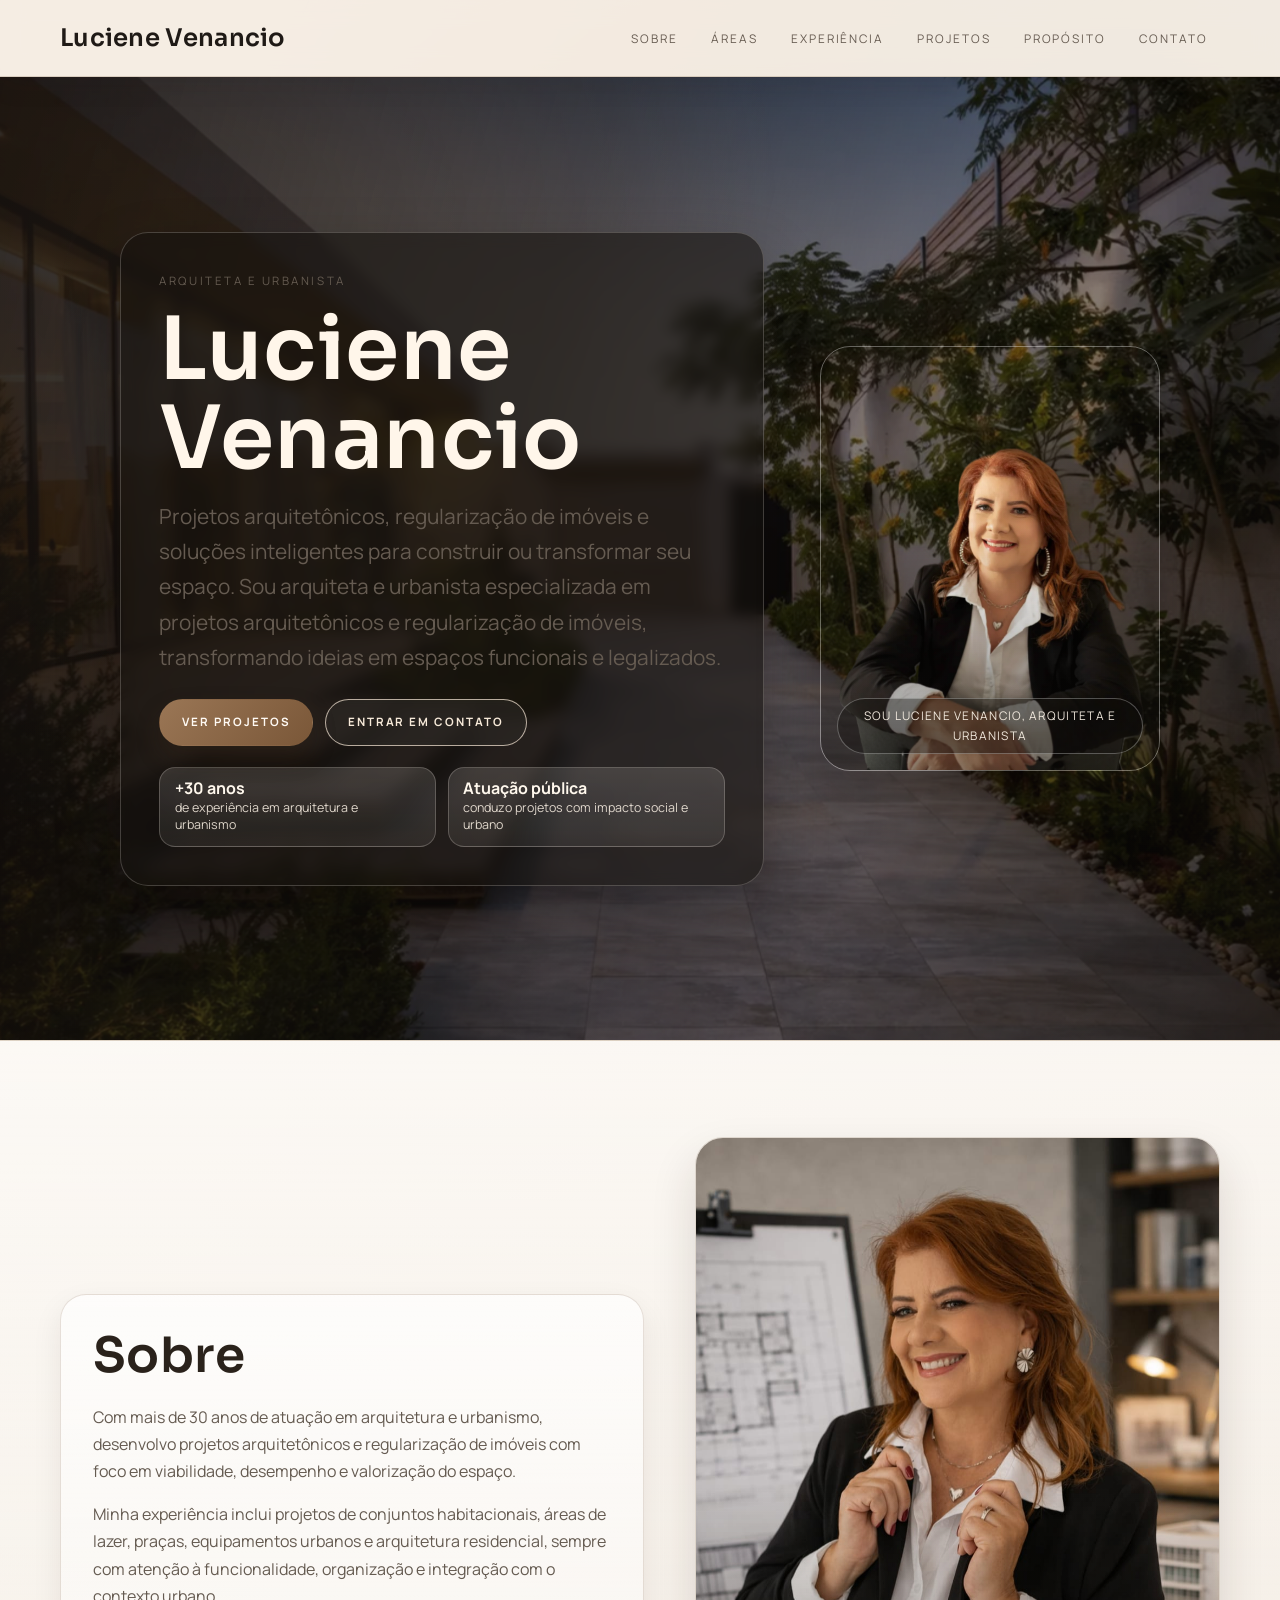
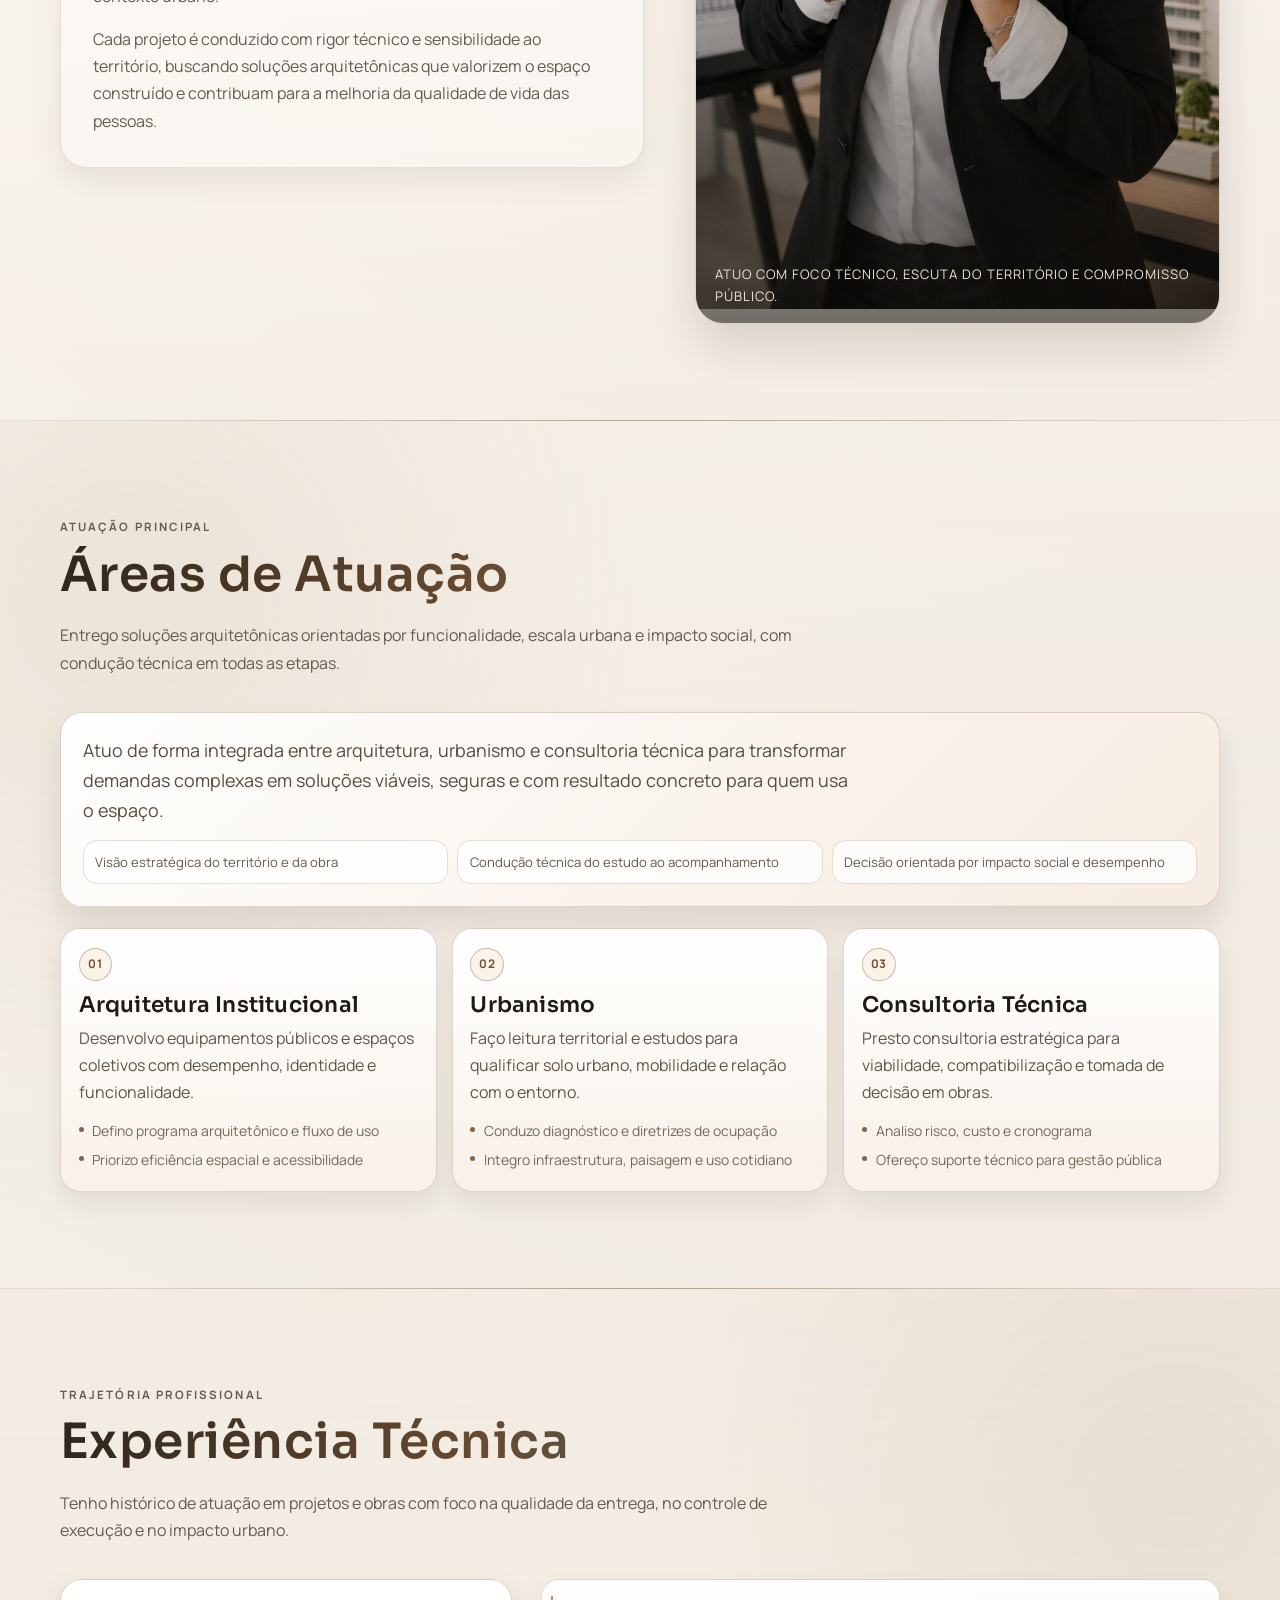
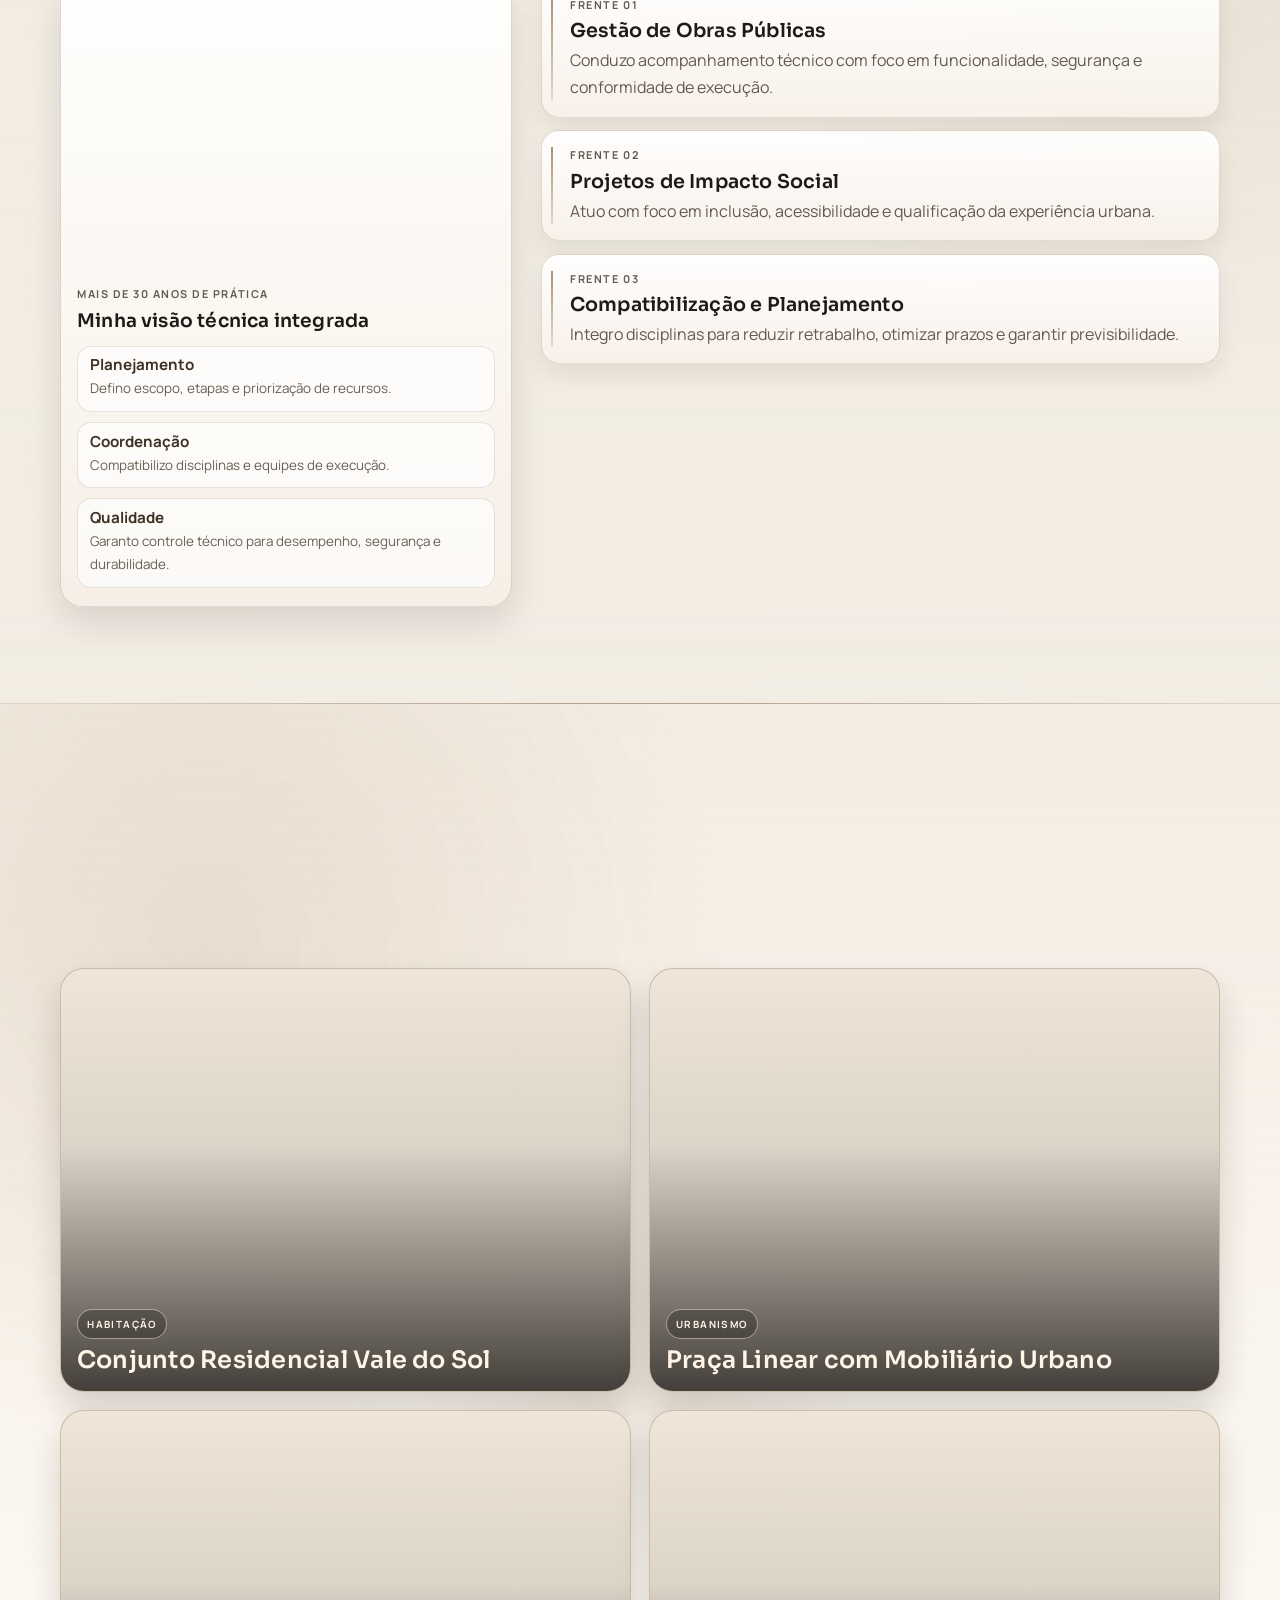
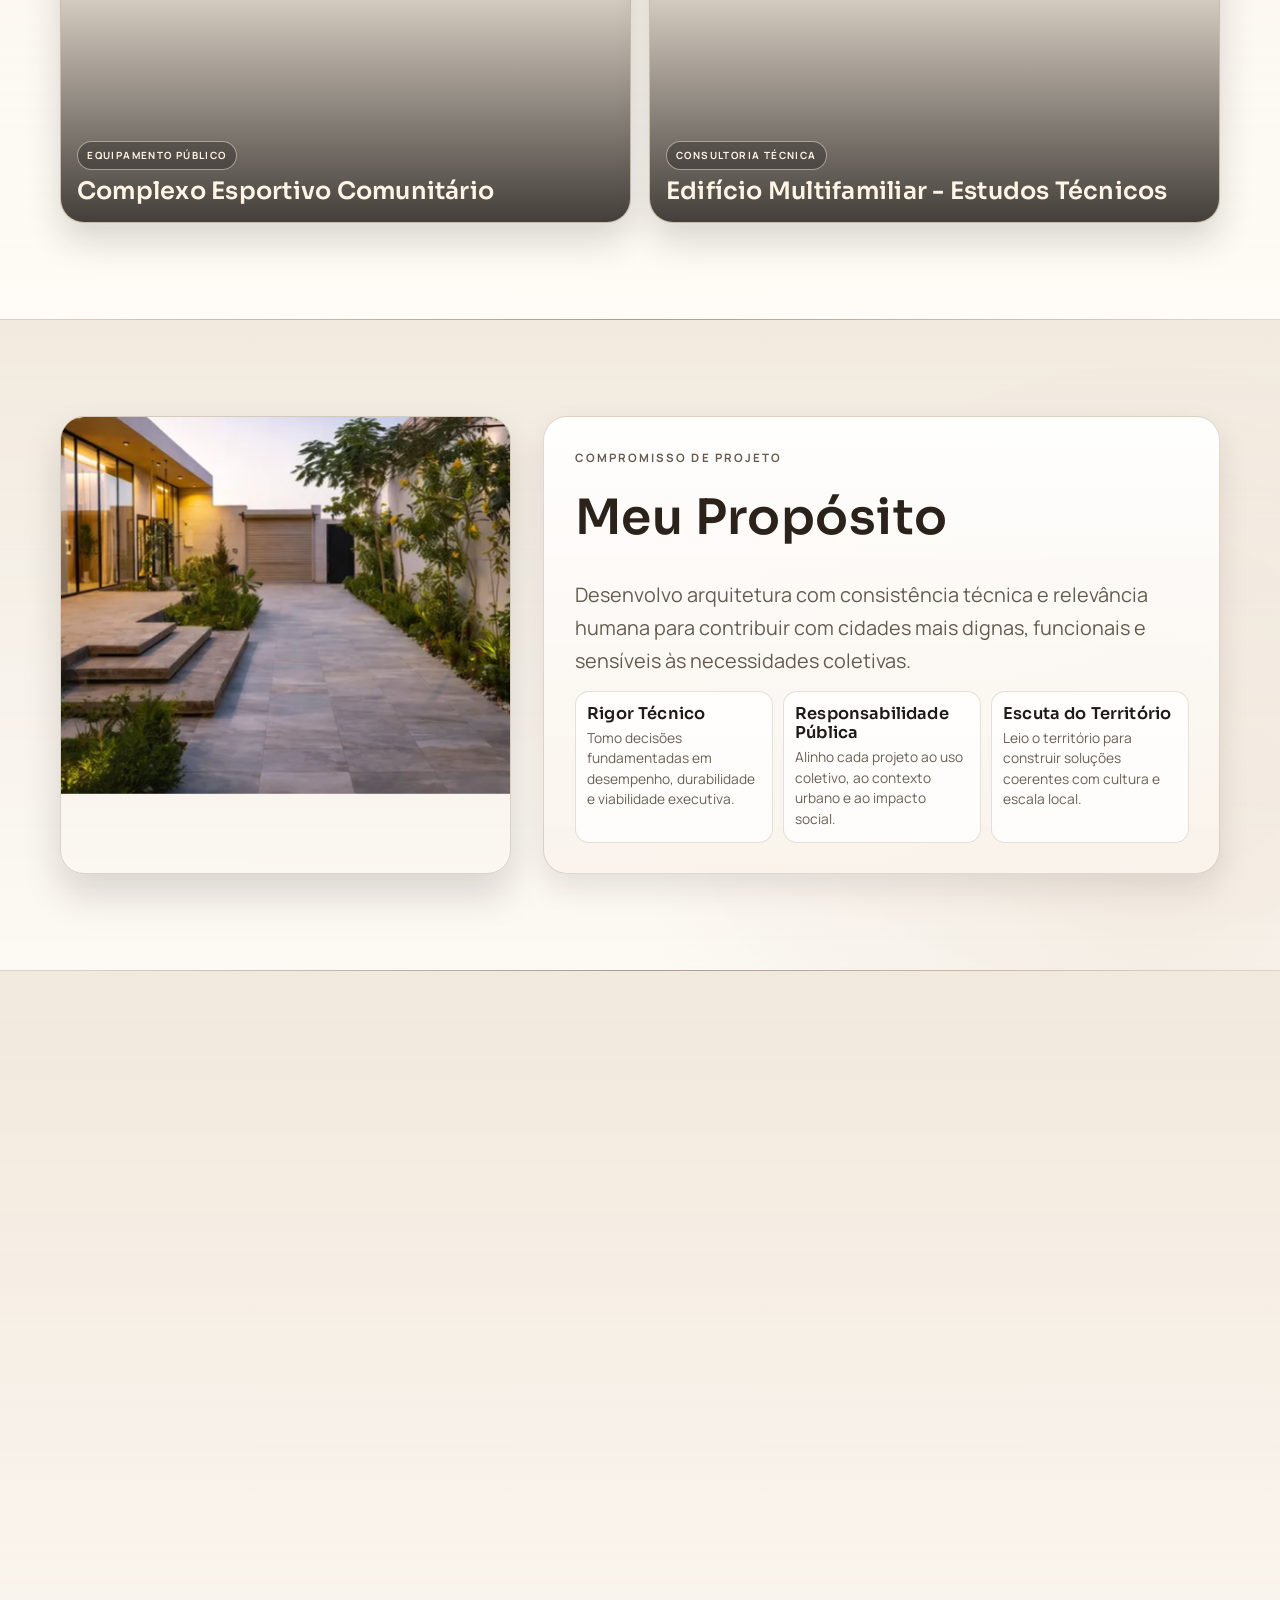
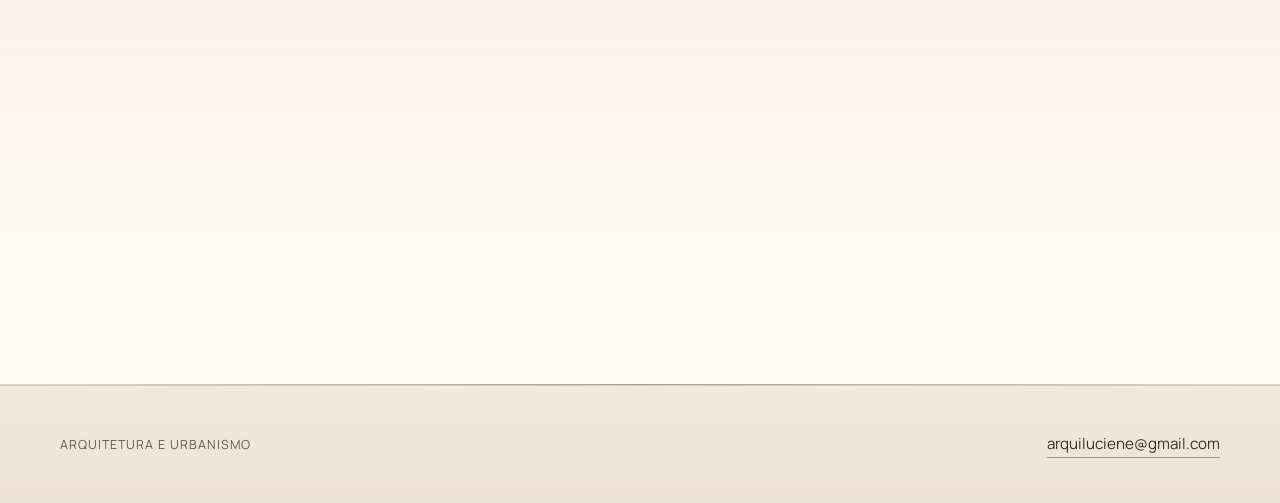
==== index.html @ ac25dede "Primeira versão do site" ====
﻿<!DOCTYPE html>
<html lang="pt-BR">
<head>
    <meta charset="UTF-8">
    <meta name="viewport" content="width=device-width, initial-scale=1.0">
    <title>Luciene Venancio | Arquiteta e Urbanista</title>
    <meta name="description" content="Projetos arquitetônicos, regularização de imóveis e soluções inteligentes para construir ou transformar seu espaço com foco técnico e funcionalidade.">
    <meta name="keywords" content="Luciene Venancio, arquiteta, urbanista, projetos arquitetônicos, regularização de imóveis, legalização de imóveis, consultoria técnica">
    <meta name="author" content="Luciene Venancio">
    <meta name="robots" content="index, follow">
    <meta property="og:type" content="website">
    <meta property="og:locale" content="pt_BR">
    <meta property="og:title" content="Luciene Venancio | Arquiteta e Urbanista">
    <meta property="og:description" content="Projetos arquitetônicos, regularização de imóveis e soluções inteligentes para construir ou transformar seu espaço.">
    <meta property="og:image" content="assets/optimized/luciene-perfil-03-1066.webp">
    <meta name="twitter:card" content="summary_large_image">
    <meta name="twitter:title" content="Luciene Venancio | Arquiteta e Urbanista">
    <meta name="twitter:description" content="Projetos arquitetônicos, regularização de imóveis e soluções inteligentes para construir ou transformar seu espaço.">
    <meta name="twitter:image" content="assets/optimized/luciene-perfil-03-1066.webp">

    <link rel="preconnect" href="https://fonts.googleapis.com">
    <link rel="preconnect" href="https://fonts.gstatic.com" crossorigin>
    <link href="https://fonts.googleapis.com/css2?family=Manrope:wght@400;500;600;700&family=Sora:wght@500;600;700&display=swap" rel="stylesheet">

    <link rel="stylesheet" href="css/style.css">
    <script src="js/main.js" defer></script>
    <script type="application/ld+json">
        {
            "@context": "https://schema.org",
            "@type": "Person",
            "name": "Luciene Venancio",
            "jobTitle": "Arquiteta e Urbanista",
            "description": "Arquiteta e urbanista especializada em projetos arquitetônicos e regularização de imóveis, transformando ideias em espaços funcionais e legalizados.",
            "email": "mailto:arquiluciene@gmail.com",
            "telephone": "+55 31 9611-3638",
            "sameAs": [
                "https://www.instagram.com/lucrisve/",
                "https://www.linkedin.com/in/lucienevenancio1/",
                "https://wa.me/553196113638"
            ]
        }
    </script>
</head>
<body>
    <header class="site-header" id="topo">
        <nav class="container nav" aria-label="Navegação principal">
            <a class="brand" href="#topo">Luciene Venancio</a>
            <ul class="nav-links">
                <li><a href="#sobre">Sobre</a></li>
                <li><a href="#atuacao">Áreas</a></li>
                <li><a href="#experiencia">Experiência</a></li>
                <li><a href="#projetos">Projetos</a></li>
                <li><a href="#proposito">Propósito</a></li>
                <li><a href="#contato">Contato</a></li>
            </ul>
        </nav>
    </header>

    <main>
        <section class="hero section" id="inicio">
            <div class="hero-bg-media" aria-hidden="true">
                <img
                    src="assets/optimized/casa-moderna-1280.webp"
                    srcset="assets/optimized/casa-moderna-768.webp 768w, assets/optimized/casa-moderna-1280.webp 1280w, assets/optimized/casa-moderna-1536.webp 1536w"
                    sizes="100vw"
                    alt=""
                    fetchpriority="high"
                    data-parallax="0.08"
                >
            </div>
            <div class="hero-overlay" aria-hidden="true"></div>
            <div class="container hero-layout">
                <div class="hero-content" data-reveal>
                    <p class="eyebrow">Arquiteta e Urbanista</p>
                    <h1>Luciene Venancio</h1>
                    <p class="hero-text">
                        Projetos arquitetônicos, regularização de imóveis e soluções inteligentes para construir ou transformar seu espaço.
                        Sou arquiteta e urbanista especializada em projetos arquitetônicos e regularização de imóveis, transformando ideias em espaços funcionais e legalizados.
                    </p>
                    <div class="hero-actions">
                        <a class="btn btn-primary" href="#projetos">Ver Projetos</a>
                        <a class="btn btn-ghost" href="#contato">Entrar em Contato</a>
                    </div>
                    <ul class="hero-metrics" aria-label="Resumo de atuação profissional">
                        <li>
                            <strong>+30 anos</strong>
                            <span>de experiência em arquitetura e urbanismo</span>
                        </li>
                        <li>
                            <strong>Atuação pública</strong>
                            <span>conduzo projetos com impacto social e urbano</span>
                        </li>
                    </ul>
                </div>
                <figure class="hero-portrait" data-reveal>
                    <img src="assets/optimized/luciene-perfil-03-1066.webp" alt="Foto profissional de Luciene Venancio" data-parallax="0.12">
                    <figcaption>Sou Luciene Venancio, arquiteta e urbanista</figcaption>
                </figure>
            </div>
        </section>

        <section class="section" id="sobre">
            <div class="container about-layout">
                <article class="about-copy" data-reveal>
                    <h2>Sobre</h2>
                    <p>
                        Com mais de 30 anos de atuação em arquitetura e urbanismo, desenvolvo projetos arquitetônicos e regularização de imóveis com foco em viabilidade, desempenho e valorização do espaço.
                    </p>
                    <p>
                        Minha experiência inclui projetos de conjuntos habitacionais, áreas de lazer, praças, equipamentos urbanos e arquitetura residencial, sempre com atenção à funcionalidade, organização e integração com o contexto urbano.
                    </p>
                    <p>
                        Cada projeto é conduzido com rigor técnico e sensibilidade ao território, buscando soluções arquitetônicas que valorizem o espaço construído e contribuam para a melhoria da qualidade de vida das pessoas.
                    </p>
                </article>
                <figure class="about-visual" data-reveal>
                    <img class="about-portrait-image" src="assets/profile/luciene-perfil-02.jpeg" alt="Luciene Venancio em retrato profissional" loading="lazy" decoding="async" data-parallax="0.1">
                    <figcaption>Atuo com foco técnico, escuta do território e compromisso público.</figcaption>
                </figure>
            </div>
        </section>

        <section class="section section-highlight" id="atuacao">
            <div class="container">
                <header class="section-intro" data-reveal>
                    <p class="section-kicker">Atuação principal</p>
                    <h2>Áreas de Atuação</h2>
                    <p>
                        Entrego soluções arquitetônicas orientadas por funcionalidade, escala urbana e impacto social,
                        com condução técnica em todas as etapas.
                    </p>
                </header>

                <div class="atuacao-layout">
                    <article class="atuacao-intro-panel" data-reveal>
                        <p>
                            Atuo de forma integrada entre arquitetura, urbanismo e consultoria técnica para transformar demandas complexas
                            em soluções viáveis, seguras e com resultado concreto para quem usa o espaço.
                        </p>
                        <ul class="atuacao-points">
                            <li>Visão estratégica do território e da obra</li>
                            <li>Condução técnica do estudo ao acompanhamento</li>
                            <li>Decisão orientada por impacto social e desempenho</li>
                        </ul>
                    </article>

                    <div class="atuacao-grid">
                        <article class="atuacao-card" data-reveal>
                            <span class="atuacao-icon" aria-hidden="true">01</span>
                            <h3>Arquitetura Institucional</h3>
                            <p>Desenvolvo equipamentos públicos e espaços coletivos com desempenho, identidade e funcionalidade.</p>
                            <ul>
                                <li>Defino programa arquitetônico e fluxo de uso</li>
                                <li>Priorizo eficiência espacial e acessibilidade</li>
                            </ul>
                        </article>

                        <article class="atuacao-card" data-reveal>
                            <span class="atuacao-icon" aria-hidden="true">02</span>
                            <h3>Urbanismo</h3>
                            <p>Faço leitura territorial e estudos para qualificar solo urbano, mobilidade e relação com o entorno.</p>
                            <ul>
                                <li>Conduzo diagnóstico e diretrizes de ocupação</li>
                                <li>Integro infraestrutura, paisagem e uso cotidiano</li>
                            </ul>
                        </article>

                        <article class="atuacao-card" data-reveal>
                            <span class="atuacao-icon" aria-hidden="true">03</span>
                            <h3>Consultoria Técnica</h3>
                            <p>Presto consultoria estratégica para viabilidade, compatibilização e tomada de decisão em obras.</p>
                            <ul>
                                <li>Analiso risco, custo e cronograma</li>
                                <li>Ofereço suporte técnico para gestão pública</li>
                            </ul>
                        </article>
                    </div>
                </div>
            </div>
        </section>

        <section class="section section-experience" id="experiencia">
            <div class="container">
                <header class="section-intro" data-reveal>
                    <p class="section-kicker">Trajetória profissional</p>
                    <h2>Experiência Técnica</h2>
                    <p>
                        Tenho histórico de atuação em projetos e obras com foco na qualidade da entrega,
                        no controle de execução e no impacto urbano.
                    </p>
                </header>

                <div class="experiencia-layout">
                    <aside class="experiencia-profile" data-reveal>
                        <img class="experiencia-portrait-image" src="assets/profile/luciene-perfil-01.jpeg" alt="Luciene Venancio em contexto profissional" loading="lazy" decoding="async" data-parallax="0.06">
                        <div class="experiencia-profile-content">
                            <p class="profile-label">Mais de 30 anos de prática</p>
                            <h3>Minha visão técnica integrada</h3>
                            <ul class="profile-metrics">
                                <li>
                                    <strong>Planejamento</strong>
                                    <span>Defino escopo, etapas e priorização de recursos.</span>
                                </li>
                                <li>
                                    <strong>Coordenação</strong>
                                    <span>Compatibilizo disciplinas e equipes de execução.</span>
                                </li>
                                <li>
                                    <strong>Qualidade</strong>
                                    <span>Garanto controle técnico para desempenho, segurança e durabilidade.</span>
                                </li>
                            </ul>
                        </div>
                    </aside>

                    <div class="experiencia-timeline">
                        <article class="timeline-item" data-reveal>
                            <p class="timeline-step">Frente 01</p>
                            <h3>Gestão de Obras Públicas</h3>
                            <p>Conduzo acompanhamento técnico com foco em funcionalidade, segurança e conformidade de execução.</p>
                        </article>
                        <article class="timeline-item" data-reveal>
                            <p class="timeline-step">Frente 02</p>
                            <h3>Projetos de Impacto Social</h3>
                            <p>Atuo com foco em inclusão, acessibilidade e qualificação da experiência urbana.</p>
                        </article>
                        <article class="timeline-item" data-reveal>
                            <p class="timeline-step">Frente 03</p>
                            <h3>Compatibilização e Planejamento</h3>
                            <p>Integro disciplinas para reduzir retrabalho, otimizar prazos e garantir previsibilidade.</p>
                        </article>
                        <article class="timeline-item" data-reveal>
                            <p class="timeline-step">Frente 04</p>
                            <h3>Assessoria Institucional</h3>
                            <p>Ofereço suporte em processos administrativos e decisões técnicas para programas e equipamentos públicos.</p>
                        </article>
                    </div>
                </div>
            </div>
        </section>

        <section class="section section-projects projects-rebuild" id="projetos">
            <div class="container">
                <header class="section-intro" data-reveal>
                    <p class="section-kicker">Projetos em destaque</p>
                    <h2>Projetos</h2>
                    <p>
                        Selecionei estes projetos pela relevância técnica e impacto urbano.
                    </p>
                </header>

                <div class="projects-showcase" data-reveal>
                    <article class="showcase-card" tabindex="0">
                        <img src="assets/projetos/selecionados/habitacao-perspectivas-blocos.jpeg" alt="Prancha com perspectivas do conjunto habitacional Vale do Sol" loading="lazy" decoding="async">
                        <div class="showcase-head">
                            <span class="showcase-tag">Habitação</span>
                            <h3>Conjunto Residencial Vale do Sol</h3>
                        </div>
                        <div class="showcase-hover">
                            <h4>Descrição do Projeto</h4>
                            <p>
                                Conduzi o desenvolvimento de implantação e perspectivas para habitação multifamiliar,
                                com distribuição de blocos, acessibilidade interna e qualificação dos espaços comuns.
                            </p>
                            <ul>
                                <li>Escopo: implantação geral + perspectivas</li>
                                <li>Foco: desempenho urbano e fluxos de uso</li>
                            </ul>
                        </div>
                    </article>

                    <article class="showcase-card" tabindex="0">
                        <img src="assets/projetos/selecionados/praca-layout-detalhamento-mobiliario.jpeg" alt="Prancha de layout urbano com detalhamento de mobiliário para praça" loading="lazy" decoding="async">
                        <div class="showcase-head">
                            <span class="showcase-tag">Urbanismo</span>
                            <h3>Praça Linear com Mobiliário Urbano</h3>
                        </div>
                        <div class="showcase-hover">
                            <h4>Descrição do Projeto</h4>
                            <p>
                                Desenvolvi a requalificação deste espaço público com desenho de permanência,
                                arborização estratégica e componentes urbanos detalhados para execução municipal.
                            </p>
                            <ul>
                                <li>Escopo: layout, vegetação e mobiliário</li>
                                <li>Foco: conforto urbano e uso coletivo</li>
                            </ul>
                        </div>
                    </article>

                    <article class="showcase-card" tabindex="0">
                        <img src="assets/projetos/selecionados/equipamento-esportivo-layout-geral.jpeg" alt="Layout geral de equipamento esportivo com setores funcionais" loading="lazy" decoding="async">
                        <div class="showcase-head">
                            <span class="showcase-tag">Equipamento Público</span>
                            <h3>Complexo Esportivo Comunitário</h3>
                        </div>
                        <div class="showcase-hover">
                            <h4>Descrição do Projeto</h4>
                            <p>
                                Estruturei a organização funcional do equipamento esportivo com distribuição de setores,
                                acessos e relação entre área esportiva, apoio técnico e circulação de usuários.
                            </p>
                            <ul>
                                <li>Escopo: layout geral e implantação funcional</li>
                                <li>Foco: operação eficiente e uso social</li>
                            </ul>
                        </div>
                    </article>

                    <article class="showcase-card" tabindex="0">
                        <img src="assets/projetos/selecionados/edificio-cortes-tecnicos-gerais.jpeg" alt="Prancha com cortes técnicos de edifício multifamiliar" loading="lazy" decoding="async">
                        <div class="showcase-head">
                            <span class="showcase-tag">Consultoria Técnica</span>
                            <h3>Edifício Multifamiliar - Estudos Técnicos</h3>
                        </div>
                        <div class="showcase-hover">
                            <h4>Descrição do Projeto</h4>
                            <p>
                                Elaborei esta prancha de cortes e leitura técnica para apoiar a tomada de decisão na fase
                                executiva, reduzindo inconsistências entre pavimentos e elementos construtivos.
                            </p>
                            <ul>
                                <li>Escopo: cortes, setorização e leitura construtiva</li>
                                <li>Foco: compatibilização e viabilidade executiva</li>
                            </ul>
                        </div>
                    </article>
                </div>
            </div>
        </section>

        <section class="section section-purpose" id="proposito">
            <div class="container">
                <div class="proposito-layout" data-reveal>
                    <figure class="proposito-media">
                        <img
                            src="assets/optimized/casa-moderna-1280.webp"
                            srcset="assets/optimized/casa-moderna-768.webp 768w, assets/optimized/casa-moderna-1280.webp 1280w"
                            sizes="(max-width: 1080px) 100vw, 42vw"
                            alt="Composição arquitetônica com luz natural e volumes definidos"
                            loading="lazy"
                            decoding="async"
                            data-parallax="0.05"
                        >
                    </figure>
                    <div class="proposito-content">
                        <p class="section-kicker">Compromisso de projeto</p>
                        <h2>Meu Propósito</h2>
                        <p class="proposito-lead">
                            Desenvolvo arquitetura com consistência técnica e relevância humana para contribuir
                            com cidades mais dignas, funcionais e sensíveis às necessidades coletivas.
                        </p>
                        <div class="proposito-pillars">
                            <article class="pillar-card">
                                <h3>Rigor Técnico</h3>
                                <p>Tomo decisões fundamentadas em desempenho, durabilidade e viabilidade executiva.</p>
                            </article>
                            <article class="pillar-card">
                                <h3>Responsabilidade Pública</h3>
                                <p>Alinho cada projeto ao uso coletivo, ao contexto urbano e ao impacto social.</p>
                            </article>
                            <article class="pillar-card">
                                <h3>Escuta do Território</h3>
                                <p>Leio o território para construir soluções coerentes com cultura e escala local.</p>
                            </article>
                        </div>
                    </div>
                </div>
            </div>
        </section>

        <section class="section section-contact" id="contato">
            <div class="container">
                <header class="section-intro" data-reveal>
                    <p class="section-kicker">Contato profissional</p>
                    <h2>Vamos conversar sobre seu projeto?</h2>
                    <p>
                        Me envie sua mensagem e compartilhe as necessidades do seu projeto. Retorno com foco técnico,
                        clareza de escopo e orientação para os próximos passos.
                    </p>
                </header>

                <div class="contact-layout">
                    <aside class="contact-info" data-reveal>
                        <h3>Informações de contato</h3>
                        <ul class="contact-details">
                            <li>
                                <span class="contact-label">Nome</span>
                                <strong>Luciene Venancio</strong>
                            </li>
                            <li>
                                <span class="contact-label">E-mail</span>
                                <a href="mailto:arquiluciene@gmail.com">arquiluciene@gmail.com</a>
                            </li>
                            <li>
                                <span class="contact-label">WhatsApp</span>
                                <a href="https://wa.me/553196113638?text=Ol%C3%A1%2C%20Luciene!%20Vi%20seu%20site%20e%20gostaria%20de%20conversar%20sobre%20um%20projeto." target="_blank" rel="noopener noreferrer">(31) 9611-3638</a>
                            </li>
                            <li>
                                <span class="contact-label">Local de atuação</span>
                                <strong>Brasil</strong>
                            </li>
                        </ul>

                        <div class="contact-social" aria-label="Redes sociais">
                            <a class="social-link" href="https://www.linkedin.com/in/lucienevenancio1/" target="_blank" rel="noopener noreferrer" aria-label="LinkedIn">
                                <svg viewBox="0 0 24 24" role="img" aria-hidden="true"><path d="M6.94 8.5V19H3.52V8.5h3.42Zm.22-3.24a1.98 1.98 0 1 1-3.96 0 1.98 1.98 0 0 1 3.96 0ZM20.8 12.98V19h-3.4v-5.55c0-1.39-.5-2.35-1.74-2.35-.95 0-1.52.64-1.77 1.26-.1.22-.12.54-.12.86V19h-3.4s.05-9.37 0-10.5h3.4v1.49c.45-.69 1.26-1.67 3.06-1.67 2.24 0 3.97 1.47 3.97 4.66Z"/></svg>
                                <span>LinkedIn</span>
                            </a>
                            <a class="social-link" href="https://www.instagram.com/lucrisve/" target="_blank" rel="noopener noreferrer" aria-label="Instagram">
                                <svg viewBox="0 0 24 24" role="img" aria-hidden="true"><path d="M7.2 2h9.6A5.2 5.2 0 0 1 22 7.2v9.6a5.2 5.2 0 0 1-5.2 5.2H7.2A5.2 5.2 0 0 1 2 16.8V7.2A5.2 5.2 0 0 1 7.2 2Zm0 1.8A3.4 3.4 0 0 0 3.8 7.2v9.6a3.4 3.4 0 0 0 3.4 3.4h9.6a3.4 3.4 0 0 0 3.4-3.4V7.2a3.4 3.4 0 0 0-3.4-3.4H7.2Zm10.02 1.35a1.18 1.18 0 1 1 0 2.36 1.18 1.18 0 0 1 0-2.36ZM12 6.86A5.14 5.14 0 1 1 6.86 12 5.15 5.15 0 0 1 12 6.86Zm0 1.8A3.34 3.34 0 1 0 15.34 12 3.34 3.34 0 0 0 12 8.66Z"/></svg>
                                <span>Instagram</span>
                            </a>
                            <a class="social-link" href="https://wa.me/553196113638?text=Ol%C3%A1%2C%20Luciene!%20Vi%20seu%20site%20e%20gostaria%20de%20conversar%20sobre%20um%20projeto." target="_blank" rel="noopener noreferrer" aria-label="WhatsApp">
                                <svg viewBox="0 0 24 24" role="img" aria-hidden="true"><path d="M12.02 2A9.95 9.95 0 0 0 3.4 16.96L2 22l5.2-1.36A10 10 0 1 0 12.02 2Zm0 18.17a8.16 8.16 0 0 1-4.17-1.14l-.3-.18-3.09.81.83-3.01-.2-.32a8.18 8.18 0 1 1 6.93 3.84Zm4.48-6.17c-.24-.12-1.41-.7-1.63-.77-.22-.08-.38-.12-.54.11-.16.24-.62.77-.76.93-.14.16-.28.18-.52.06a6.65 6.65 0 0 1-1.96-1.2 7.34 7.34 0 0 1-1.36-1.69c-.14-.24-.02-.36.1-.48.1-.1.24-.26.36-.39.12-.14.16-.24.24-.4.08-.16.04-.3-.02-.42-.06-.12-.54-1.3-.74-1.78-.2-.48-.4-.4-.54-.4h-.46c-.16 0-.42.06-.64.3s-.84.82-.84 2 .86 2.33.98 2.49c.12.16 1.7 2.6 4.12 3.64.58.25 1.03.4 1.38.51.58.19 1.1.16 1.52.1.46-.07 1.41-.58 1.61-1.13.2-.56.2-1.04.14-1.13-.06-.1-.22-.16-.46-.28Z"/></svg>
                                <span>WhatsApp</span>
                            </a>
                        </div>
                    </aside>

                    <form
                        class="contact-form"
                        data-reveal
                        action="https://formspree.io/f/xvzwadgy"
                        method="POST"
                        accept-charset="UTF-8"
                    >
                        <input type="hidden" name="_subject" value="Novo contato pelo site - Luciene Venancio">
                        <div class="form-row">
                            <label for="nome">Nome</label>
                            <input id="nome" name="nome" type="text" placeholder="Seu nome completo" required>
                        </div>
                        <div class="form-row">
                            <label for="email">E-mail</label>
                            <input id="email" name="email" type="email" placeholder="você@exemplo.com" required>
                        </div>
                        <div class="form-row">
                            <label for="telefone">Telefone</label>
                            <input id="telefone" name="telefone" type="tel" placeholder="(00) 00000-0000">
                        </div>
                        <div class="form-row">
                            <label for="mensagem">Mensagem</label>
                            <textarea id="mensagem" name="message" rows="5" placeholder="Descreva brevemente seu projeto ou demanda." required></textarea>
                        </div>
                        <button class="btn btn-primary contact-submit" type="submit">Enviar mensagem</button>
                    </form>
                </div>
            </div>
        </section>
    </main>

    <footer class="site-footer">
        <div class="container footer-content">
            <p>Arquitetura e Urbanismo</p>
            <a href="mailto:arquiluciene@gmail.com">arquiluciene@gmail.com</a>
        </div>
    </footer>
</body>
</html>
---- css/style.css ----
/* Paleta neutra e tipografia institucional */
:root {
    --bg: #f7f6f3;
    --surface: #ffffff;
    --text: #121212;
    --muted: #525252;
    --line: #dddddd;
    --accent: #1a1a1a;
    --header-offset: 4.5rem;
}

* {
    box-sizing: border-box;
    margin: 0;
    padding: 0;
}

html {
    scroll-behavior: smooth;
}

body {
    background: var(--bg);
    color: var(--text);
    font-family: "Inter", sans-serif;
    line-height: 1.7;
}

h1,
h2,
h3 {
    font-family: "Playfair Display", serif;
    line-height: 1.2;
    letter-spacing: 0.01em;
}

a {
    color: inherit;
    text-decoration: none;
}

.container {
    width: min(1120px, calc(100% - 3rem));
    margin-inline: auto;
}

.narrow {
    max-width: 760px;
}

.section {
    padding: 6.5rem 0;
    border-bottom: 1px solid var(--line);
}

.section h2 {
    font-size: clamp(1.9rem, 3vw, 2.6rem);
    margin-bottom: 1.6rem;
}

/* Navbar fixa */
.site-header {
    position: fixed;
    top: 0;
    left: 0;
    width: 100%;
    z-index: 50;
    background: rgba(247, 246, 243, 0.94);
    border-bottom: 1px solid var(--line);
    backdrop-filter: blur(8px);
}

.nav {
    min-height: 4.5rem;
    display: flex;
    align-items: center;
    justify-content: space-between;
    gap: 1rem;
    flex-wrap: wrap;
}

.brand {
    font-family: "Playfair Display", serif;
    font-size: 1.2rem;
    font-weight: 600;
}

.nav-links {
    list-style: none;
    display: flex;
    gap: 1.2rem;
    flex-wrap: wrap;
}

.nav-links a {
    font-size: 0.82rem;
    letter-spacing: 0.08em;
    text-transform: uppercase;
    color: var(--muted);
    transition: color 0.25s ease;
}

.nav-links a:hover,
.nav-links a:focus-visible {
    color: var(--text);
}

main {
    padding-top: var(--header-offset);
}

/* Hero */
.hero {
    min-height: calc(100vh - var(--header-offset));
    display: flex;
    align-items: center;
    border-top: none;
}

.hero-content {
    max-width: 800px;
}

.eyebrow {
    font-size: 0.82rem;
    letter-spacing: 0.12em;
    text-transform: uppercase;
    color: var(--muted);
    margin-bottom: 0.9rem;
}

.hero h1 {
    font-size: clamp(2.4rem, 7vw, 5rem);
    margin-bottom: 1rem;
}

.hero-text {
    font-size: clamp(1rem, 2.1vw, 1.3rem);
    color: var(--muted);
    max-width: 680px;
    margin-bottom: 2rem;
}

.btn {
    display: inline-flex;
    align-items: center;
    justify-content: center;
    padding: 0.9rem 1.6rem;
    border: 1px solid var(--accent);
    color: var(--accent);
    font-size: 0.9rem;
    letter-spacing: 0.06em;
    text-transform: uppercase;
    transition: background-color 0.25s ease, color 0.25s ease;
}

.btn:hover,
.btn:focus-visible {
    background-color: var(--accent);
    color: var(--surface);
}

/* Secao imersiva */
.immersive-section {
    height: 180vh;
    background: #ffffff;
    border-bottom: 1px solid var(--line);
}

.immersive-sticky {
    position: sticky;
    top: var(--header-offset);
    height: calc(100vh - var(--header-offset));
    display: flex;
    align-items: center;
}

.immersive-layout {
    display: grid;
    grid-template-columns: minmax(0, 1.2fr) minmax(260px, 0.8fr);
    align-items: center;
    gap: clamp(2rem, 5vw, 5rem);
}

.immersive-visual {
    display: flex;
    justify-content: center;
}

.house-stage {
    width: min(780px, 100%);
    aspect-ratio: 16 / 10.5;
    position: relative;
    background: #f8f7f4;
    border: 1px solid #d9d5cd;
    box-shadow: 0 18px 34px rgba(10, 10, 10, 0.08), 0 40px 72px rgba(10, 10, 10, 0.06);
    overflow: hidden;
    isolation: isolate;
    contain: layout paint;
}

.house-stage::before {
    content: "";
    position: absolute;
    inset: 0;
    background-image: linear-gradient(to right, rgba(0, 0, 0, 0.032) 1px, transparent 1px),
        linear-gradient(to bottom, rgba(0, 0, 0, 0.032) 1px, transparent 1px);
    background-size: 24px 24px;
    opacity: 0.12;
    pointer-events: none;
}

.construction-scene {
    position: absolute;
    inset: 8% 6%;
    transform-origin: 50% 58%;
    will-change: transform;
    transform: translateZ(0);
}

.house-svg {
    width: 100%;
    height: 100%;
    display: block;
}

.house-svg g {
    transform-box: fill-box;
    transform-origin: 50% 50%;
    will-change: transform, opacity;
}

#scene {
    opacity: 1;
    transform-origin: 50% 50%;
}

#group-shadow {
    pointer-events: none;
}

.shadow-shape {
    fill: rgba(0, 0, 0, 0.24);
    opacity: 0;
    will-change: opacity, transform;
}

.floor-base {
    fill: #f1efe9;
    stroke: none;
}

.floor-edge {
    fill: #e6e2d8;
    stroke: none;
}

.plan-line {
    fill: none;
    stroke: #101010;
    stroke-width: 1;
    stroke-linejoin: round;
    stroke-linecap: round;
    vector-effect: non-scaling-stroke;
    will-change: stroke-dashoffset, stroke-width, opacity;
}

.plan-labels text {
    fill: #5f5f5f;
    font-family: "Inter", sans-serif;
    font-size: 11px;
    letter-spacing: 0.11em;
    opacity: 0;
    user-select: none;
    will-change: opacity;
}

.wire-line {
    fill: none;
    stroke: #171717;
    stroke-width: 1;
    stroke-linejoin: round;
    stroke-linecap: round;
    vector-effect: non-scaling-stroke;
    will-change: stroke-dashoffset, opacity;
}

.wall-face,
.volume-face,
.roof-face,
.opening {
    vector-effect: non-scaling-stroke;
    stroke-linejoin: round;
}

.wall-face,
.volume-face,
.roof-face {
    stroke-width: 1;
    opacity: 1;
    will-change: opacity, fill-opacity;
}

.wall-face.wall-top.wall-external {
    fill: #f9f8f5;
    stroke: #c5c1b8;
}

.wall-face.wall-front.wall-external {
    fill: #ffffff;
    stroke: #bdb9af;
}

.wall-face.wall-side.wall-external {
    fill: #dfdbd3;
    stroke: #aea99f;
}

.wall-face.wall-top.wall-internal {
    fill: #f3f1ec;
    stroke: #cbc7be;
}

.wall-face.wall-front.wall-internal {
    fill: #faf9f6;
    stroke: #c9c5bc;
}

.wall-face.wall-side.wall-internal {
    fill: #eeece6;
    stroke: #beb9af;
}

.volume-face.volume-top {
    fill: #fcfbf8;
    stroke: #c7c3b9;
}

.volume-face.volume-front {
    fill: #ffffff;
    stroke: #bdb8ae;
}

.volume-face.volume-side {
    fill: #e1ddd5;
    stroke: #b0aca2;
}

.volume-face.volume-side-left {
    fill: #f5f4f0;
    stroke: #c2beb4;
}

.volume-face.volume-back {
    fill: #d1cdc4;
    stroke: #a29e95;
}

.roof-face.roof-top {
    fill: #f1f0eb;
    stroke: #a7a49b;
}

.roof-face.roof-front {
    fill: #e7e4dd;
    stroke: #9f9b92;
}

.roof-face.roof-side {
    fill: #dfdcd4;
    stroke: #97938a;
}

.roof-face.roof-under {
    fill: #d5d1c9;
    stroke: #98938a;
}

.roof-eave-shadow {
    fill: rgba(0, 0, 0, 0.12);
    stroke: none;
    opacity: 0;
}

.opening {
    fill: #433f3a;
    stroke: #2b2825;
    stroke-width: 1;
    opacity: 0;
    will-change: opacity;
}

.opening.door {
    fill: #4a4640;
    stroke: #312d29;
}

.opening.window,
.opening.window-side {
    fill: #7d8892;
    stroke: #616a72;
}

.window-shine {
    fill: url(#window-shine-gradient);
    stroke: none;
    opacity: 0;
    pointer-events: none;
    will-change: opacity;
}

.immersive-copy {
    max-width: 360px;
    opacity: 0.12;
    transform: translateY(22px);
    will-change: transform, opacity;
}

.immersive-copy h2 {
    font-size: clamp(1.75rem, 3.2vw, 2.9rem);
    margin-bottom: 1.2rem;
}

.immersive-message {
    font-size: clamp(0.98rem, 1.9vw, 1.15rem);
    color: #5b5b5b;
    max-width: 34ch;
}

/* Blocos de conte?do */
.grid {
    display: grid;
    gap: 1rem;
}

.grid-2 {
    grid-template-columns: repeat(2, minmax(0, 1fr));
}

.grid-3 {
    grid-template-columns: repeat(3, minmax(0, 1fr));
}

.card,
.project-card {
    background: var(--surface);
    border: 1px solid var(--line);
    padding: 1.6rem;
}

.card h3,
.project-card h3 {
    font-size: 1.3rem;
    margin-bottom: 0.7rem;
}

.card p,
.project-card p {
    color: var(--muted);
}

.project-card {
    min-height: 220px;
    display: flex;
    flex-direction: column;
    justify-content: flex-end;
}

/* Rodap? */
.site-footer {
    padding: 2.8rem 0;
}

.footer-content {
    display: flex;
    justify-content: space-between;
    align-items: center;
    gap: 0.8rem;
    flex-wrap: wrap;
}

.footer-content p {
    color: var(--muted);
    text-transform: uppercase;
    letter-spacing: 0.08em;
    font-size: 0.78rem;
}

.footer-content a {
    font-size: 0.95rem;
    border-bottom: 1px solid currentColor;
}

/* Ajustes de responsividade */
@media (max-width: 1024px) {
    .immersive-layout {
        grid-template-columns: 1fr;
        gap: 2.2rem;
    }

    .immersive-copy {
        max-width: 620px;
    }
}

@media (max-width: 900px) {
    .immersive-section {
        height: 165vh;
    }

    .grid-3 {
        grid-template-columns: repeat(2, minmax(0, 1fr));
    }

    .immersive-section.is-mobile [data-mobile="false"] {
        display: none;
    }

    .immersive-section.is-mobile .plan-labels text {
        opacity: 0;
    }

    .immersive-section.is-mobile .construction-scene {
        inset: 9% 5%;
    }

    .immersive-section.is-mobile .house-stage {
        box-shadow: 0 14px 28px rgba(10, 10, 10, 0.08), 0 28px 46px rgba(10, 10, 10, 0.05);
    }

    .immersive-section.is-mobile .house-stage::before {
        opacity: 0.09;
        background-size: 28px 28px;
    }
}

@media (max-width: 680px) {
    .immersive-section {
        height: 150vh;
    }

    .container {
        width: min(1120px, calc(100% - 2rem));
    }

    .nav {
        justify-content: center;
        padding: 0.9rem 0;
    }

    .nav-links {
        justify-content: center;
    }

    .section {
        padding: 4.8rem 0;
    }

    .grid-2,
    .grid-3 {
        grid-template-columns: 1fr;
    }

    .hero {
        min-height: auto;
        padding-top: 6rem;
        padding-bottom: 4rem;
    }

    .immersive-sticky {
        align-items: center;
    }

    .house-stage {
        aspect-ratio: 4 / 3;
    }

    .immersive-copy h2 {
        font-size: 1.8rem;
    }
}

/* Refresh visual com foco em imagem e movimento */
:root {
    --bg: #eee9e0;
    --surface: #f7f2ea;
    --surface-strong: #ffffff;
    --text: #1b1511;
    --muted: #62594f;
    --line: #d5cbc0;
    --accent: #7f5f41;
    --accent-soft: #e3d1bf;
    --font-sans: "Manrope", sans-serif;
    --font-serif: "Sora", sans-serif;
    --radius-lg: 24px;
}

body {
    background:
        radial-gradient(circle at 10% -10%, #fbf5ec 0%, rgba(251, 245, 236, 0) 44%),
        radial-gradient(circle at 92% 20%, #e8ddcf 0%, rgba(232, 221, 207, 0) 36%),
        var(--bg);
    color: var(--text);
    font-family: var(--font-sans);
}

h1,
h2,
h3 {
    font-family: var(--font-serif);
    letter-spacing: 0.01em;
    font-weight: 600;
}

img[data-parallax] {
    will-change: transform;
}

.site-header {
    background: rgba(241, 235, 226, 0.88);
    border-bottom: 1px solid rgba(126, 106, 84, 0.22);
    backdrop-filter: blur(10px);
}

.brand {
    font-family: var(--font-serif);
    font-size: 1.45rem;
    letter-spacing: 0.02em;
}

.nav-links a {
    font-size: 0.74rem;
    letter-spacing: 0.16em;
    color: #675c52;
}

.hero {
    position: relative;
    min-height: calc(100vh - var(--header-offset));
    padding: 0;
    overflow: clip;
    isolation: isolate;
    border-bottom: 1px solid rgba(126, 106, 84, 0.25);
}

.hero-bg-media,
.hero-overlay {
    position: absolute;
    inset: 0;
    pointer-events: none;
}

.hero-bg-media img {
    width: 100%;
    height: 100%;
    object-fit: cover;
    object-position: center center;
    transform: translate3d(0, var(--parallax-shift, 0px), 0) scale(1.08);
    filter: saturate(0.84) contrast(1.05) brightness(0.76);
}

.hero-overlay {
    background:
        linear-gradient(108deg, rgba(22, 18, 15, 0.84) 0%, rgba(22, 18, 15, 0.63) 44%, rgba(22, 18, 15, 0.26) 72%, rgba(22, 18, 15, 0.56) 100%),
        radial-gradient(circle at 8% 18%, rgba(215, 182, 148, 0.24), rgba(215, 182, 148, 0) 42%);
}

.hero-layout {
    position: relative;
    z-index: 1;
    width: min(980px, 100%);
    margin-inline: auto;
    padding: clamp(2.4rem, 6vh, 4.2rem) 0;
    display: grid;
    grid-template-columns: minmax(0, 1fr) minmax(280px, 340px);
    justify-content: center;
    align-items: center;
    gap: clamp(1.2rem, 5vw, 4rem);
}

.hero-content {
    width: 100%;
    max-width: 640px;
    margin-inline: auto;
    background: rgba(24, 20, 17, 0.57);
    border: 1px solid rgba(255, 255, 255, 0.16);
    border-radius: var(--radius-lg);
    padding: clamp(1.3rem, 3.2vw, 2.4rem);
    backdrop-filter: blur(7px);
    box-shadow: 0 24px 54px rgba(10, 8, 7, 0.34);
}

.eyebrow {
    color: rgba(243, 228, 211, 0.95);
    font-size: 0.72rem;
    letter-spacing: 0.22em;
}

.hero h1 {
    color: #fff6ea;
    font-size: clamp(2.45rem, 7.2vw, 5.25rem);
    line-height: 1;
}

.hero-text {
    color: rgba(255, 246, 233, 0.86);
    max-width: 52ch;
    margin-bottom: 1.45rem;
}

.hero-actions {
    display: flex;
    align-items: center;
    flex-wrap: wrap;
    gap: 0.75rem;
    margin-bottom: 1.35rem;
}

.btn {
    border-radius: 999px;
    font-size: 0.72rem;
    letter-spacing: 0.18em;
    text-transform: uppercase;
    padding: 0.8rem 1.35rem;
    transition: transform 0.3s ease, box-shadow 0.3s ease, background-color 0.3s ease, color 0.3s ease, border-color 0.3s ease;
}

.btn-primary {
    background: linear-gradient(130deg, #946f4d 0%, #7b5839 100%);
    color: #fffaf4;
    border-color: transparent;
    box-shadow: 0 12px 20px rgba(67, 44, 27, 0.34);
}

.btn-primary:hover,
.btn-primary:focus-visible {
    transform: translateY(-2px);
    background: linear-gradient(130deg, #a17852 0%, #845e3f 100%);
    color: #fffaf4;
}

.btn-ghost {
    border-color: rgba(247, 234, 217, 0.62);
    color: #f7ead9;
}

.btn-ghost:hover,
.btn-ghost:focus-visible {
    background: rgba(251, 239, 224, 0.16);
    color: #fff6e8;
}

.hero-metrics {
    list-style: none;
    display: grid;
    grid-template-columns: repeat(2, minmax(0, 1fr));
    gap: 0.72rem;
}

.hero-metrics li {
    border-radius: 14px;
    border: 1px solid rgba(255, 255, 255, 0.2);
    background: rgba(255, 255, 255, 0.08);
    padding: 0.72rem 0.9rem;
    display: grid;
    gap: 0.18rem;
}

.hero-metrics strong {
    color: #fff8ed;
    font-size: 1rem;
    line-height: 1.1;
}

.hero-metrics span {
    color: rgba(255, 245, 232, 0.84);
    font-size: 0.78rem;
    line-height: 1.35;
}

.hero-portrait {
    position: relative;
    justify-self: center;
    width: min(100%, 360px);
    aspect-ratio: 4 / 5;
    border-radius: 26px;
    overflow: hidden;
    border: 1px solid rgba(255, 255, 255, 0.34);
    box-shadow: 0 30px 56px rgba(8, 7, 7, 0.32);
    animation: portraitFloat 7s ease-in-out infinite;
}

.hero-portrait::before {
    content: "";
    position: absolute;
    inset: 0;
    z-index: 1;
    background: linear-gradient(to top, rgba(17, 14, 11, 0.48) 0%, rgba(17, 14, 11, 0.06) 52%, rgba(17, 14, 11, 0) 72%);
}

.hero-portrait img {
    width: 100%;
    height: 100%;
    object-fit: cover;
    object-position: center top;
    transform: translate3d(0, var(--parallax-shift, 0px), 0) scale(1.06);
}

.hero-portrait figcaption {
    position: absolute;
    left: 1rem;
    right: 1rem;
    bottom: 1rem;
    z-index: 2;
    border-radius: 999px;
    border: 1px solid rgba(255, 255, 255, 0.28);
    background: rgba(17, 14, 11, 0.38);
    color: rgba(248, 239, 228, 0.96);
    font-size: 0.74rem;
    letter-spacing: 0.11em;
    text-transform: uppercase;
    text-align: center;
    padding: 0.45rem 0.72rem;
}

#sobre {
    background: linear-gradient(180deg, rgba(255, 255, 255, 0.52) 0%, rgba(255, 255, 255, 0.18) 100%);
}

.about-layout {
    display: grid;
    grid-template-columns: minmax(0, 1fr) minmax(300px, 0.9fr);
    gap: clamp(1.4rem, 4vw, 3rem);
    align-items: center;
}

.about-copy p + p {
    margin-top: 1rem;
}

.about-visual {
    position: relative;
    margin: 0;
    border-radius: var(--radius-lg);
    overflow: hidden;
    border: 1px solid rgba(126, 106, 84, 0.22);
    box-shadow: 0 28px 48px rgba(30, 24, 20, 0.18);
}

.about-visual::after {
    content: "";
    position: absolute;
    inset: 0;
    pointer-events: none;
    background: linear-gradient(to top, rgba(20, 16, 12, 0.58) 0%, rgba(20, 16, 12, 0) 56%);
}

.about-visual img {
    display: block;
    width: 100%;
    min-height: 360px;
    object-fit: cover;
    transform: translate3d(0, var(--parallax-shift, 0px), 0) scale(1.06);
}

.about-visual figcaption {
    position: absolute;
    left: 1.2rem;
    right: 1.2rem;
    bottom: 1rem;
    z-index: 2;
    font-size: 0.82rem;
    letter-spacing: 0.08em;
    text-transform: uppercase;
    color: rgba(250, 239, 226, 0.95);
}

.immersive-section {
    position: relative;
    background: linear-gradient(145deg, #f5f0e6 0%, #ffffff 56%, #f1e9dd 100%);
}

.immersive-section::before {
    content: "";
    position: absolute;
    inset: 0;
    pointer-events: none;
    background: radial-gradient(circle at 14% 18%, rgba(182, 145, 110, 0.16), rgba(182, 145, 110, 0) 42%);
}

.immersive-visual {
    position: relative;
}

.immersive-badge {
    position: absolute;
    top: -0.95rem;
    left: 1.1rem;
    z-index: 3;
    padding: 0.42rem 0.95rem;
    border-radius: 999px;
    border: 1px solid rgba(127, 95, 65, 0.36);
    background: rgba(255, 251, 245, 0.9);
    color: #61472e;
    font-size: 0.68rem;
    text-transform: uppercase;
    letter-spacing: 0.17em;
    font-weight: 700;
    animation: badgePulse 4.2s ease-in-out infinite;
}

.house-stage {
    border-radius: 24px;
    border: 1px solid rgba(134, 111, 88, 0.35);
    background: linear-gradient(180deg, #f9f5ee 0%, #f2ece1 100%);
    box-shadow: 0 22px 40px rgba(10, 10, 10, 0.1), 0 48px 76px rgba(10, 10, 10, 0.08);
}

.house-stage::before {
    opacity: 0.14;
}

.house-stage::after {
    content: "";
    position: absolute;
    inset: 0;
    pointer-events: none;
    background: radial-gradient(circle at 50% -18%, rgba(255, 255, 255, 0.75), rgba(255, 255, 255, 0) 58%);
}

.immersive-kicker {
    font-size: 0.72rem;
    letter-spacing: 0.18em;
    text-transform: uppercase;
    color: #805c3b;
    margin-bottom: 0.55rem;
}

.immersive-copy h2 {
    margin-bottom: 0.9rem;
}

.immersive-message {
    color: #5f554c;
}

.immersive-hint {
    margin-top: 1rem;
    font-size: 0.84rem;
    text-transform: uppercase;
    letter-spacing: 0.08em;
    color: #866547;
}

.volume-face.highlight {
    filter: brightness(1.07);
    stroke: #805c3b;
}

.house-svg.is-interactive .volume-face {
    cursor: pointer;
}

.card,
.project-card {
    border-radius: 18px;
    border: 1px solid rgba(128, 108, 84, 0.24);
    background: linear-gradient(180deg, #fffdf9 0%, #faf6ef 100%);
    box-shadow: 0 16px 26px rgba(30, 24, 20, 0.08);
    transition: transform 0.35s ease, box-shadow 0.35s ease, border-color 0.35s ease;
}

.card:hover,
.card:focus-within {
    transform: translateY(-4px);
    box-shadow: 0 22px 34px rgba(30, 24, 20, 0.14);
    border-color: rgba(124, 91, 61, 0.42);
}

.section-projects {
    background: linear-gradient(180deg, rgba(241, 233, 222, 0.55) 0%, rgba(255, 255, 255, 0.7) 100%);
}

.projects-placeholder {
    min-height: clamp(220px, 34vw, 340px);
    border-radius: 18px;
    border: 1px solid rgba(128, 108, 84, 0.26);
    background: #ffffff;
    box-shadow: inset 0 0 0 1px rgba(255, 255, 255, 0.7), 0 12px 24px rgba(30, 24, 20, 0.07);
}

.project-grid {
    gap: 1.2rem;
}

.project-card {
    min-height: 420px;
    overflow: hidden;
    padding: 0;
    display: flex;
    flex-direction: column;
    justify-content: flex-start;
}

.project-media {
    width: 100%;
    height: 250px;
    object-fit: cover;
    transform: translate3d(0, var(--parallax-shift, 0px), 0) scale(1.05);
    transform-origin: center center;
    transition: transform 0.65s ease;
}

.project-media-alt {
    object-position: 74% center;
}

.project-card-profile .project-media {
    object-position: center 20%;
}

.project-card-content {
    padding: 1.2rem 1.35rem 1.4rem;
    display: grid;
    gap: 0.62rem;
}

.project-card .project-kicker {
    color: #7f5f41;
    font-size: 0.69rem;
    letter-spacing: 0.16em;
    text-transform: uppercase;
    font-weight: 700;
}

.project-card h3 {
    font-size: 1.48rem;
    margin-bottom: 0;
}

.project-card p {
    color: #5f564d;
}

.project-card:hover,
.project-card:focus-within {
    transform: translateY(-6px);
    box-shadow: 0 26px 38px rgba(30, 24, 20, 0.16);
    border-color: rgba(124, 91, 61, 0.38);
}

.project-card:hover .project-media,
.project-card:focus-within .project-media {
    transform: translate3d(0, calc(var(--parallax-shift, 0px) - 8px), 0) scale(1.09);
}

#proposito .narrow {
    background: rgba(255, 255, 255, 0.6);
    border: 1px solid rgba(130, 108, 84, 0.22);
    border-radius: 20px;
    padding: 2.2rem clamp(1.2rem, 3vw, 2.8rem);
}

.site-footer {
    background: linear-gradient(180deg, rgba(242, 235, 224, 0.82) 0%, rgba(238, 229, 217, 0.95) 100%);
}

.footer-content a {
    border-bottom: 1px solid rgba(127, 95, 65, 0.55);
}

[data-reveal] {
    opacity: 0;
    transform: translate3d(0, 26px, 0) scale(0.985);
    transition: opacity 0.75s cubic-bezier(0.2, 0.65, 0.2, 1), transform 0.75s cubic-bezier(0.2, 0.65, 0.2, 1);
    transition-delay: var(--reveal-delay, 0s);
}

[data-reveal].is-visible {
    opacity: 1;
    transform: translate3d(0, 0, 0) scale(1);
}

@keyframes portraitFloat {
    0%,
    100% {
        transform: translateY(0);
    }
    50% {
        transform: translateY(-9px);
    }
}

@keyframes badgePulse {
    0%,
    100% {
        box-shadow: 0 0 0 0 rgba(127, 95, 65, 0.24);
    }
    50% {
        box-shadow: 0 0 0 10px rgba(127, 95, 65, 0);
    }
}

@media (max-width: 1024px) {
    .hero-layout {
        grid-template-columns: 1fr;
        gap: 1.6rem;
        justify-items: center;
    }

    .hero-content {
        max-width: 760px;
    }

    .hero-portrait {
        justify-self: center;
        width: min(100%, 340px);
    }

    .about-layout {
        grid-template-columns: 1fr;
    }

    .about-visual img {
        min-height: 320px;
    }
}

@media (max-width: 900px) {
    .hero {
        padding-top: 1.3rem;
    }

    .hero-portrait {
        animation: none;
    }

    .hero-content {
        padding: 1.2rem 1.15rem;
    }

    .hero-metrics {
        grid-template-columns: 1fr;
    }

    .project-card {
        min-height: 390px;
    }

    .project-media {
        height: 220px;
    }
}

@media (max-width: 680px) {
    .hero {
        min-height: auto;
        padding-top: 6rem;
        padding-bottom: 3.3rem;
    }

    .hero-layout {
        padding: 0;
        justify-items: center;
    }

    .hero-portrait {
        width: min(100%, 300px);
    }

    .hero-portrait figcaption {
        font-size: 0.64rem;
    }

    .hero-actions {
        flex-direction: column;
        align-items: stretch;
    }

    .btn {
        justify-content: center;
        width: 100%;
    }

    .immersive-badge {
        left: 0.7rem;
        right: 0.7rem;
        top: -0.8rem;
        text-align: center;
    }

    #proposito .narrow {
        padding: 1.4rem 1rem;
    }
}

/* Final polish: composicao visual harmonica */
:root {
    --bg: #f3eee6;
    --surface: #fbf8f3;
    --surface-strong: #ffffff;
    --text: #1f1a16;
    --muted: #655b51;
    --line: #d9cfc3;
    --accent: #8a6848;
    --accent-strong: #6f4f34;
    --accent-soft: #e9d8c5;
    --shadow-soft: 0 12px 30px rgba(41, 31, 23, 0.08);
    --shadow-medium: 0 22px 46px rgba(41, 31, 23, 0.14);
    --radius-lg: 26px;
    --radius-md: 18px;
}

body {
    background:
        radial-gradient(circle at 8% -6%, rgba(255, 248, 238, 0.9), rgba(255, 248, 238, 0) 42%),
        radial-gradient(circle at 90% 12%, rgba(224, 206, 186, 0.58), rgba(224, 206, 186, 0) 38%),
        linear-gradient(180deg, #f5f1ea 0%, #f1ebe1 100%);
    color: var(--text);
}

.container {
    width: min(1160px, calc(100% - 2.6rem));
}

.section {
    position: relative;
    padding: clamp(4.8rem, 7.5vw, 7.2rem) 0;
    border-bottom: 1px solid rgba(122, 98, 74, 0.16);
}

.section h2 {
    margin-bottom: 1.15rem;
    font-size: clamp(2.05rem, 3.8vw, 3.05rem);
    color: #2a221b;
}

.section p {
    color: var(--muted);
}

.site-header {
    background: rgba(244, 236, 226, 0.86);
    border-bottom: 1px solid rgba(133, 108, 81, 0.24);
    box-shadow: 0 8px 28px rgba(36, 28, 21, 0.08);
    backdrop-filter: blur(12px);
}

.nav {
    min-height: 4.75rem;
}

.brand {
    font-size: 1.52rem;
    letter-spacing: 0.012em;
}

.nav-links {
    gap: 0.52rem;
}

.nav-links a {
    padding: 0.4rem 0.72rem;
    border-radius: 999px;
    border: 1px solid transparent;
    transition: border-color 0.28s ease, background-color 0.28s ease, color 0.28s ease;
}

.nav-links a:hover,
.nav-links a:focus-visible {
    border-color: rgba(128, 97, 68, 0.28);
    background: rgba(255, 255, 255, 0.44);
    color: #3e3125;
}

.hero {
    border-bottom: 1px solid rgba(133, 108, 81, 0.22);
}

.hero-overlay {
    background:
        linear-gradient(105deg, rgba(18, 14, 12, 0.84) 0%, rgba(18, 14, 12, 0.64) 40%, rgba(18, 14, 12, 0.3) 70%, rgba(18, 14, 12, 0.6) 100%),
        radial-gradient(circle at 12% 16%, rgba(220, 177, 130, 0.25), rgba(220, 177, 130, 0) 46%);
}

.hero-layout {
    width: min(1040px, 100%);
    padding: clamp(2.25rem, 6.5vh, 4.3rem) 0;
    gap: clamp(1.3rem, 4.4vw, 3.5rem);
}

.hero-content {
    max-width: 650px;
    background: rgba(22, 18, 14, 0.58);
    border: 1px solid rgba(255, 250, 243, 0.2);
    border-radius: calc(var(--radius-lg) + 2px);
    box-shadow: 0 30px 62px rgba(9, 7, 5, 0.33);
}

.hero h1 {
    font-size: clamp(2.6rem, 7.1vw, 5.45rem);
    letter-spacing: 0.005em;
    line-height: 1.02;
}

.hero-text {
    max-width: 50ch;
}

.btn {
    border-radius: 999px;
    letter-spacing: 0.17em;
    font-weight: 700;
}

.btn-primary {
    background: linear-gradient(132deg, #9a7655 0%, #7a5738 100%);
    box-shadow: 0 12px 22px rgba(55, 37, 22, 0.35);
}

.btn-primary:hover,
.btn-primary:focus-visible {
    background: linear-gradient(132deg, #a98561 0%, #865f3f 100%);
}

.btn-ghost {
    background: rgba(255, 249, 242, 0.06);
    border-color: rgba(248, 233, 216, 0.7);
}

.hero-metrics li {
    border-radius: 16px;
    border: 1px solid rgba(255, 247, 235, 0.22);
    background: linear-gradient(180deg, rgba(255, 252, 248, 0.14) 0%, rgba(255, 252, 248, 0.07) 100%);
}

.hero-portrait {
    border-radius: 30px;
    box-shadow: 0 34px 58px rgba(8, 7, 6, 0.34);
}

#sobre {
    background: linear-gradient(180deg, rgba(255, 255, 255, 0.62) 0%, rgba(255, 255, 255, 0.2) 100%);
}

.about-layout {
    gap: clamp(1.6rem, 4vw, 3.2rem);
}

.about-copy {
    background: linear-gradient(180deg, rgba(255, 255, 255, 0.68) 0%, rgba(255, 255, 255, 0.3) 100%);
    border: 1px solid rgba(133, 108, 81, 0.2);
    border-radius: var(--radius-lg);
    padding: clamp(1.35rem, 3vw, 2rem);
    box-shadow: var(--shadow-soft);
}

.about-visual {
    border-radius: calc(var(--radius-lg) + 2px);
    box-shadow: var(--shadow-medium);
}

.immersive-section {
    height: 158vh;
    background: linear-gradient(145deg, #f4ede2 0%, #fffdfa 52%, #efe5d7 100%);
}

.immersive-section::before {
    background:
        radial-gradient(circle at 14% 22%, rgba(179, 136, 96, 0.18), rgba(179, 136, 96, 0) 40%),
        radial-gradient(circle at 84% 84%, rgba(171, 138, 102, 0.13), rgba(171, 138, 102, 0) 42%);
}

.immersive-layout {
    gap: clamp(1.9rem, 4.2vw, 4.1rem);
}

.immersive-copy {
    max-width: 390px;
    background: rgba(255, 255, 255, 0.56);
    border: 1px solid rgba(133, 108, 81, 0.22);
    border-radius: var(--radius-md);
    padding: 1.3rem 1.25rem;
    box-shadow: var(--shadow-soft);
}

.immersive-kicker {
    color: #7a5738;
}

.immersive-message {
    color: #5a5148;
}

.immersive-hint {
    color: #815c3c;
}

.card,
.project-card {
    border-radius: var(--radius-md);
    border: 1px solid rgba(133, 108, 81, 0.2);
    background: linear-gradient(180deg, rgba(255, 255, 255, 0.96) 0%, rgba(249, 244, 237, 0.98) 100%);
    box-shadow: var(--shadow-soft);
}

.card:hover,
.card:focus-within,
.project-card:hover,
.project-card:focus-within {
    transform: translateY(-5px);
    box-shadow: var(--shadow-medium);
    border-color: rgba(128, 97, 68, 0.34);
}

.card h3,
.project-card h3 {
    color: #2d241c;
}

.card p,
.project-card p {
    color: #62584f;
}

#atuacao {
    background: linear-gradient(180deg, rgba(255, 255, 255, 0.28) 0%, rgba(255, 255, 255, 0) 100%);
}

#experiencia {
    background: linear-gradient(180deg, rgba(242, 234, 223, 0.5) 0%, rgba(242, 234, 223, 0.12) 100%);
}

.section-projects {
    background: linear-gradient(180deg, rgba(243, 236, 226, 0.62) 0%, rgba(255, 255, 255, 0.82) 100%);
}

.projects-placeholder {
    position: relative;
    min-height: clamp(250px, 34vw, 360px);
    border-radius: calc(var(--radius-md) + 2px);
    border: 1px solid rgba(133, 108, 81, 0.28);
    background:
        linear-gradient(150deg, rgba(255, 255, 255, 0.92), rgba(243, 234, 224, 0.85)),
        repeating-linear-gradient(135deg, rgba(133, 108, 81, 0.055) 0 12px, rgba(133, 108, 81, 0.02) 12px 24px);
    box-shadow: inset 0 0 0 1px rgba(255, 255, 255, 0.62), var(--shadow-soft);
    overflow: hidden;
}

.projects-placeholder::before {
    content: "Portifolio em atualizacao";
    position: absolute;
    left: 50%;
    top: 50%;
    transform: translate(-50%, -54%);
    font-family: var(--font-serif);
    font-size: clamp(1.35rem, 2.6vw, 2rem);
    color: #6a4e35;
    letter-spacing: 0.03em;
    text-align: center;
    width: min(90%, 460px);
}

.projects-placeholder::after {
    content: "Em breve, estudos e projetos executados com enfoque tecnico e impacto social.";
    position: absolute;
    left: 50%;
    top: calc(50% + 1.5rem);
    transform: translateX(-50%);
    width: min(90%, 520px);
    text-align: center;
    color: #7d6957;
    font-size: 0.88rem;
    letter-spacing: 0.05em;
    text-transform: uppercase;
}

#proposito .narrow {
    background: linear-gradient(180deg, rgba(255, 255, 255, 0.82) 0%, rgba(252, 247, 239, 0.72) 100%);
    border: 1px solid rgba(128, 97, 68, 0.25);
    border-radius: var(--radius-lg);
    box-shadow: var(--shadow-soft);
}

.site-footer {
    border-top: 1px solid rgba(133, 108, 81, 0.2);
    background: linear-gradient(180deg, rgba(241, 233, 222, 0.84) 0%, rgba(236, 225, 211, 0.96) 100%);
}

.footer-content p {
    color: #67594c;
}

.footer-content a {
    border-bottom: 1px solid rgba(116, 86, 58, 0.55);
    color: #3f3126;
}

[data-reveal] {
    transition: opacity 0.72s cubic-bezier(0.2, 0.65, 0.2, 1), transform 0.72s cubic-bezier(0.2, 0.65, 0.2, 1);
}

@media (max-width: 1024px) {
    .container {
        width: min(1100px, calc(100% - 2.2rem));
    }

    .about-copy {
        padding: 1.25rem 1.2rem;
    }

    .immersive-copy {
        max-width: 640px;
    }
}

@media (max-width: 900px) {
    .immersive-section {
        height: 145vh;
    }

    .nav {
        justify-content: center;
    }

    .hero-content {
        border-radius: 22px;
    }

    .immersive-copy {
        padding: 1rem 0.95rem;
    }
}

@media (max-width: 680px) {
    .container {
        width: min(1100px, calc(100% - 1.4rem));
    }

    .section {
        padding: 4.3rem 0;
    }

    .immersive-section {
        height: 132vh;
    }

    .projects-placeholder::before {
        transform: translate(-50%, -62%);
    }

    .projects-placeholder::after {
        top: calc(50% + 1rem);
        font-size: 0.74rem;
        letter-spacing: 0.04em;
    }
}

/* Layout upgrade: secoes de destaque */
.section-intro {
    max-width: 760px;
    margin-bottom: clamp(1.4rem, 3vw, 2.2rem);
}

.section-kicker {
    font-size: 0.72rem;
    letter-spacing: 0.18em;
    text-transform: uppercase;
    color: #7a5738;
    margin-bottom: 0.55rem;
    font-weight: 700;
}

.section-highlight,
.section-experience,
.section-purpose {
    position: relative;
}

.section-highlight::before,
.section-experience::before,
.section-purpose::before {
    content: "";
    position: absolute;
    inset: 0;
    pointer-events: none;
}

.section-highlight::before {
    background: radial-gradient(circle at 10% 18%, rgba(186, 149, 113, 0.14), rgba(186, 149, 113, 0) 38%);
}

.section-experience::before {
    background: radial-gradient(circle at 92% 18%, rgba(163, 129, 96, 0.13), rgba(163, 129, 96, 0) 34%);
}

.section-purpose::before {
    background: radial-gradient(circle at 90% 82%, rgba(173, 136, 98, 0.12), rgba(173, 136, 98, 0) 40%);
}

.atuacao-layout {
    display: grid;
    grid-template-columns: 1fr;
    gap: clamp(0.9rem, 2.4vw, 1.35rem);
}

.atuacao-intro-panel {
    border-radius: 22px;
    border: 1px solid rgba(126, 99, 71, 0.25);
    background: linear-gradient(135deg, rgba(255, 255, 255, 0.94), rgba(245, 235, 223, 0.94));
    box-shadow: 0 18px 30px rgba(29, 21, 15, 0.1);
    padding: clamp(1rem, 2.2vw, 1.35rem);
}

.atuacao-intro-panel p {
    color: #564b40;
    font-size: clamp(1.02rem, 1.4vw, 1.12rem);
    max-width: 70ch;
}

.atuacao-points {
    list-style: none;
    display: grid;
    grid-template-columns: repeat(3, minmax(0, 1fr));
    gap: 0.55rem;
    margin-top: 0.88rem;
}

.atuacao-points li {
    border-radius: 14px;
    border: 1px solid rgba(124, 95, 67, 0.2);
    background: rgba(255, 255, 255, 0.78);
    padding: 0.62rem 0.72rem;
    font-size: 0.82rem;
    color: #66594d;
}

.atuacao-grid {
    display: grid;
    grid-template-columns: repeat(3, minmax(0, 1fr));
    gap: 0.95rem;
}

.atuacao-card {
    position: relative;
    border-radius: 20px;
    border: 1px solid rgba(124, 98, 72, 0.24);
    background: linear-gradient(180deg, rgba(255, 255, 255, 0.96), rgba(248, 241, 233, 0.95));
    padding: 1.15rem 1.1rem 1.2rem;
    box-shadow: 0 12px 26px rgba(29, 21, 15, 0.08);
    transition: transform 0.32s ease, box-shadow 0.32s ease, border-color 0.32s ease;
}

.atuacao-card:hover,
.atuacao-card:focus-within {
    transform: translateY(-4px);
    box-shadow: 0 20px 34px rgba(29, 21, 15, 0.13);
    border-color: rgba(122, 93, 64, 0.36);
}

.atuacao-icon {
    display: inline-flex;
    align-items: center;
    justify-content: center;
    width: 2.1rem;
    height: 2.1rem;
    border-radius: 999px;
    border: 1px solid rgba(121, 94, 67, 0.38);
    background: rgba(251, 243, 233, 0.92);
    color: #714f31;
    font-size: 0.74rem;
    letter-spacing: 0.07em;
    font-weight: 700;
    margin-bottom: 0.7rem;
}

.atuacao-card h3 {
    margin-bottom: 0.4rem;
    font-size: 1.35rem;
}

.atuacao-card p {
    color: #60554b;
}

.atuacao-card ul {
    list-style: none;
    display: grid;
    gap: 0.34rem;
    margin-top: 0.78rem;
}

.atuacao-card li {
    position: relative;
    padding-left: 0.85rem;
    font-size: 0.87rem;
    color: #756759;
}

.atuacao-card li::before {
    content: "";
    position: absolute;
    left: 0;
    top: 0.52rem;
    width: 0.32rem;
    height: 0.32rem;
    border-radius: 999px;
    background: #876342;
}

.section-experience {
    background: linear-gradient(180deg, rgba(244, 236, 225, 0.6) 0%, rgba(255, 255, 255, 0.82) 100%);
}

.experiencia-layout {
    display: grid;
    grid-template-columns: minmax(280px, 0.8fr) minmax(0, 1.2fr);
    gap: clamp(1rem, 2.8vw, 1.8rem);
    align-items: start;
}

.experiencia-profile {
    margin: 0;
    border-radius: 22px;
    overflow: hidden;
    border: 1px solid rgba(122, 97, 72, 0.24);
    background: linear-gradient(180deg, rgba(255, 255, 255, 0.96), rgba(246, 239, 230, 0.95));
    box-shadow: 0 16px 34px rgba(32, 24, 17, 0.12);
}

.experiencia-profile img {
    width: 100%;
    height: 280px;
    object-fit: cover;
    object-position: center 8%;
    transform: translate3d(0, var(--parallax-shift, 0px), 0) scale(1.04);
}

.experiencia-profile-content {
    padding: 1rem 1rem 1.15rem;
}

.profile-label {
    margin-bottom: 0.45rem;
    color: #7a5738;
    text-transform: uppercase;
    letter-spacing: 0.14em;
    font-size: 0.68rem;
    font-weight: 700;
}

.experiencia-profile h3 {
    margin-bottom: 0.8rem;
}

.profile-metrics {
    list-style: none;
    display: grid;
    gap: 0.62rem;
}

.profile-metrics li {
    border-radius: 14px;
    border: 1px solid rgba(126, 99, 72, 0.18);
    background: rgba(255, 255, 255, 0.68);
    padding: 0.68rem 0.74rem;
    display: grid;
    gap: 0.2rem;
}

.profile-metrics strong {
    color: #3e3023;
    font-size: 0.95rem;
    line-height: 1.1;
}

.profile-metrics span {
    color: #6b5f53;
    font-size: 0.84rem;
}

.experiencia-timeline {
    display: grid;
    gap: 0.78rem;
}

.timeline-item {
    position: relative;
    border-radius: 18px;
    border: 1px solid rgba(123, 97, 71, 0.22);
    background: linear-gradient(180deg, rgba(255, 255, 255, 0.95), rgba(247, 241, 233, 0.95));
    padding: 0.95rem 1rem 0.95rem 1.15rem;
    box-shadow: 0 12px 25px rgba(29, 22, 16, 0.08);
}

.timeline-item::before {
    content: "";
    position: absolute;
    left: 0.55rem;
    top: 1rem;
    bottom: 1rem;
    width: 2px;
    background: linear-gradient(180deg, rgba(138, 103, 67, 0.72), rgba(138, 103, 67, 0.2));
}

.timeline-step {
    margin-left: 0.58rem;
    margin-bottom: 0.32rem;
    font-size: 0.68rem;
    text-transform: uppercase;
    letter-spacing: 0.15em;
    color: #8a6746;
    font-weight: 700;
}

.timeline-item h3 {
    margin-left: 0.58rem;
    margin-bottom: 0.3rem;
    font-size: 1.2rem;
}

.timeline-item p:last-child {
    margin-left: 0.58rem;
    color: #64594f;
}

.section-purpose {
    background: linear-gradient(180deg, rgba(241, 232, 220, 0.58) 0%, rgba(253, 250, 245, 0.92) 100%);
}

.proposito-layout {
    display: grid;
    grid-template-columns: minmax(250px, 0.8fr) minmax(0, 1.2fr);
    gap: clamp(1rem, 3vw, 2rem);
    align-items: stretch;
}

.proposito-media {
    margin: 0;
    border-radius: 24px;
    overflow: hidden;
    border: 1px solid rgba(123, 97, 72, 0.24);
    box-shadow: 0 20px 38px rgba(30, 22, 15, 0.15);
}

.proposito-media img {
    width: 100%;
    height: 100%;
    min-height: 420px;
    object-fit: cover;
    transform: translate3d(0, var(--parallax-shift, 0px), 0) scale(1.04);
}

.proposito-content {
    border-radius: 24px;
    border: 1px solid rgba(126, 99, 72, 0.24);
    background: linear-gradient(180deg, rgba(255, 255, 255, 0.92), rgba(249, 243, 235, 0.94));
    box-shadow: 0 14px 30px rgba(30, 22, 15, 0.1);
    padding: clamp(1.15rem, 2.6vw, 1.9rem);
    display: grid;
    align-content: start;
    gap: 0.82rem;
}

.proposito-lead {
    font-size: clamp(1.06rem, 1.75vw, 1.24rem);
    line-height: 1.65;
    color: #54493f;
}

.proposito-pillars {
    display: grid;
    grid-template-columns: repeat(3, minmax(0, 1fr));
    gap: 0.62rem;
}

.pillar-card {
    border-radius: 14px;
    border: 1px solid rgba(126, 99, 72, 0.2);
    background: rgba(255, 255, 255, 0.78);
    padding: 0.75rem 0.72rem;
}

.pillar-card h3 {
    margin-bottom: 0.28rem;
    font-size: 1.02rem;
}

.pillar-card p {
    color: #6b5f53;
    font-size: 0.86rem;
    line-height: 1.5;
}

@media (max-width: 1080px) {
    .atuacao-layout,
    .experiencia-layout,
    .proposito-layout {
        grid-template-columns: 1fr;
    }

    .atuacao-grid {
        grid-template-columns: repeat(2, minmax(0, 1fr));
    }

    .atuacao-points {
        grid-template-columns: 1fr;
    }

    .experiencia-profile img {
        height: 330px;
    }

    .proposito-media img {
        min-height: 340px;
    }
}

@media (max-width: 800px) {
    .atuacao-grid,
    .proposito-pillars {
        grid-template-columns: 1fr;
    }
}

@media (max-width: 680px) {
    .section-intro {
        margin-bottom: 1.1rem;
    }

    .proposito-media img {
        min-height: 290px;
    }

    .experiencia-profile img {
        height: 280px;
    }

    .atuacao-card,
    .timeline-item,
    .proposito-content {
        padding: 0.9rem;
    }
}

/* Contato */
.section-contact {
    background: linear-gradient(180deg, rgba(241, 231, 218, 0.66) 0%, rgba(255, 252, 248, 0.95) 100%);
}

.contact-layout {
    display: grid;
    grid-template-columns: minmax(280px, 0.9fr) minmax(0, 1.1fr);
    gap: clamp(1rem, 3vw, 1.8rem);
    align-items: start;
}

.contact-info,
.contact-form {
    border-radius: 22px;
    border: 1px solid rgba(128, 100, 72, 0.24);
    background: linear-gradient(180deg, rgba(255, 255, 255, 0.95), rgba(248, 241, 232, 0.94));
    box-shadow: 0 16px 30px rgba(31, 22, 15, 0.1);
}

.contact-info {
    padding: clamp(1rem, 2.4vw, 1.4rem);
    display: grid;
    gap: 0.95rem;
}

.contact-info h3 {
    font-size: 1.35rem;
}

.contact-details {
    list-style: none;
    display: grid;
    gap: 0.6rem;
}

.contact-details li {
    border-radius: 14px;
    border: 1px solid rgba(126, 98, 71, 0.16);
    background: rgba(255, 255, 255, 0.68);
    padding: 0.72rem 0.76rem;
    display: grid;
    gap: 0.18rem;
}

.contact-label {
    font-size: 0.66rem;
    text-transform: uppercase;
    letter-spacing: 0.16em;
    color: #8a6646;
    font-weight: 700;
}

.contact-details strong,
.contact-details a {
    color: #3f3225;
    font-size: 0.95rem;
}

.contact-social {
    display: grid;
    gap: 0.45rem;
}

.social-link {
    display: inline-flex;
    align-items: center;
    gap: 0.56rem;
    border-radius: 12px;
    border: 1px solid rgba(127, 99, 71, 0.22);
    background: rgba(255, 255, 255, 0.76);
    padding: 0.55rem 0.65rem;
    font-size: 0.84rem;
    letter-spacing: 0.08em;
    text-transform: uppercase;
    color: #5f4a36;
    transition: transform 0.28s ease, border-color 0.28s ease, background-color 0.28s ease;
}

.social-link:hover,
.social-link:focus-visible {
    transform: translateY(-2px);
    border-color: rgba(118, 87, 58, 0.45);
    background: rgba(255, 255, 255, 0.96);
}

.social-link svg {
    width: 1.08rem;
    height: 1.08rem;
    fill: currentColor;
    flex-shrink: 0;
}

.contact-form {
    padding: clamp(1rem, 2.5vw, 1.55rem);
    display: grid;
    gap: 0.72rem;
}

.form-row {
    display: grid;
    gap: 0.38rem;
}

.form-row label {
    font-size: 0.74rem;
    text-transform: uppercase;
    letter-spacing: 0.14em;
    color: #7a5738;
    font-weight: 700;
}

.form-row input,
.form-row textarea {
    width: 100%;
    border-radius: 12px;
    border: 1px solid rgba(125, 96, 67, 0.28);
    background: rgba(255, 255, 255, 0.88);
    color: #2f241a;
    font: inherit;
    padding: 0.75rem 0.8rem;
    transition: border-color 0.25s ease, box-shadow 0.25s ease;
}

.form-row textarea {
    min-height: 130px;
    resize: vertical;
}

.form-row input:focus,
.form-row textarea:focus {
    outline: none;
    border-color: rgba(125, 93, 61, 0.62);
    box-shadow: 0 0 0 3px rgba(157, 121, 87, 0.18);
}

.contact-submit {
    margin-top: 0.3rem;
    width: fit-content;
    min-width: 210px;
}

@media (max-width: 980px) {
    .contact-layout {
        grid-template-columns: 1fr;
    }
}

@media (max-width: 680px) {
    .contact-info,
    .contact-form {
        padding: 0.9rem;
    }

    .contact-submit {
        width: 100%;
    }
}

/* Experiencia diferenciada para projetos */
.section-projects {
    --spot-x: 50%;
    --spot-y: 50%;
    background:
        radial-gradient(circle at 10% 16%, rgba(173, 126, 85, 0.16), rgba(173, 126, 85, 0) 42%),
        linear-gradient(180deg, rgba(247, 239, 228, 0.72) 0%, rgba(255, 252, 247, 0.9) 100%);
    isolation: isolate;
}

.section-projects::before {
    content: "";
    position: absolute;
    inset: 0;
    pointer-events: none;
    background: radial-gradient(circle at var(--spot-x) var(--spot-y), rgba(143, 108, 75, 0.22), rgba(143, 108, 75, 0) 28%);
    opacity: 0.65;
    transition: background-position 0.2s ease;
}

/* Diferencial de identidade visual */
:root {
    --page-progress: 0;
    --cursor-x: 50%;
    --cursor-y: 26%;
}

body {
    position: relative;
    isolation: isolate;
    overflow-x: clip;
}

main,
.site-footer {
    position: relative;
    z-index: 1;
}

body::before,
body::after {
    content: "";
    position: fixed;
    inset: 0;
    pointer-events: none;
    z-index: -1;
}

body::before {
    background:
        radial-gradient(circle at var(--cursor-x) var(--cursor-y), rgba(201, 140, 87, 0.26) 0%, rgba(201, 140, 87, 0.12) 20%, rgba(201, 140, 87, 0) 46%),
        radial-gradient(circle at 86% 16%, rgba(70, 115, 122, 0.18) 0%, rgba(70, 115, 122, 0) 44%);
    animation: auraDrift 18s ease-in-out infinite alternate;
}

body::after {
    background:
        repeating-linear-gradient(112deg, rgba(119, 89, 61, 0.05) 0 1px, rgba(119, 89, 61, 0) 1px 26px),
        repeating-linear-gradient(-22deg, rgba(255, 255, 255, 0.35) 0 1px, rgba(255, 255, 255, 0) 1px 22px);
    opacity: 0.34;
    mask-image: linear-gradient(to bottom, rgba(0, 0, 0, 0.88), rgba(0, 0, 0, 0.2));
    animation: latticeSlide 24s linear infinite;
}

.site-header {
    transition: background-color 0.32s ease, box-shadow 0.32s ease, border-color 0.32s ease;
}

.site-header::after {
    content: "";
    position: absolute;
    left: 0;
    bottom: -1px;
    height: 2px;
    width: calc(var(--page-progress) * 100%);
    background: linear-gradient(90deg, #7a5536 0%, #b88a61 52%, #4f787b 100%);
    box-shadow: 0 0 10px rgba(163, 120, 78, 0.45);
    transition: width 0.16s linear;
}

.site-header.is-scrolled {
    background: rgba(246, 238, 228, 0.95);
    border-bottom-color: rgba(116, 88, 60, 0.3);
    box-shadow: 0 10px 20px rgba(35, 26, 18, 0.1);
}

.nav-links a {
    position: relative;
}

.nav-links a::after {
    content: "";
    position: absolute;
    left: 0.72rem;
    right: 0.72rem;
    bottom: 0.2rem;
    height: 1.5px;
    border-radius: 999px;
    background: linear-gradient(90deg, rgba(106, 77, 50, 0), rgba(106, 77, 50, 0.85), rgba(106, 77, 50, 0));
    transform: scaleX(0);
    transform-origin: center;
    transition: transform 0.28s ease;
}

.nav-links a:hover::after,
.nav-links a:focus-visible::after {
    transform: scaleX(1);
}

.hero::after {
    content: "";
    position: absolute;
    inset: 0;
    z-index: 0;
    pointer-events: none;
    background:
        linear-gradient(118deg, rgba(255, 255, 255, 0.08) 0%, rgba(255, 255, 255, 0) 42%, rgba(255, 255, 255, 0.08) 100%),
        repeating-linear-gradient(125deg, rgba(247, 230, 208, 0.12) 0 1px, rgba(247, 230, 208, 0) 1px 15px);
    opacity: 0.38;
    mix-blend-mode: soft-light;
    animation: heroSweep 16s linear infinite;
}

.section::after {
    content: "";
    position: absolute;
    left: 1.5rem;
    right: 1.5rem;
    bottom: -1px;
    height: 1px;
    background: linear-gradient(90deg, rgba(118, 86, 57, 0), rgba(118, 86, 57, 0.45), rgba(118, 86, 57, 0));
    pointer-events: none;
}

.section-intro h2 {
    color: #2b221a;
    background: linear-gradient(100deg, #2f261d 0%, #684b31 56%, #325f63 100%);
    background-clip: text;
    -webkit-background-clip: text;
    -webkit-text-fill-color: transparent;
}

.btn,
.card,
.project-card {
    backdrop-filter: blur(3px);
}

[data-reveal] {
    transition-duration: 0.82s;
    transition-timing-function: cubic-bezier(0.16, 0.8, 0.2, 1);
}

@keyframes auraDrift {
    0% {
        filter: hue-rotate(0deg) saturate(1);
    }
    100% {
        filter: hue-rotate(-8deg) saturate(1.08);
    }
}

@keyframes latticeSlide {
    0% {
        transform: translate3d(0, 0, 0);
    }
    100% {
        transform: translate3d(-46px, 34px, 0);
    }
}

@keyframes heroSweep {
    0% {
        background-position: 0 0, 0 0;
    }
    100% {
        background-position: 220px 0, 320px 0;
    }
}

@media (max-width: 760px) {
    body::after {
        opacity: 0.2;
    }

    .hero::after {
        opacity: 0.24;
    }
}

@media (prefers-reduced-motion: reduce) {
    body::before,
    body::after,
    .hero::after {
        animation: none;
    }
}

/* Novas fotos: enquadramento estrategico */
.about-visual img.about-portrait-image {
    object-position: center 18%;
}

.experiencia-profile img.experiencia-portrait-image {
    object-position: center 16%;
}

@media (max-width: 680px) {
    .about-visual img.about-portrait-image {
        object-position: center 14%;
    }

    .experiencia-profile img.experiencia-portrait-image {
        object-position: center 12%;
    }
}

/* Rebuild completo da secao de projetos */
.projects-rebuild {
    background:
        radial-gradient(circle at 16% 20%, rgba(164, 123, 83, 0.16), rgba(164, 123, 83, 0) 36%),
        linear-gradient(180deg, rgba(244, 236, 226, 0.66) 0%, rgba(255, 252, 247, 0.94) 100%);
}

.projects-showcase {
    display: grid;
    grid-template-columns: repeat(2, minmax(0, 1fr));
    gap: clamp(0.75rem, 2vw, 1.1rem);
}

.showcase-card {
    position: relative;
    margin: 0;
    min-height: 360px;
    border-radius: 24px;
    overflow: hidden;
    border: 1px solid rgba(121, 90, 61, 0.3);
    box-shadow: 0 18px 34px rgba(31, 23, 16, 0.16);
    background: #efe6d9;
    isolation: isolate;
}

.showcase-card img {
    width: 100%;
    height: 100%;
    min-height: 360px;
    object-fit: cover;
    transition: transform 0.65s ease, filter 0.45s ease;
}

.showcase-card::before {
    content: "";
    position: absolute;
    inset: 0;
    background: linear-gradient(to top, rgba(14, 10, 8, 0.76) 0%, rgba(14, 10, 8, 0.08) 58%, rgba(14, 10, 8, 0) 100%);
    z-index: 1;
}

.showcase-head {
    position: absolute;
    left: 1rem;
    right: 1rem;
    bottom: 1rem;
    z-index: 2;
    color: #fff3e4;
    transition: transform 0.42s ease, opacity 0.35s ease;
}

.showcase-tag {
    display: inline-flex;
    border-radius: 999px;
    border: 1px solid rgba(255, 243, 227, 0.5);
    background: rgba(14, 10, 8, 0.28);
    padding: 0.32rem 0.58rem;
    font-size: 0.62rem;
    text-transform: uppercase;
    letter-spacing: 0.14em;
    font-weight: 700;
    margin-bottom: 0.42rem;
}

.showcase-head h3 {
    font-size: clamp(1.18rem, 1.9vw, 1.5rem);
    line-height: 1.25;
    color: #fff4e6;
}

.showcase-hover {
    position: absolute;
    left: 0.9rem;
    right: 0.9rem;
    bottom: 0.9rem;
    z-index: 3;
    border-radius: 16px;
    border: 1px solid rgba(255, 243, 227, 0.3);
    background: rgba(13, 10, 8, 0.82);
    color: #f9ede0;
    padding: 0.82rem 0.86rem 0.88rem;
    opacity: 0;
    transform: translateY(18px);
    pointer-events: none;
    transition: opacity 0.36s ease, transform 0.36s ease;
}

.showcase-hover h4 {
    font-size: 0.86rem;
    letter-spacing: 0.12em;
    text-transform: uppercase;
    margin-bottom: 0.4rem;
    color: #f7dcc0;
}

.showcase-hover p {
    color: rgba(249, 237, 224, 0.92);
    font-size: 0.86rem;
    line-height: 1.55;
    margin-bottom: 0.56rem;
}

.showcase-hover ul {
    list-style: none;
    display: grid;
    gap: 0.28rem;
}

.showcase-hover li {
    position: relative;
    padding-left: 0.82rem;
    font-size: 0.78rem;
    color: rgba(249, 237, 224, 0.88);
}

.showcase-hover li::before {
    content: "";
    position: absolute;
    left: 0;
    top: 0.48rem;
    width: 0.32rem;
    height: 0.32rem;
    border-radius: 999px;
    background: #d7b08a;
}

.showcase-card:hover img,
.showcase-card:focus-within img,
.showcase-card:focus-visible img {
    transform: scale(1.06);
    filter: saturate(1.08) contrast(1.02);
}

.showcase-card:hover .showcase-head,
.showcase-card:focus-within .showcase-head,
.showcase-card:focus-visible .showcase-head {
    opacity: 0;
    transform: translateY(8px);
}

.showcase-card:hover .showcase-hover,
.showcase-card:focus-within .showcase-hover,
.showcase-card:focus-visible .showcase-hover {
    opacity: 1;
    transform: translateY(0);
    pointer-events: auto;
}

.showcase-card:focus-visible {
    outline: 2px solid rgba(120, 86, 56, 0.7);
    outline-offset: 3px;
}

@media (max-width: 980px) {
    .projects-showcase {
        grid-template-columns: 1fr;
    }

    .showcase-card,
    .showcase-card img {
        min-height: 330px;
    }
}

@media (hover: none), (max-width: 680px) {
    .showcase-head {
        opacity: 0;
    }

    .showcase-hover {
        opacity: 1;
        transform: translateY(0);
        pointer-events: auto;
    }

    .showcase-card::before {
        background: linear-gradient(to top, rgba(14, 10, 8, 0.84) 0%, rgba(14, 10, 8, 0.45) 60%, rgba(14, 10, 8, 0.2) 100%);
    }
}

@media (prefers-reduced-motion: reduce) {
    .showcase-card img,
    .showcase-head,
    .showcase-hover {
        transition: none;
    }
}
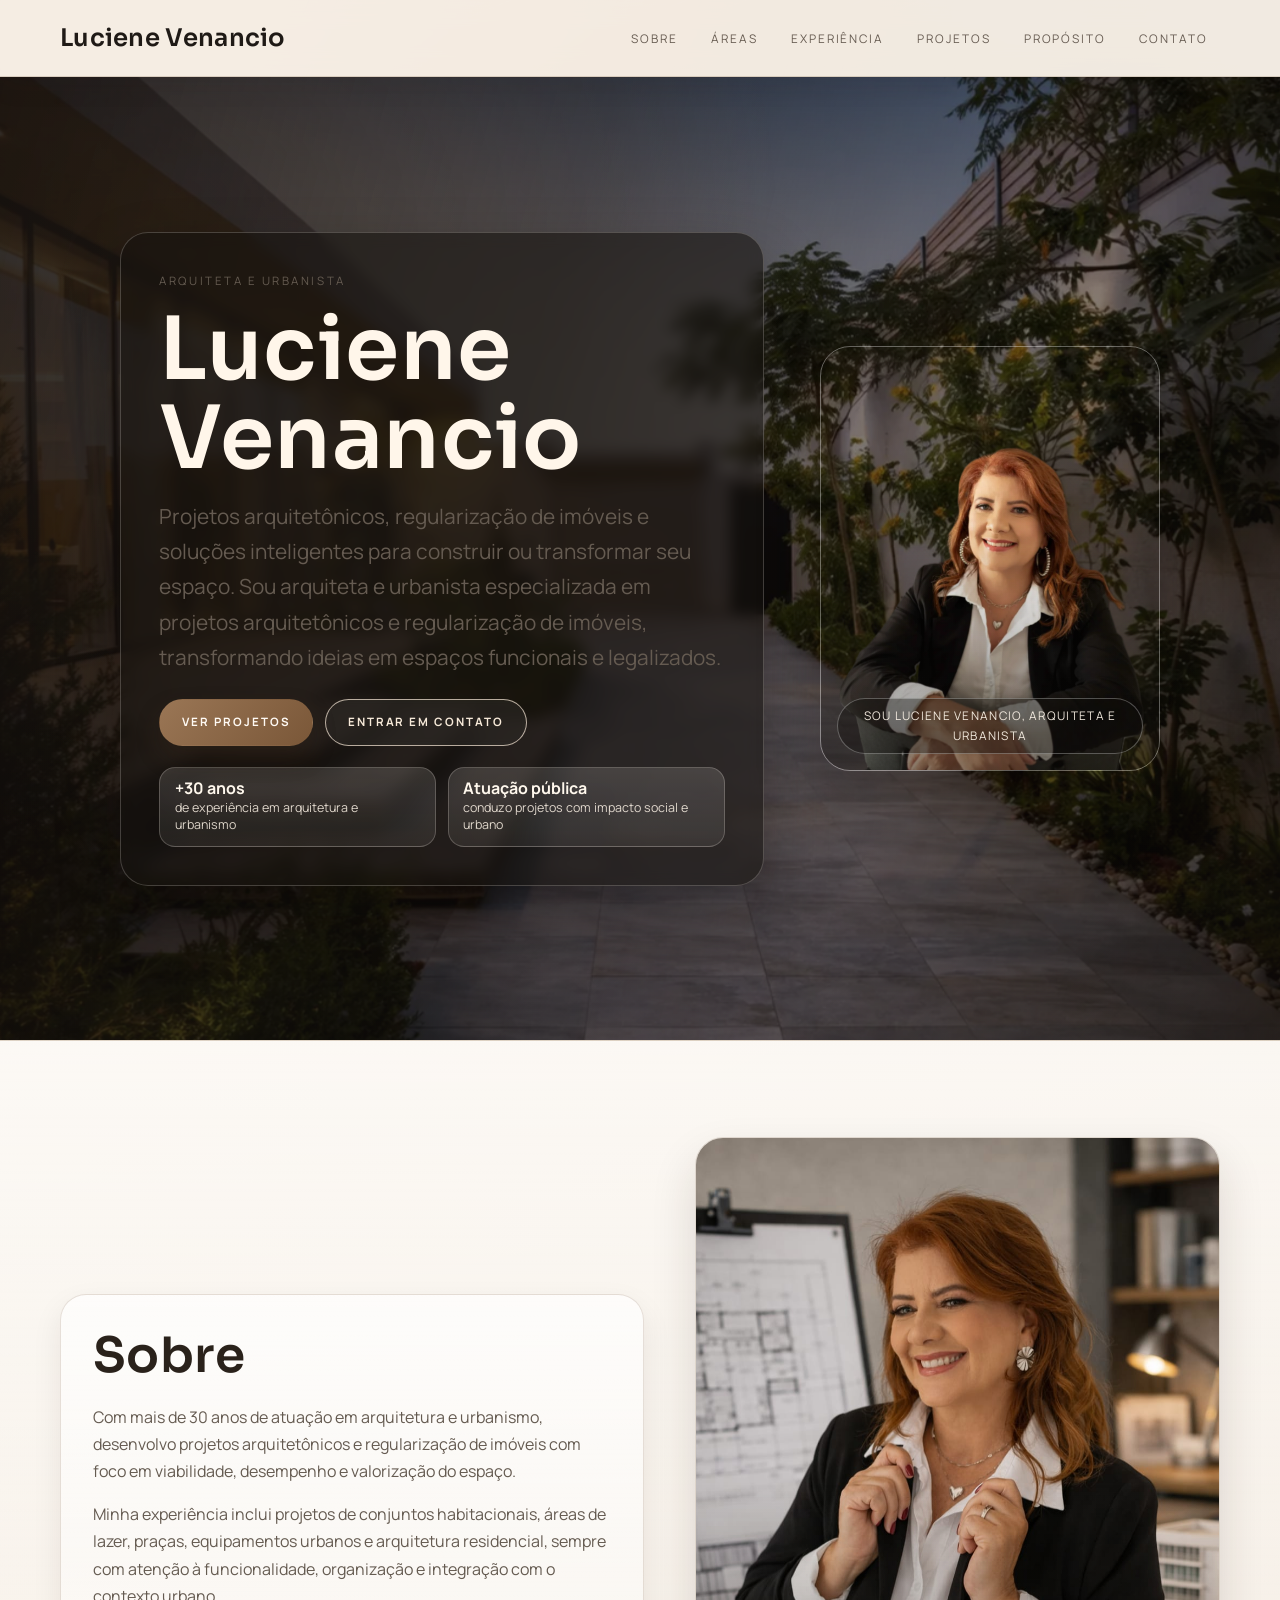
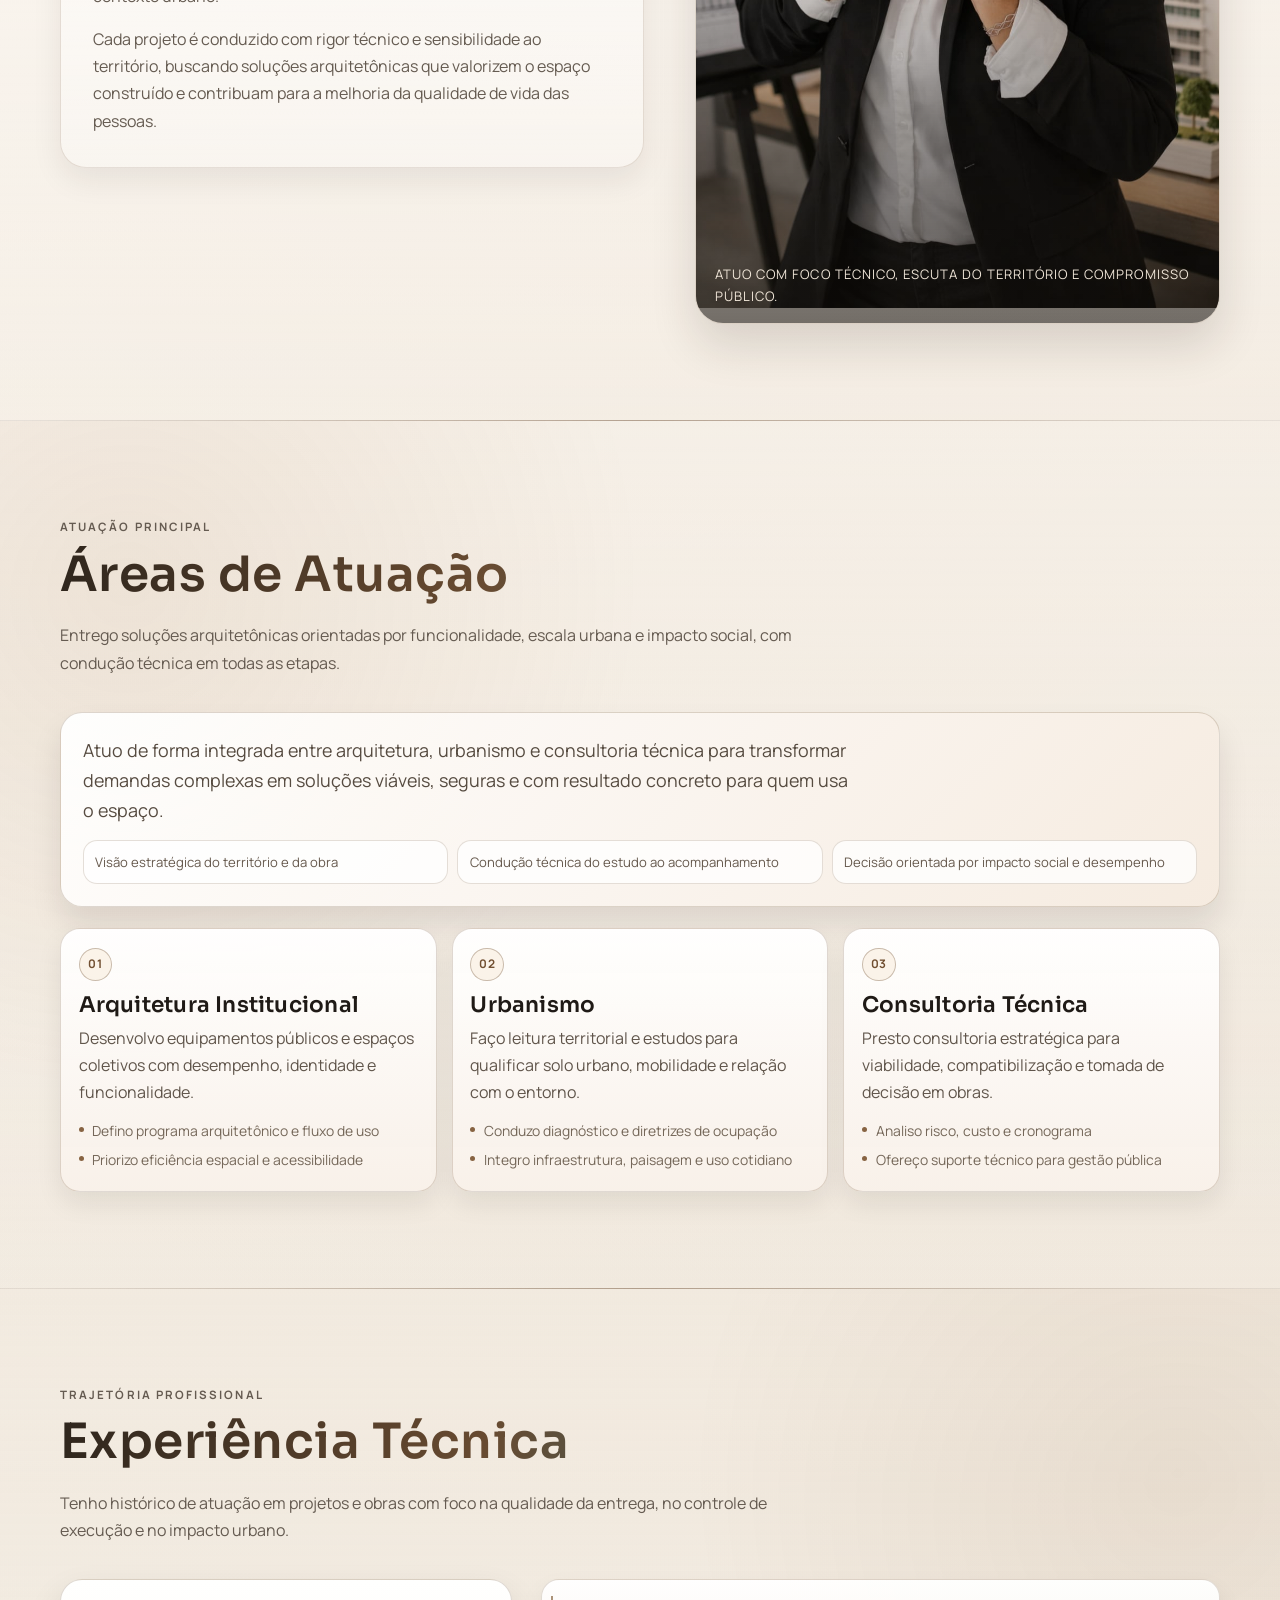
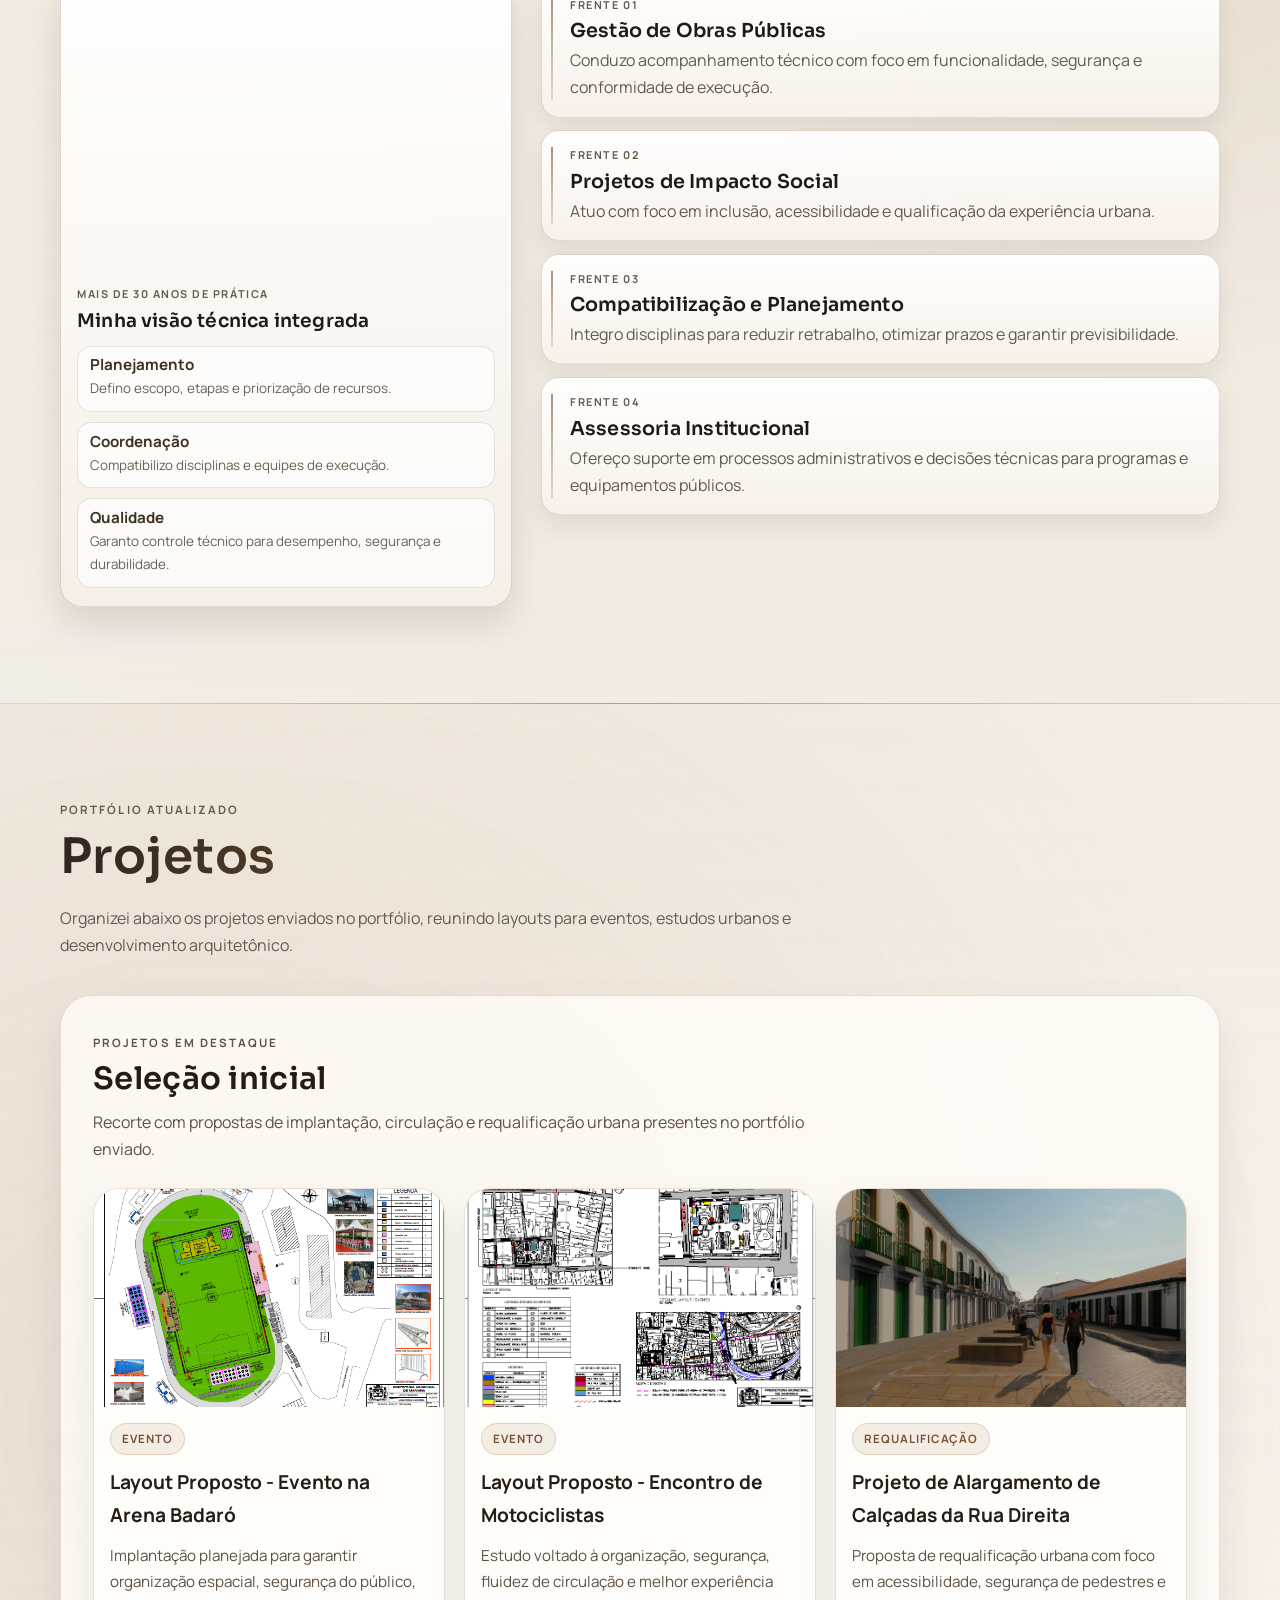
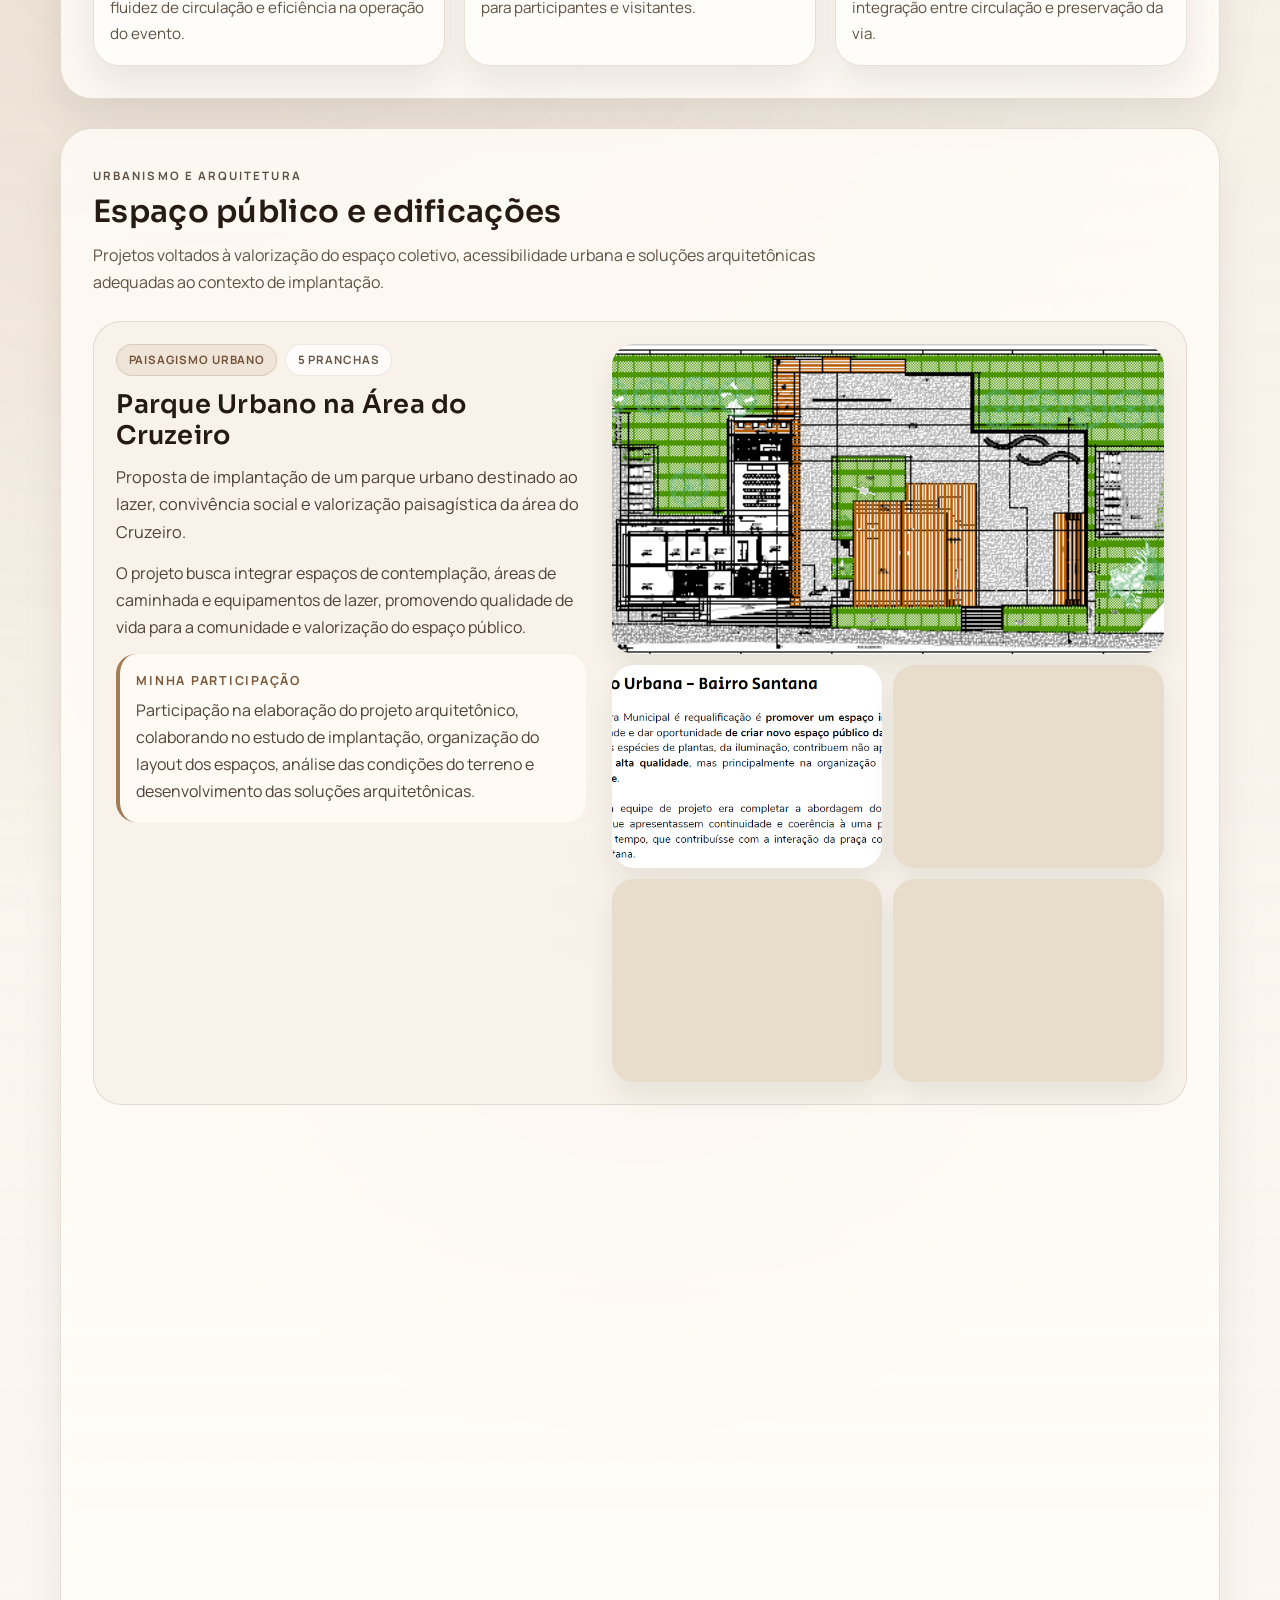
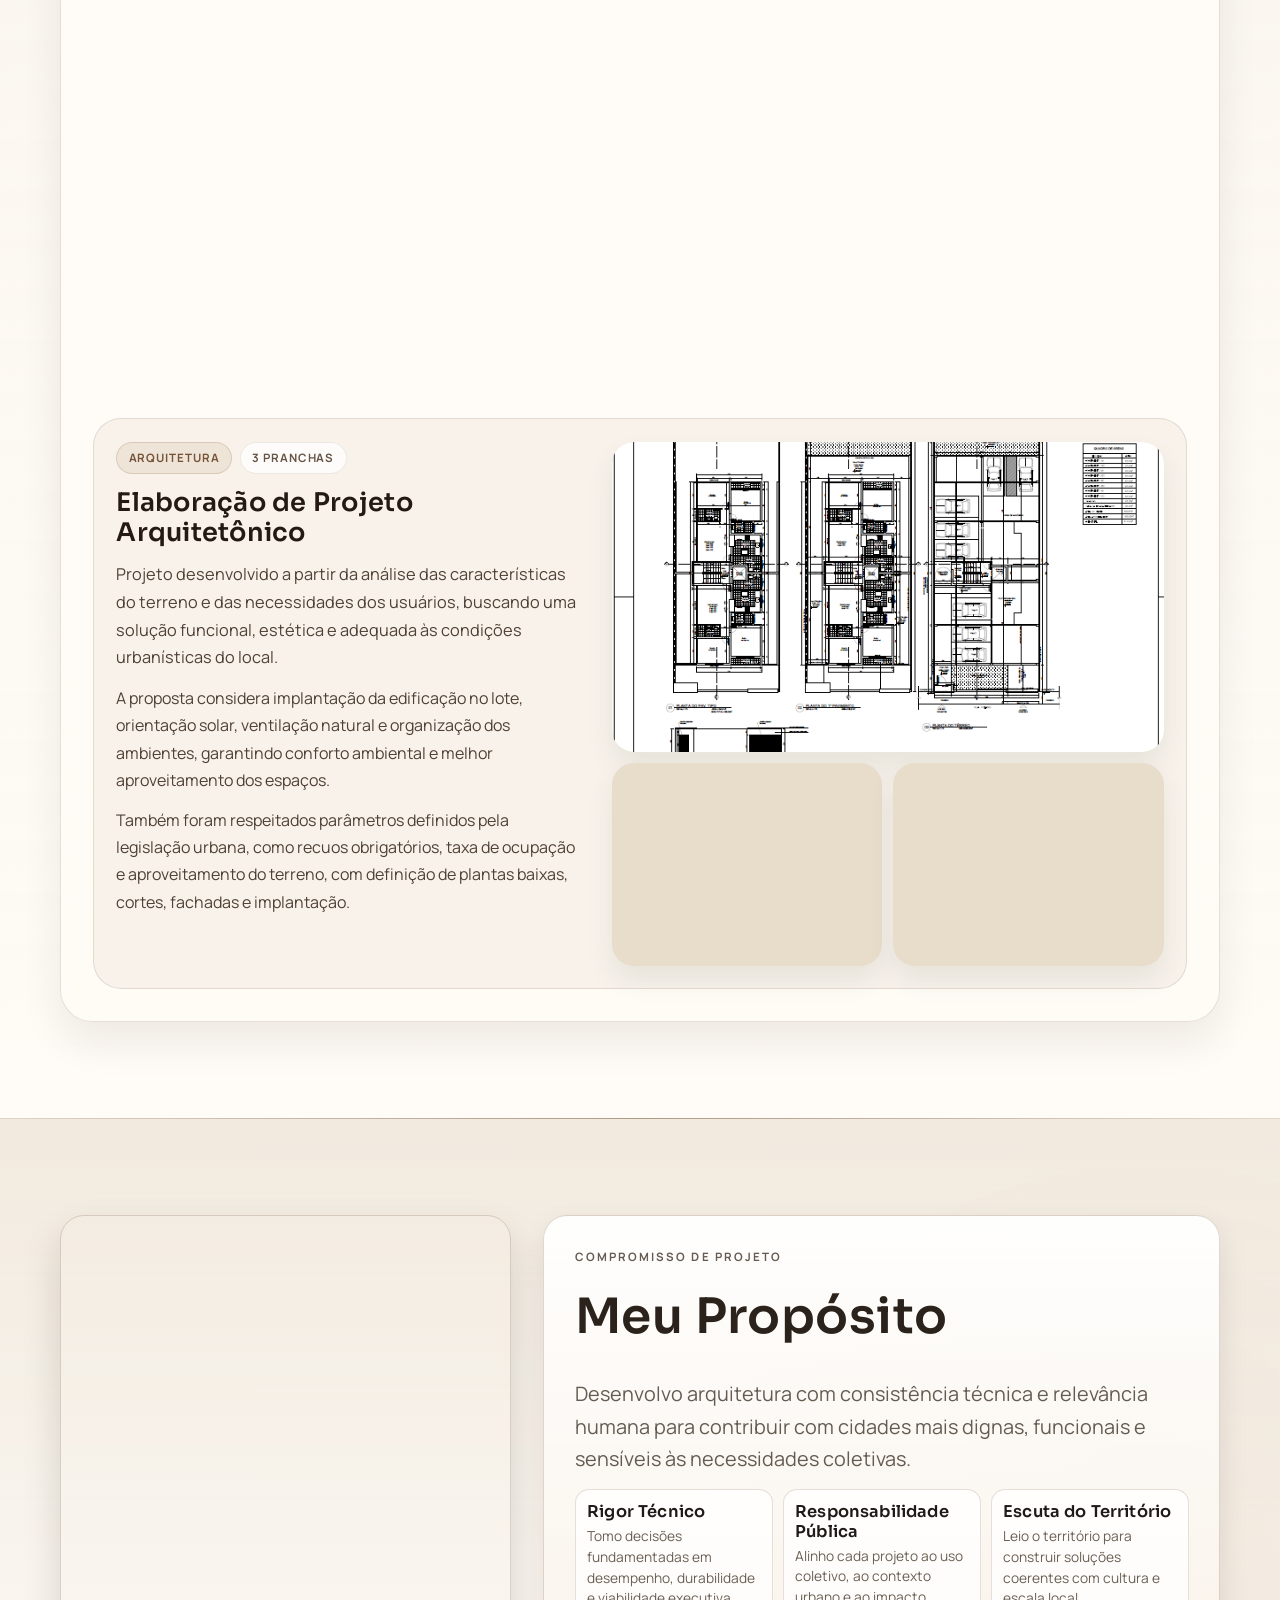
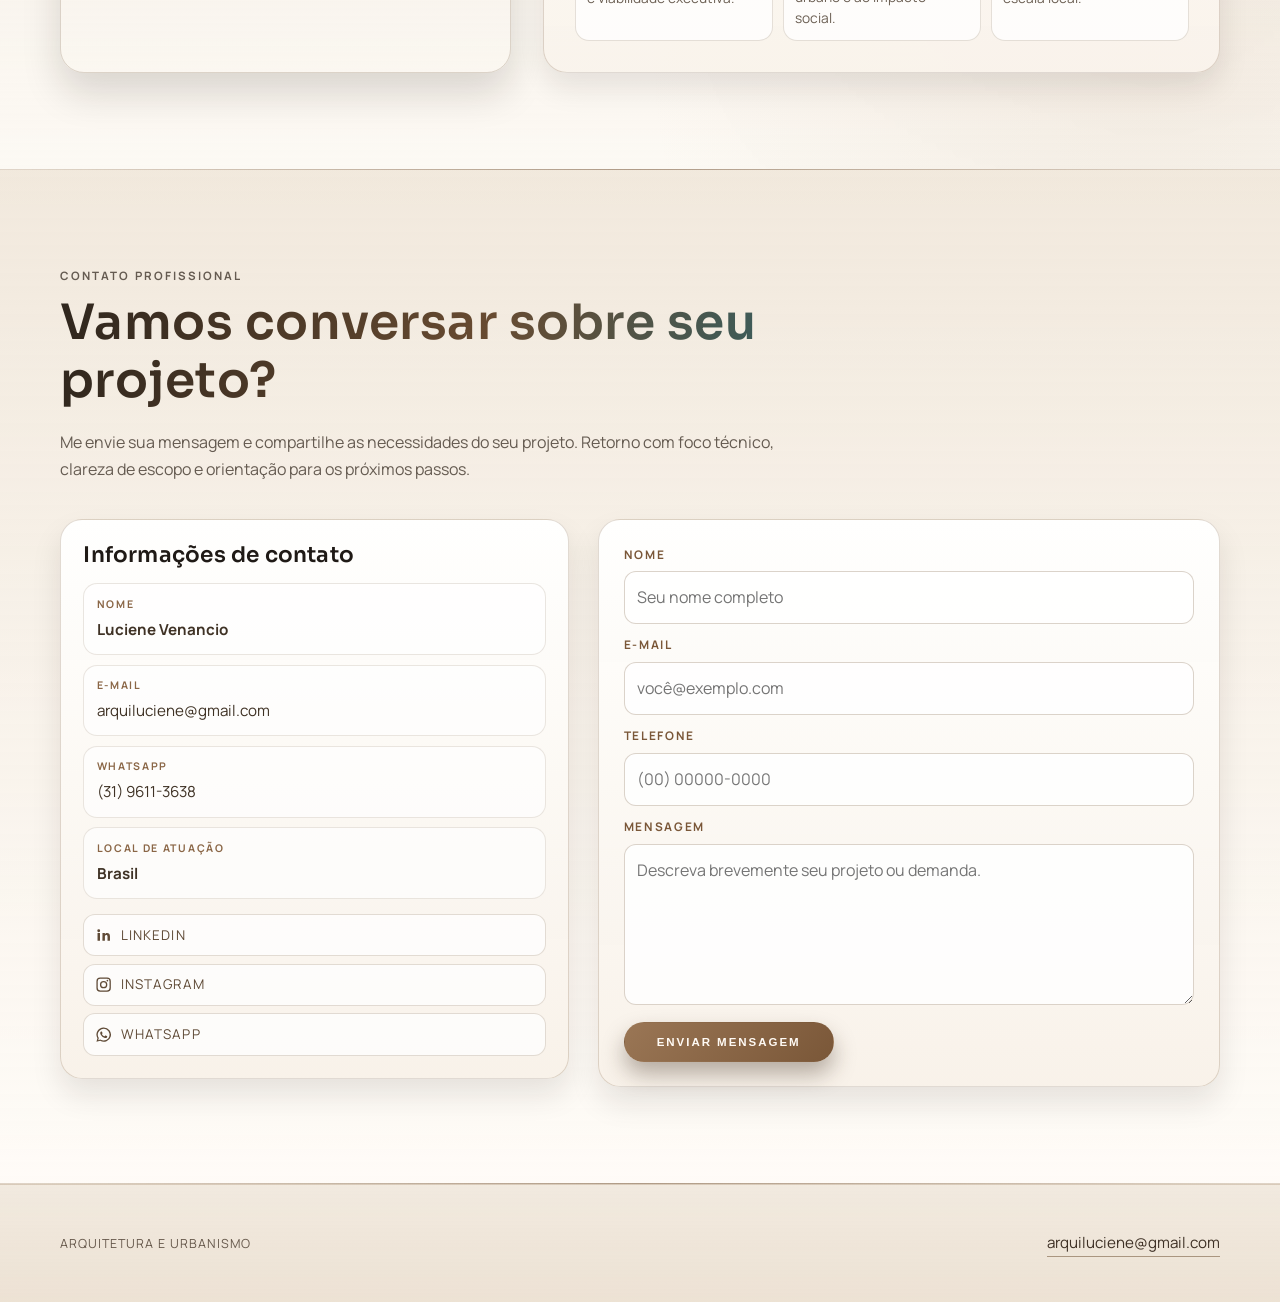
==== commit 1ba4bff7: "Implementação de novos projetos" ====
--- a/index.html
+++ b/index.html
@@ -242,89 +242,216 @@
         <section class="section section-projects projects-rebuild" id="projetos">
             <div class="container">
                 <header class="section-intro" data-reveal>
-                    <p class="section-kicker">Projetos em destaque</p>
+                    <p class="section-kicker">Portfólio atualizado</p>
                     <h2>Projetos</h2>
                     <p>
-                        Selecionei estes projetos pela relevância técnica e impacto urbano.
+                        Organizei abaixo os projetos enviados no portfólio, reunindo layouts para eventos,
+                        estudos urbanos e desenvolvimento arquitetônico.
                     </p>
                 </header>
 
-                <div class="projects-showcase" data-reveal>
-                    <article class="showcase-card" tabindex="0">
-                        <img src="assets/projetos/selecionados/habitacao-perspectivas-blocos.jpeg" alt="Prancha com perspectivas do conjunto habitacional Vale do Sol" loading="lazy" decoding="async">
-                        <div class="showcase-head">
-                            <span class="showcase-tag">Habitação</span>
-                            <h3>Conjunto Residencial Vale do Sol</h3>
-                        </div>
-                        <div class="showcase-hover">
-                            <h4>Descrição do Projeto</h4>
+                <div class="projects-stack">
+                    <section class="projects-group" aria-labelledby="projetos-destaques" data-reveal>
+                        <div class="projects-group-header">
+                            <p class="projects-group-kicker">Projetos em destaque</p>
+                            <h3 id="projetos-destaques">Seleção inicial</h3>
                             <p>
-                                Conduzi o desenvolvimento de implantação e perspectivas para habitação multifamiliar,
-                                com distribuição de blocos, acessibilidade interna e qualificação dos espaços comuns.
+                                Recorte com propostas de implantação, circulação e requalificação urbana
+                                presentes no portfólio enviado.
                             </p>
-                            <ul>
-                                <li>Escopo: implantação geral + perspectivas</li>
-                                <li>Foco: desempenho urbano e fluxos de uso</li>
-                            </ul>
-                        </div>
-                    </article>
-
-                    <article class="showcase-card" tabindex="0">
-                        <img src="assets/projetos/selecionados/praca-layout-detalhamento-mobiliario.jpeg" alt="Prancha de layout urbano com detalhamento de mobiliário para praça" loading="lazy" decoding="async">
-                        <div class="showcase-head">
-                            <span class="showcase-tag">Urbanismo</span>
-                            <h3>Praça Linear com Mobiliário Urbano</h3>
-                        </div>
-                        <div class="showcase-hover">
-                            <h4>Descrição do Projeto</h4>
+                        </div>
+
+                        <div class="projects-event-grid">
+                            <article class="project-mini">
+                                <figure class="project-mini-media">
+                                    <img src="assets/projetos/docx-import/image1.png" alt="Layout proposto para realização de eventos na Arena Badaró" loading="lazy" decoding="async">
+                                </figure>
+                                <div class="project-mini-body">
+                                    <span class="project-mini-tag">Evento</span>
+                                    <h4>Layout Proposto - Evento na Arena Badaró</h4>
+                                    <p>
+                                        Implantação planejada para garantir organização espacial, segurança do público,
+                                        fluidez de circulação e eficiência na operação do evento.
+                                    </p>
+                                </div>
+                            </article>
+
+                            <article class="project-mini">
+                                <figure class="project-mini-media">
+                                    <img src="assets/projetos/docx-import/image2.png" alt="Layout do Encontro de Motociclistas com áreas organizadas de circulação e permanência" loading="lazy" decoding="async">
+                                </figure>
+                                <div class="project-mini-body">
+                                    <span class="project-mini-tag">Evento</span>
+                                    <h4>Layout Proposto - Encontro de Motociclistas</h4>
+                                    <p>
+                                        Estudo voltado à organização, segurança, fluidez de circulação e melhor
+                                        experiência para participantes e visitantes.
+                                    </p>
+                                </div>
+                            </article>
+
+                            <article class="project-mini">
+                                <figure class="project-mini-media">
+                                    <img src="assets/projetos/docx-import/image10.png" alt="Prancha do projeto de requalificação urbana com alargamento de calçadas da Rua Direita" loading="lazy" decoding="async">
+                                </figure>
+                                <div class="project-mini-body">
+                                    <span class="project-mini-tag">Requalificação</span>
+                                    <h4>Projeto de Alargamento de Calçadas da Rua Direita</h4>
+                                    <p>
+                                        Proposta de requalificação urbana com foco em acessibilidade,
+                                        segurança de pedestres e integração entre circulação e preservação da via.
+                                    </p>
+                                </div>
+                            </article>
+                        </div>
+                    </section>
+
+                    <section class="projects-group" aria-labelledby="projetos-urbanos" data-reveal>
+                        <div class="projects-group-header">
+                            <p class="projects-group-kicker">Urbanismo e arquitetura</p>
+                            <h3 id="projetos-urbanos">Espaço público e edificações</h3>
                             <p>
-                                Desenvolvi a requalificação deste espaço público com desenho de permanência,
-                                arborização estratégica e componentes urbanos detalhados para execução municipal.
+                                Projetos voltados à valorização do espaço coletivo, acessibilidade urbana e
+                                soluções arquitetônicas adequadas ao contexto de implantação.
                             </p>
-                            <ul>
-                                <li>Escopo: layout, vegetação e mobiliário</li>
-                                <li>Foco: conforto urbano e uso coletivo</li>
-                            </ul>
-                        </div>
-                    </article>
-
-                    <article class="showcase-card" tabindex="0">
-                        <img src="assets/projetos/selecionados/equipamento-esportivo-layout-geral.jpeg" alt="Layout geral de equipamento esportivo com setores funcionais" loading="lazy" decoding="async">
-                        <div class="showcase-head">
-                            <span class="showcase-tag">Equipamento Público</span>
-                            <h3>Complexo Esportivo Comunitário</h3>
-                        </div>
-                        <div class="showcase-hover">
-                            <h4>Descrição do Projeto</h4>
-                            <p>
-                                Estruturei a organização funcional do equipamento esportivo com distribuição de setores,
-                                acessos e relação entre área esportiva, apoio técnico e circulação de usuários.
-                            </p>
-                            <ul>
-                                <li>Escopo: layout geral e implantação funcional</li>
-                                <li>Foco: operação eficiente e uso social</li>
-                            </ul>
-                        </div>
-                    </article>
-
-                    <article class="showcase-card" tabindex="0">
-                        <img src="assets/projetos/selecionados/edificio-cortes-tecnicos-gerais.jpeg" alt="Prancha com cortes técnicos de edifício multifamiliar" loading="lazy" decoding="async">
-                        <div class="showcase-head">
-                            <span class="showcase-tag">Consultoria Técnica</span>
-                            <h3>Edifício Multifamiliar - Estudos Técnicos</h3>
-                        </div>
-                        <div class="showcase-hover">
-                            <h4>Descrição do Projeto</h4>
-                            <p>
-                                Elaborei esta prancha de cortes e leitura técnica para apoiar a tomada de decisão na fase
-                                executiva, reduzindo inconsistências entre pavimentos e elementos construtivos.
-                            </p>
-                            <ul>
-                                <li>Escopo: cortes, setorização e leitura construtiva</li>
-                                <li>Foco: compatibilização e viabilidade executiva</li>
-                            </ul>
-                        </div>
-                    </article>
+                        </div>
+
+                        <div class="projects-detailed">
+                            <article class="project-entry" data-reveal>
+                                <div class="project-entry-copy">
+                                    <div class="project-entry-meta">
+                                        <span class="project-entry-tag">Paisagismo Urbano</span>
+                                        <span class="project-entry-count">5 pranchas</span>
+                                    </div>
+                                    <h3>Parque Urbano na Área do Cruzeiro</h3>
+                                    <p class="project-entry-lead">
+                                        Proposta de implantação de um parque urbano destinado ao lazer,
+                                        convivência social e valorização paisagística da área do Cruzeiro.
+                                    </p>
+                                    <p>
+                                        O projeto busca integrar espaços de contemplação, áreas de caminhada e
+                                        equipamentos de lazer, promovendo qualidade de vida para a comunidade e
+                                        valorização do espaço público.
+                                    </p>
+                                    <div class="project-note">
+                                        <h4>Minha participação</h4>
+                                        <p>
+                                            Participação na elaboração do projeto arquitetônico, colaborando no
+                                            estudo de implantação, organização do layout dos espaços, análise das
+                                            condições do terreno e desenvolvimento das soluções arquitetônicas.
+                                        </p>
+                                    </div>
+                                </div>
+                                <div class="project-gallery project-gallery-five">
+                                    <figure class="project-gallery-item">
+                                        <img src="assets/projetos/docx-import/image4.png" alt="Prancha principal do parque urbano na área do Cruzeiro" loading="lazy" decoding="async">
+                                    </figure>
+                                    <figure class="project-gallery-item">
+                                        <img src="assets/projetos/docx-import/image5.png" alt="Estudo complementar do parque urbano na área do Cruzeiro" loading="lazy" decoding="async">
+                                    </figure>
+                                    <figure class="project-gallery-item">
+                                        <img src="assets/projetos/docx-import/image6.png" alt="Vista da proposta paisagística do parque urbano na área do Cruzeiro" loading="lazy" decoding="async">
+                                    </figure>
+                                    <figure class="project-gallery-item">
+                                        <img src="assets/projetos/docx-import/image7.png" alt="Prancha de detalhamento do parque urbano na área do Cruzeiro" loading="lazy" decoding="async">
+                                    </figure>
+                                    <figure class="project-gallery-item">
+                                        <img src="assets/projetos/docx-import/image8.png" alt="Imagem complementar da proposta de parque urbano na área do Cruzeiro" loading="lazy" decoding="async">
+                                    </figure>
+                                </div>
+                            </article>
+
+                            <article class="project-entry" data-reveal>
+                                <div class="project-entry-copy">
+                                    <div class="project-entry-meta">
+                                        <span class="project-entry-tag">Estudo de Viabilidade</span>
+                                        <span class="project-entry-count">1 prancha</span>
+                                    </div>
+                                    <h3>Requalificação da Praça do Bairro Passagem</h3>
+                                    <p class="project-entry-lead">
+                                        Estudo de viabilidade voltado à requalificação da praça localizada no
+                                        bairro Passagem, com leitura das condições existentes do espaço público.
+                                    </p>
+                                    <p>
+                                        A proposta avalia possibilidades de intervenção para melhoria da infraestrutura
+                                        urbana, valorização paisagística e ampliação do uso pela comunidade.
+                                    </p>
+                                </div>
+                                <div class="project-gallery project-gallery-single">
+                                    <figure class="project-gallery-item">
+                                        <img src="assets/projetos/docx-import/image9.png" alt="Prancha do estudo de viabilidade para requalificação da Praça do Bairro Passagem" loading="lazy" decoding="async">
+                                    </figure>
+                                </div>
+                            </article>
+
+                            <article class="project-entry" data-reveal>
+                                <div class="project-entry-copy">
+                                    <div class="project-entry-meta">
+                                        <span class="project-entry-tag">Requalificação Urbana</span>
+                                        <span class="project-entry-count">2 pranchas</span>
+                                    </div>
+                                    <h3>Projeto de Alargamento de Calçadas da Rua Direita</h3>
+                                    <p class="project-entry-lead">
+                                        Projeto de acessibilidade urbana com foco na melhoria das condições de circulação
+                                        e no acesso universal aos espaços públicos.
+                                    </p>
+                                    <p>
+                                        A proposta promove mais segurança, conforto e autonomia para pedestres,
+                                        especialmente pessoas com deficiência ou mobilidade reduzida.
+                                    </p>
+                                    <p>
+                                        O estudo considera a adequação dos elementos urbanos existentes, respeitando
+                                        as características históricas e arquitetônicas da via para integrar
+                                        acessibilidade e preservação do patrimônio.
+                                    </p>
+                                </div>
+                                <div class="project-gallery project-gallery-two">
+                                    <figure class="project-gallery-item">
+                                        <img src="assets/projetos/docx-import/image10.png" alt="Prancha do projeto de alargamento de calçadas da Rua Direita" loading="lazy" decoding="async">
+                                    </figure>
+                                    <figure class="project-gallery-item">
+                                        <img src="assets/projetos/docx-import/image11.png" alt="Imagem complementar do projeto de acessibilidade para a Rua Direita" loading="lazy" decoding="async">
+                                    </figure>
+                                </div>
+                            </article>
+
+                            <article class="project-entry" data-reveal>
+                                <div class="project-entry-copy">
+                                    <div class="project-entry-meta">
+                                        <span class="project-entry-tag">Arquitetura</span>
+                                        <span class="project-entry-count">3 pranchas</span>
+                                    </div>
+                                    <h3>Elaboração de Projeto Arquitetônico</h3>
+                                    <p class="project-entry-lead">
+                                        Projeto desenvolvido a partir da análise das características do terreno e das
+                                        necessidades dos usuários, buscando uma solução funcional, estética e adequada
+                                        às condições urbanísticas do local.
+                                    </p>
+                                    <p>
+                                        A proposta considera implantação da edificação no lote, orientação solar,
+                                        ventilação natural e organização dos ambientes, garantindo conforto ambiental
+                                        e melhor aproveitamento dos espaços.
+                                    </p>
+                                    <p>
+                                        Também foram respeitados parâmetros definidos pela legislação urbana, como
+                                        recuos obrigatórios, taxa de ocupação e aproveitamento do terreno, com
+                                        definição de plantas baixas, cortes, fachadas e implantação.
+                                    </p>
+                                </div>
+                                <div class="project-gallery project-gallery-three">
+                                    <figure class="project-gallery-item">
+                                        <img src="assets/projetos/docx-import/image12.png" alt="Prancha principal do projeto arquitetônico" loading="lazy" decoding="async">
+                                    </figure>
+                                    <figure class="project-gallery-item">
+                                        <img src="assets/projetos/docx-import/image13.png" alt="Prancha complementar do projeto arquitetônico" loading="lazy" decoding="async">
+                                    </figure>
+                                    <figure class="project-gallery-item">
+                                        <img src="assets/projetos/docx-import/image14.png" alt="Imagem complementar da elaboração do projeto arquitetônico" loading="lazy" decoding="async">
+                                    </figure>
+                                </div>
+                            </article>
+                        </div>
+                    </section>
                 </div>
             </div>
         </section>
--- a/css/style.css
+++ b/css/style.css
@@ -2326,183 +2326,251 @@
         linear-gradient(180deg, rgba(244, 236, 226, 0.66) 0%, rgba(255, 252, 247, 0.94) 100%);
 }
 
-.projects-showcase {
-    display: grid;
-    grid-template-columns: repeat(2, minmax(0, 1fr));
-    gap: clamp(0.75rem, 2vw, 1.1rem);
-}
-
-.showcase-card {
-    position: relative;
+.projects-stack {
+    display: grid;
+    gap: clamp(1.2rem, 3vw, 1.8rem);
+}
+
+.projects-group {
+    padding: clamp(1.2rem, 3vw, 2rem);
+    border-radius: 32px;
+    border: 1px solid rgba(121, 90, 61, 0.18);
+    background: rgba(255, 252, 247, 0.82);
+    box-shadow: 0 20px 40px rgba(43, 31, 20, 0.08);
+    backdrop-filter: blur(6px);
+}
+
+.projects-group-header {
+    max-width: 760px;
+    margin-bottom: 1.5rem;
+}
+
+.projects-group-kicker {
+    display: inline-flex;
+    margin-bottom: 0.55rem;
+    font-size: 0.72rem;
+    font-weight: 700;
+    letter-spacing: 0.18em;
+    text-transform: uppercase;
+    color: #7a5a3d;
+}
+
+.projects-group-header h3 {
+    font-size: clamp(1.45rem, 2.4vw, 2rem);
+    margin-bottom: 0.7rem;
+    color: #261b13;
+}
+
+.projects-group-header p {
+    color: #5f5143;
+}
+
+.projects-event-grid {
+    display: grid;
+    grid-template-columns: repeat(3, minmax(0, 1fr));
+    gap: clamp(0.9rem, 2vw, 1.2rem);
+}
+
+.project-mini {
+    overflow: hidden;
+    border-radius: 26px;
+    border: 1px solid rgba(121, 90, 61, 0.18);
+    background: #fffdf9;
+    box-shadow: 0 18px 34px rgba(31, 23, 16, 0.08);
+}
+
+.project-mini-media {
     margin: 0;
-    min-height: 360px;
-    border-radius: 24px;
+    aspect-ratio: 16 / 10;
     overflow: hidden;
-    border: 1px solid rgba(121, 90, 61, 0.3);
-    box-shadow: 0 18px 34px rgba(31, 23, 16, 0.16);
-    background: #efe6d9;
-    isolation: isolate;
-}
-
-.showcase-card img {
+    background: #ebdfd0;
+}
+
+.project-mini img {
     width: 100%;
     height: 100%;
-    min-height: 360px;
+    display: block;
     object-fit: cover;
-    transition: transform 0.65s ease, filter 0.45s ease;
-}
-
-.showcase-card::before {
-    content: "";
-    position: absolute;
-    inset: 0;
-    background: linear-gradient(to top, rgba(14, 10, 8, 0.76) 0%, rgba(14, 10, 8, 0.08) 58%, rgba(14, 10, 8, 0) 100%);
-    z-index: 1;
-}
-
-.showcase-head {
-    position: absolute;
-    left: 1rem;
-    right: 1rem;
-    bottom: 1rem;
-    z-index: 2;
-    color: #fff3e4;
-    transition: transform 0.42s ease, opacity 0.35s ease;
-}
-
-.showcase-tag {
+    transition: transform 0.45s ease;
+}
+
+.project-mini:hover img,
+.project-mini:focus-within img {
+    transform: scale(1.03);
+}
+
+.project-mini-body {
+    padding: 1rem 1rem 1.15rem;
+}
+
+.project-mini-tag,
+.project-entry-tag,
+.project-entry-count {
     display: inline-flex;
+    align-items: center;
+    justify-content: center;
+    min-height: 2rem;
+    padding: 0.25rem 0.7rem;
     border-radius: 999px;
-    border: 1px solid rgba(255, 243, 227, 0.5);
-    background: rgba(14, 10, 8, 0.28);
-    padding: 0.32rem 0.58rem;
-    font-size: 0.62rem;
+    font-size: 0.72rem;
+    font-weight: 700;
+    letter-spacing: 0.08em;
     text-transform: uppercase;
+}
+
+.project-mini-tag,
+.project-entry-tag {
+    border: 1px solid rgba(164, 123, 83, 0.24);
+    background: rgba(164, 123, 83, 0.12);
+    color: #765338;
+}
+
+.project-mini h4 {
+    margin: 0.7rem 0 0.72rem;
+    font-size: 1.2rem;
+    color: #261c14;
+}
+
+.project-mini p {
+    color: #5f5143;
+    font-size: 0.95rem;
+}
+
+.projects-detailed {
+    display: grid;
+    gap: 1.15rem;
+}
+
+.project-entry {
+    display: grid;
+    grid-template-columns: minmax(0, 0.92fr) minmax(0, 1.08fr);
+    gap: clamp(1rem, 3vw, 1.6rem);
+    align-items: start;
+    padding: clamp(1rem, 2vw, 1.4rem);
+    border-radius: 28px;
+    border: 1px solid rgba(121, 90, 61, 0.16);
+    background: rgba(247, 241, 232, 0.82);
+}
+
+.project-entry-copy {
+    display: grid;
+    gap: 0.82rem;
+}
+
+.project-entry-meta {
+    display: flex;
+    flex-wrap: wrap;
+    gap: 0.5rem;
+}
+
+.project-entry-count {
+    border: 1px solid rgba(121, 90, 61, 0.12);
+    background: rgba(255, 255, 255, 0.72);
+    color: #675547;
+}
+
+.project-entry h3 {
+    font-size: clamp(1.4rem, 2vw, 1.85rem);
+    color: #241a13;
+}
+
+.project-entry p {
+    color: #4f4135;
+}
+
+.project-entry-lead {
+    font-size: 1.02rem;
+    color: #3a2f26;
+}
+
+.project-note {
+    padding: 1rem 1rem 1.05rem;
+    border-radius: 20px;
+    border-left: 4px solid #a47b53;
+    background: rgba(255, 251, 246, 0.92);
+}
+
+.project-note h4 {
+    margin-bottom: 0.32rem;
+    font-size: 0.78rem;
+    font-weight: 700;
     letter-spacing: 0.14em;
-    font-weight: 700;
-    margin-bottom: 0.42rem;
-}
-
-.showcase-head h3 {
-    font-size: clamp(1.18rem, 1.9vw, 1.5rem);
-    line-height: 1.25;
-    color: #fff4e6;
-}
-
-.showcase-hover {
-    position: absolute;
-    left: 0.9rem;
-    right: 0.9rem;
-    bottom: 0.9rem;
-    z-index: 3;
-    border-radius: 16px;
-    border: 1px solid rgba(255, 243, 227, 0.3);
-    background: rgba(13, 10, 8, 0.82);
-    color: #f9ede0;
-    padding: 0.82rem 0.86rem 0.88rem;
-    opacity: 0;
-    transform: translateY(18px);
-    pointer-events: none;
-    transition: opacity 0.36s ease, transform 0.36s ease;
-}
-
-.showcase-hover h4 {
-    font-size: 0.86rem;
-    letter-spacing: 0.12em;
     text-transform: uppercase;
-    margin-bottom: 0.4rem;
-    color: #f7dcc0;
-}
-
-.showcase-hover p {
-    color: rgba(249, 237, 224, 0.92);
-    font-size: 0.86rem;
-    line-height: 1.55;
-    margin-bottom: 0.56rem;
-}
-
-.showcase-hover ul {
-    list-style: none;
-    display: grid;
-    gap: 0.28rem;
-}
-
-.showcase-hover li {
-    position: relative;
-    padding-left: 0.82rem;
-    font-size: 0.78rem;
-    color: rgba(249, 237, 224, 0.88);
-}
-
-.showcase-hover li::before {
-    content: "";
-    position: absolute;
-    left: 0;
-    top: 0.48rem;
-    width: 0.32rem;
-    height: 0.32rem;
-    border-radius: 999px;
-    background: #d7b08a;
-}
-
-.showcase-card:hover img,
-.showcase-card:focus-within img,
-.showcase-card:focus-visible img {
-    transform: scale(1.06);
-    filter: saturate(1.08) contrast(1.02);
-}
-
-.showcase-card:hover .showcase-head,
-.showcase-card:focus-within .showcase-head,
-.showcase-card:focus-visible .showcase-head {
-    opacity: 0;
-    transform: translateY(8px);
-}
-
-.showcase-card:hover .showcase-hover,
-.showcase-card:focus-within .showcase-hover,
-.showcase-card:focus-visible .showcase-hover {
-    opacity: 1;
-    transform: translateY(0);
-    pointer-events: auto;
-}
-
-.showcase-card:focus-visible {
-    outline: 2px solid rgba(120, 86, 56, 0.7);
-    outline-offset: 3px;
-}
-
-@media (max-width: 980px) {
-    .projects-showcase {
+    color: #7a593c;
+}
+
+.project-gallery {
+    display: grid;
+    grid-template-columns: repeat(2, minmax(0, 1fr));
+    gap: 0.7rem;
+}
+
+.project-gallery-single {
+    grid-template-columns: 1fr;
+}
+
+.project-gallery-item {
+    margin: 0;
+    overflow: hidden;
+    border-radius: 22px;
+    background: #e8dccb;
+    box-shadow: 0 14px 28px rgba(31, 23, 16, 0.08);
+}
+
+.project-gallery img {
+    width: 100%;
+    height: 100%;
+    display: block;
+    object-fit: cover;
+    aspect-ratio: 4 / 3;
+}
+
+.project-gallery-single img,
+.project-gallery-two img {
+    aspect-ratio: 16 / 10;
+}
+
+.project-gallery-three .project-gallery-item:first-child,
+.project-gallery-five .project-gallery-item:first-child {
+    grid-column: span 2;
+}
+
+.project-gallery-three .project-gallery-item:first-child img,
+.project-gallery-five .project-gallery-item:first-child img {
+    aspect-ratio: 16 / 9;
+}
+
+@media (max-width: 1080px) {
+    .projects-event-grid {
+        grid-template-columns: repeat(2, minmax(0, 1fr));
+    }
+
+    .project-entry {
         grid-template-columns: 1fr;
     }
-
-    .showcase-card,
-    .showcase-card img {
-        min-height: 330px;
-    }
-}
-
-@media (hover: none), (max-width: 680px) {
-    .showcase-head {
-        opacity: 0;
-    }
-
-    .showcase-hover {
-        opacity: 1;
-        transform: translateY(0);
-        pointer-events: auto;
-    }
-
-    .showcase-card::before {
-        background: linear-gradient(to top, rgba(14, 10, 8, 0.84) 0%, rgba(14, 10, 8, 0.45) 60%, rgba(14, 10, 8, 0.2) 100%);
+}
+
+@media (max-width: 760px) {
+    .projects-group {
+        padding: 1rem;
+        border-radius: 24px;
+    }
+
+    .projects-event-grid,
+    .project-gallery,
+    .project-gallery-three,
+    .project-gallery-five {
+        grid-template-columns: 1fr;
+    }
+
+    .project-gallery-three .project-gallery-item:first-child,
+    .project-gallery-five .project-gallery-item:first-child {
+        grid-column: auto;
     }
 }
 
 @media (prefers-reduced-motion: reduce) {
-    .showcase-card img,
-    .showcase-head,
-    .showcase-hover {
+    .project-mini img {
         transition: none;
     }
 }
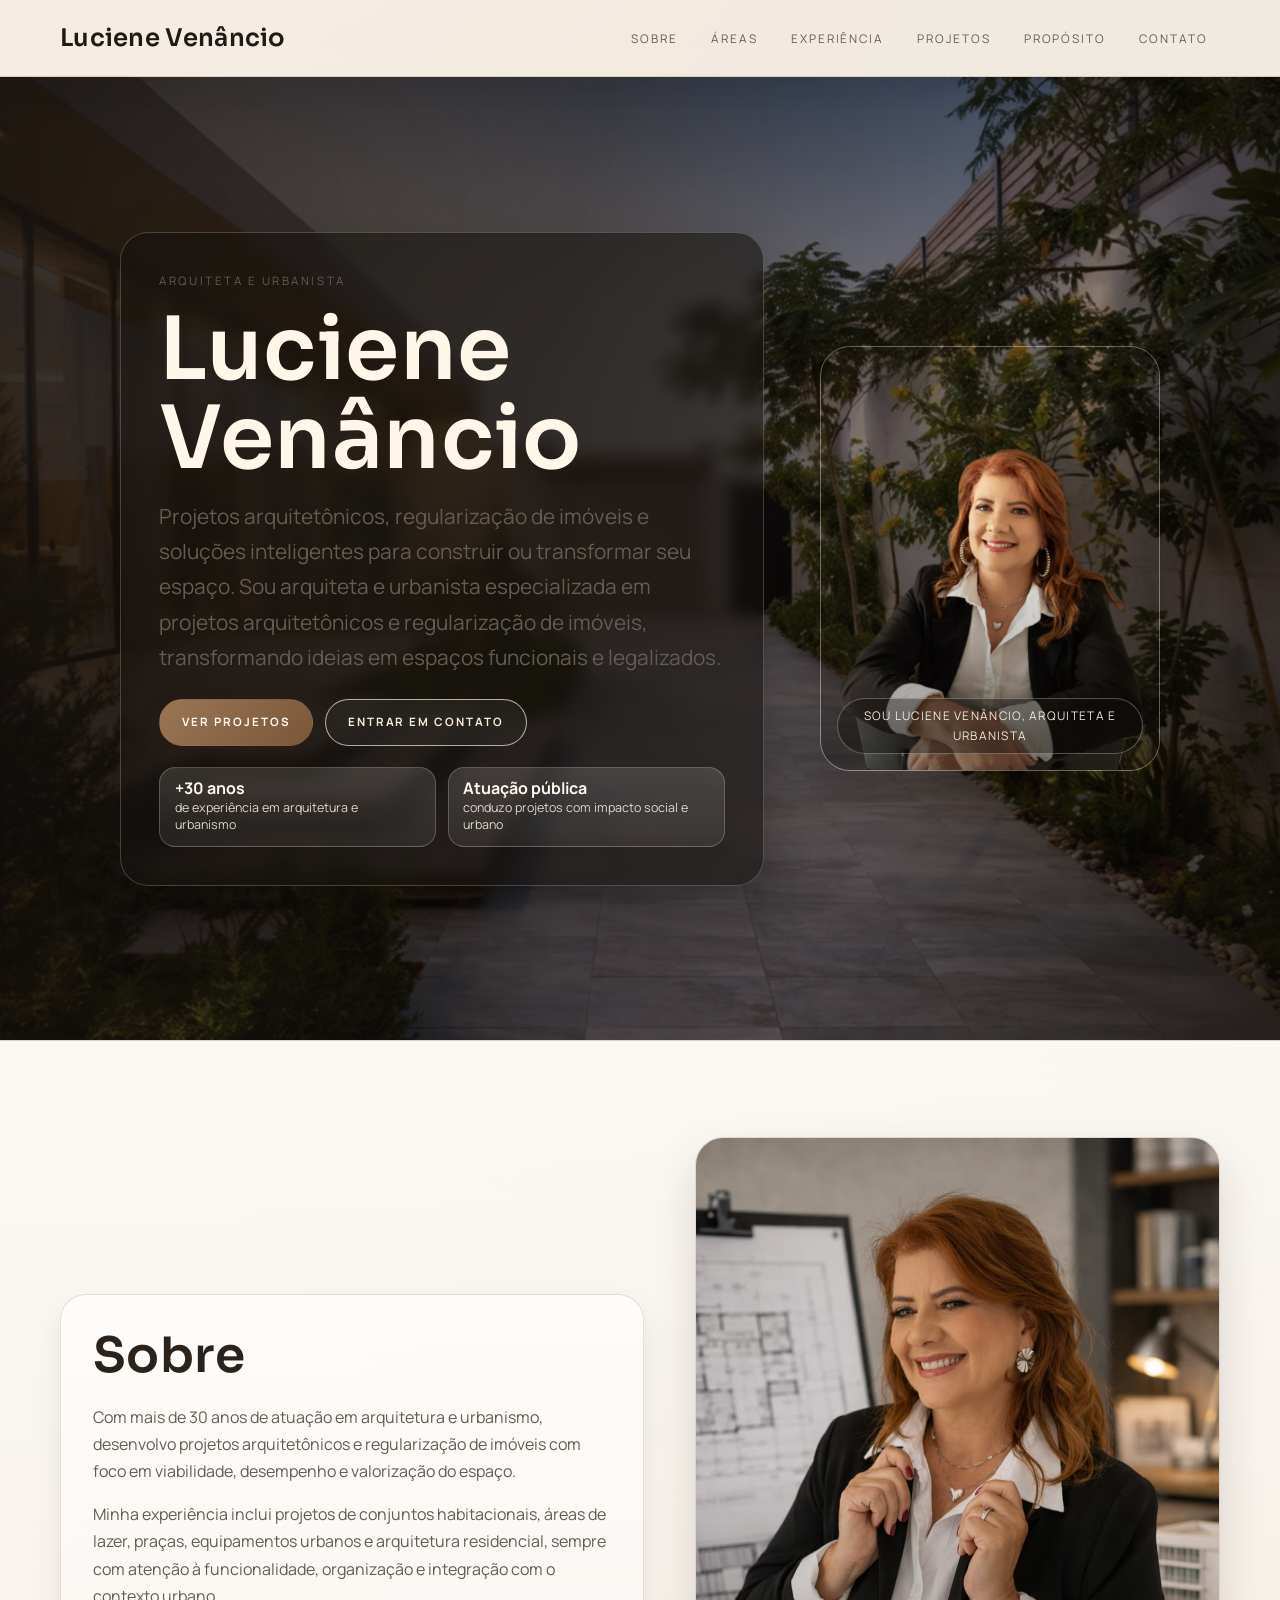
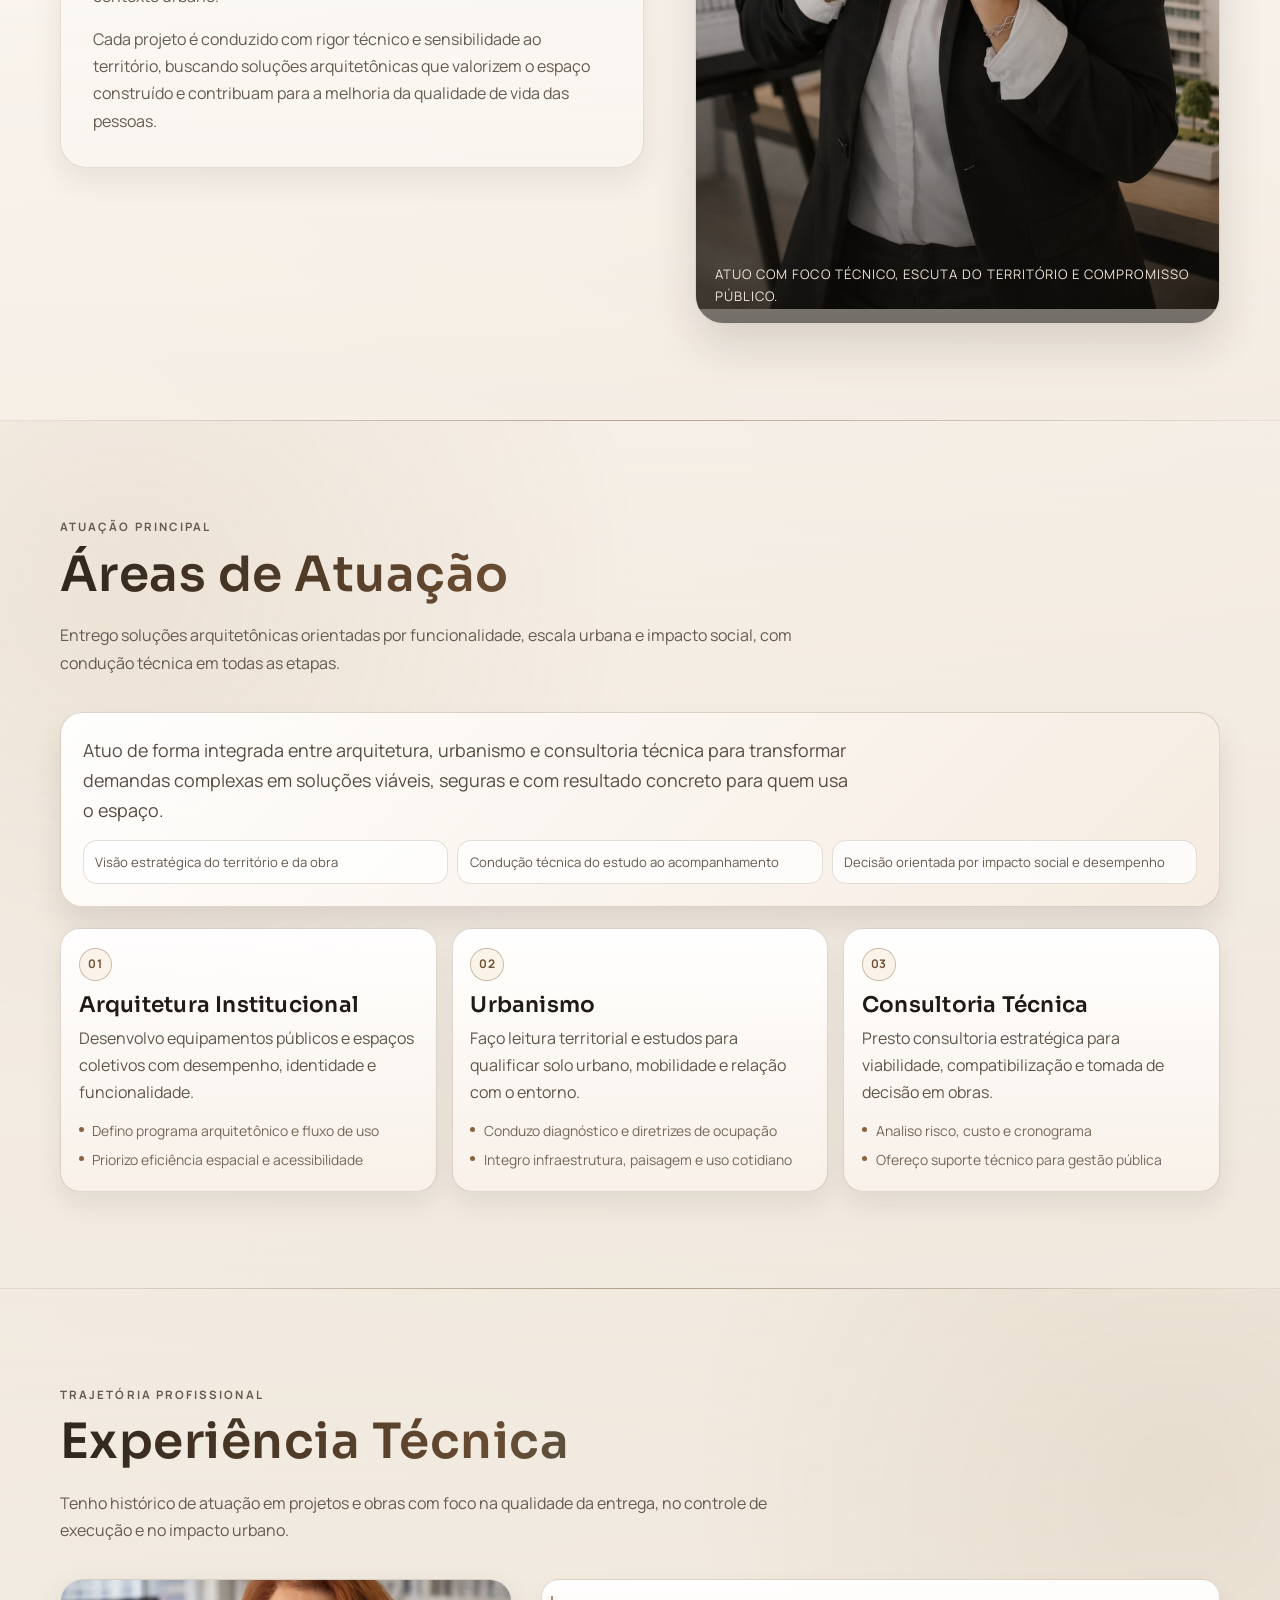
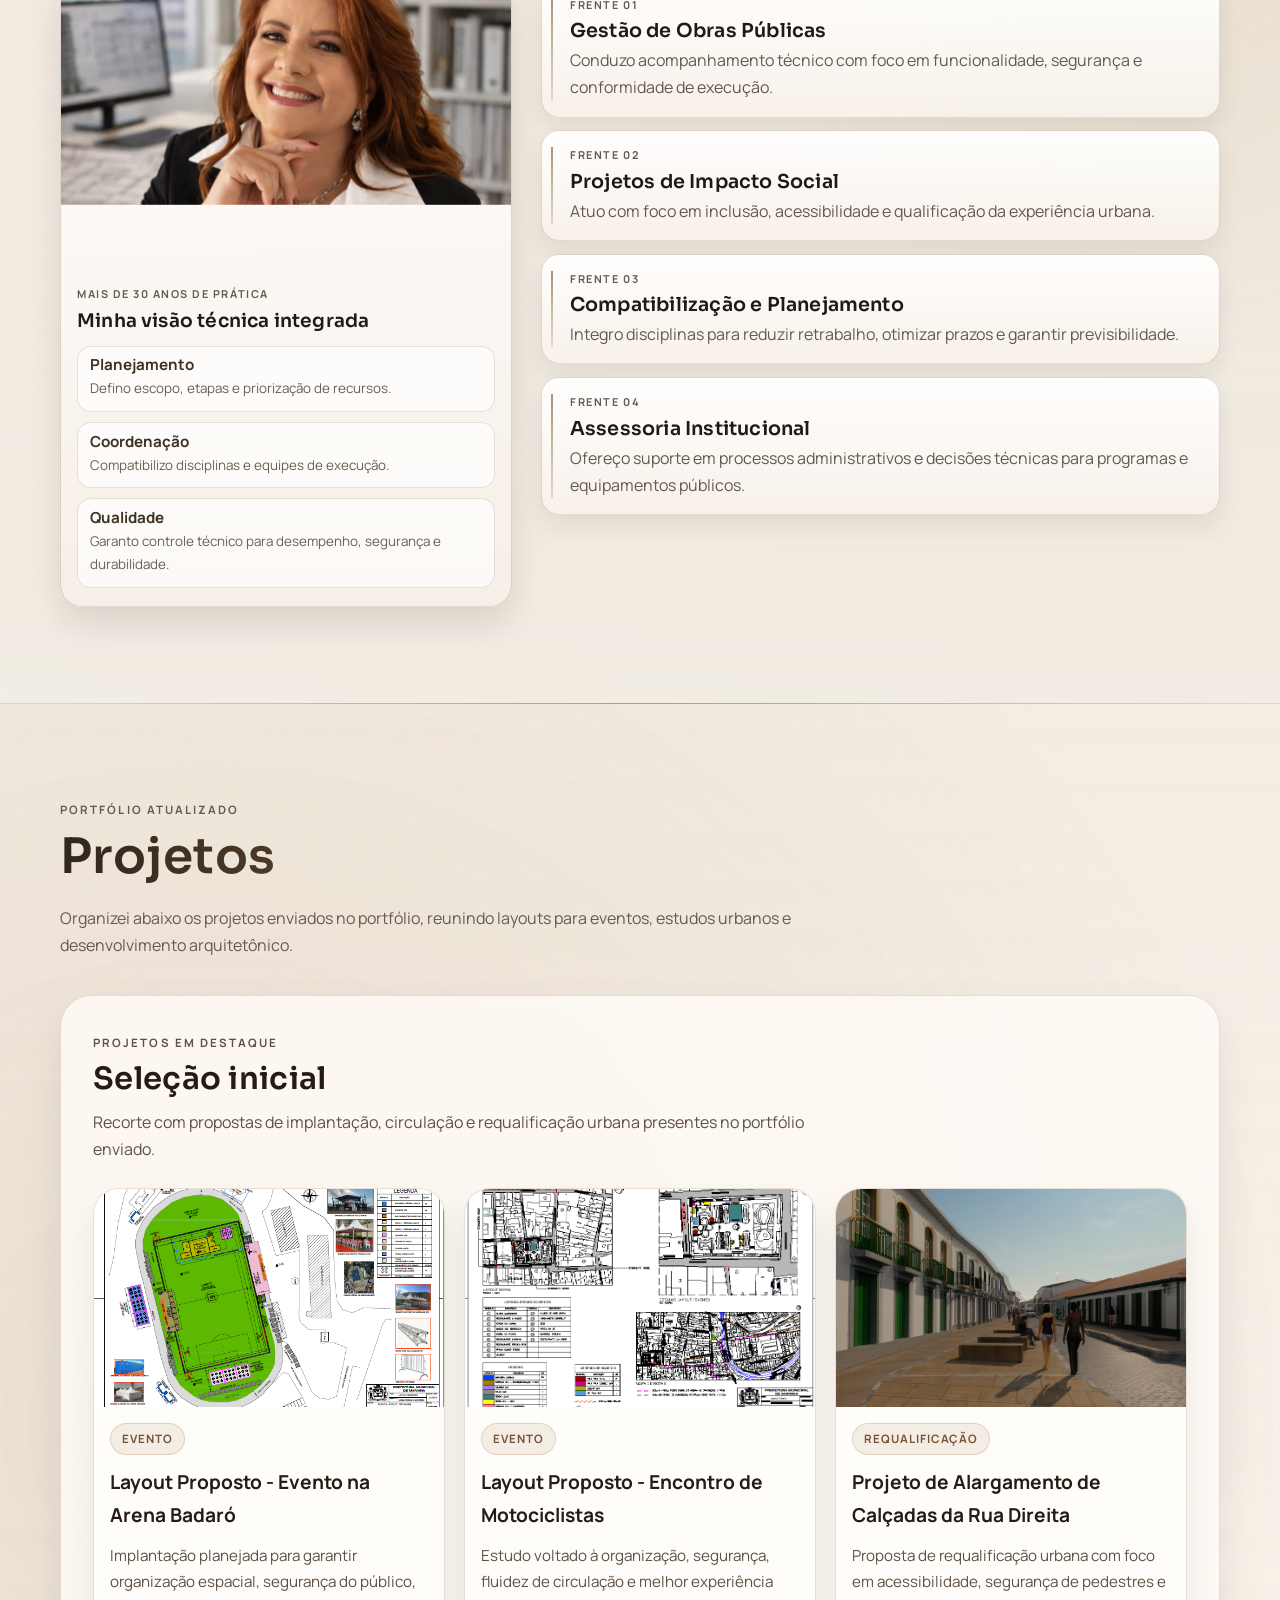
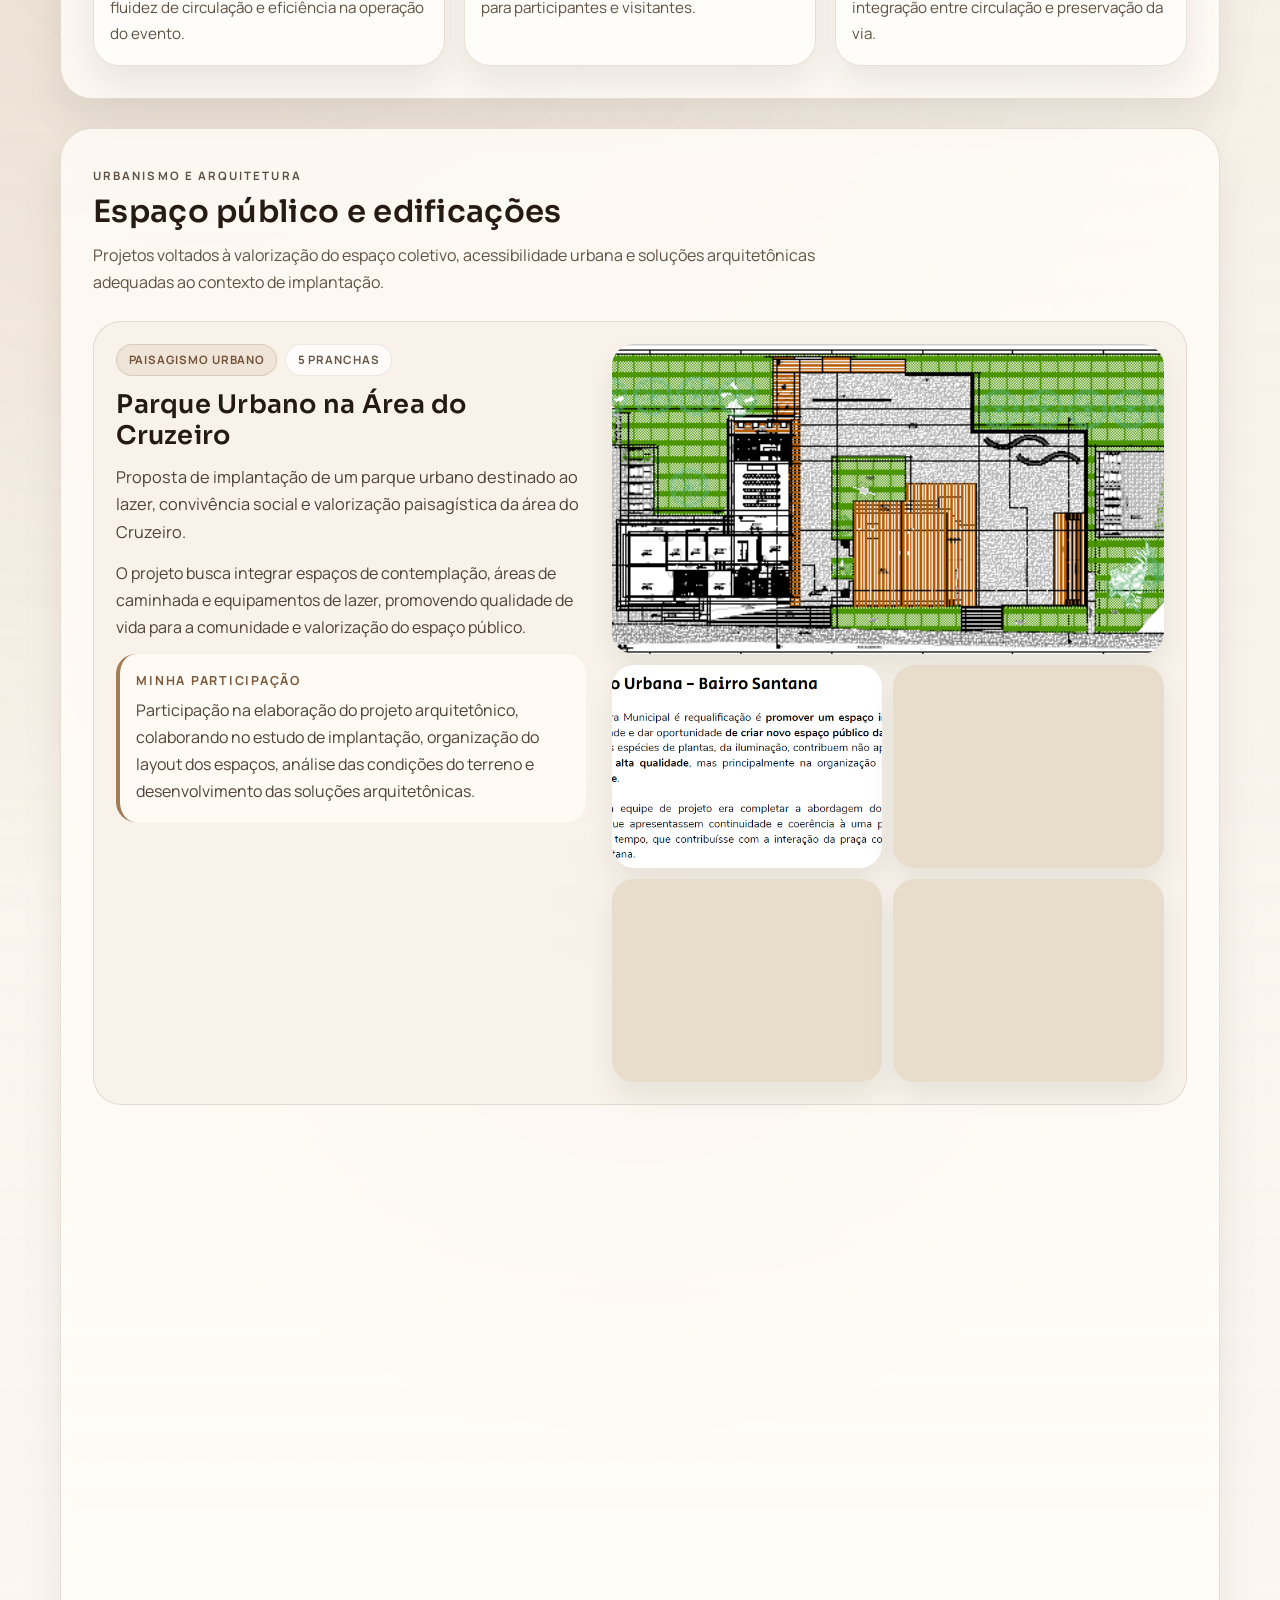
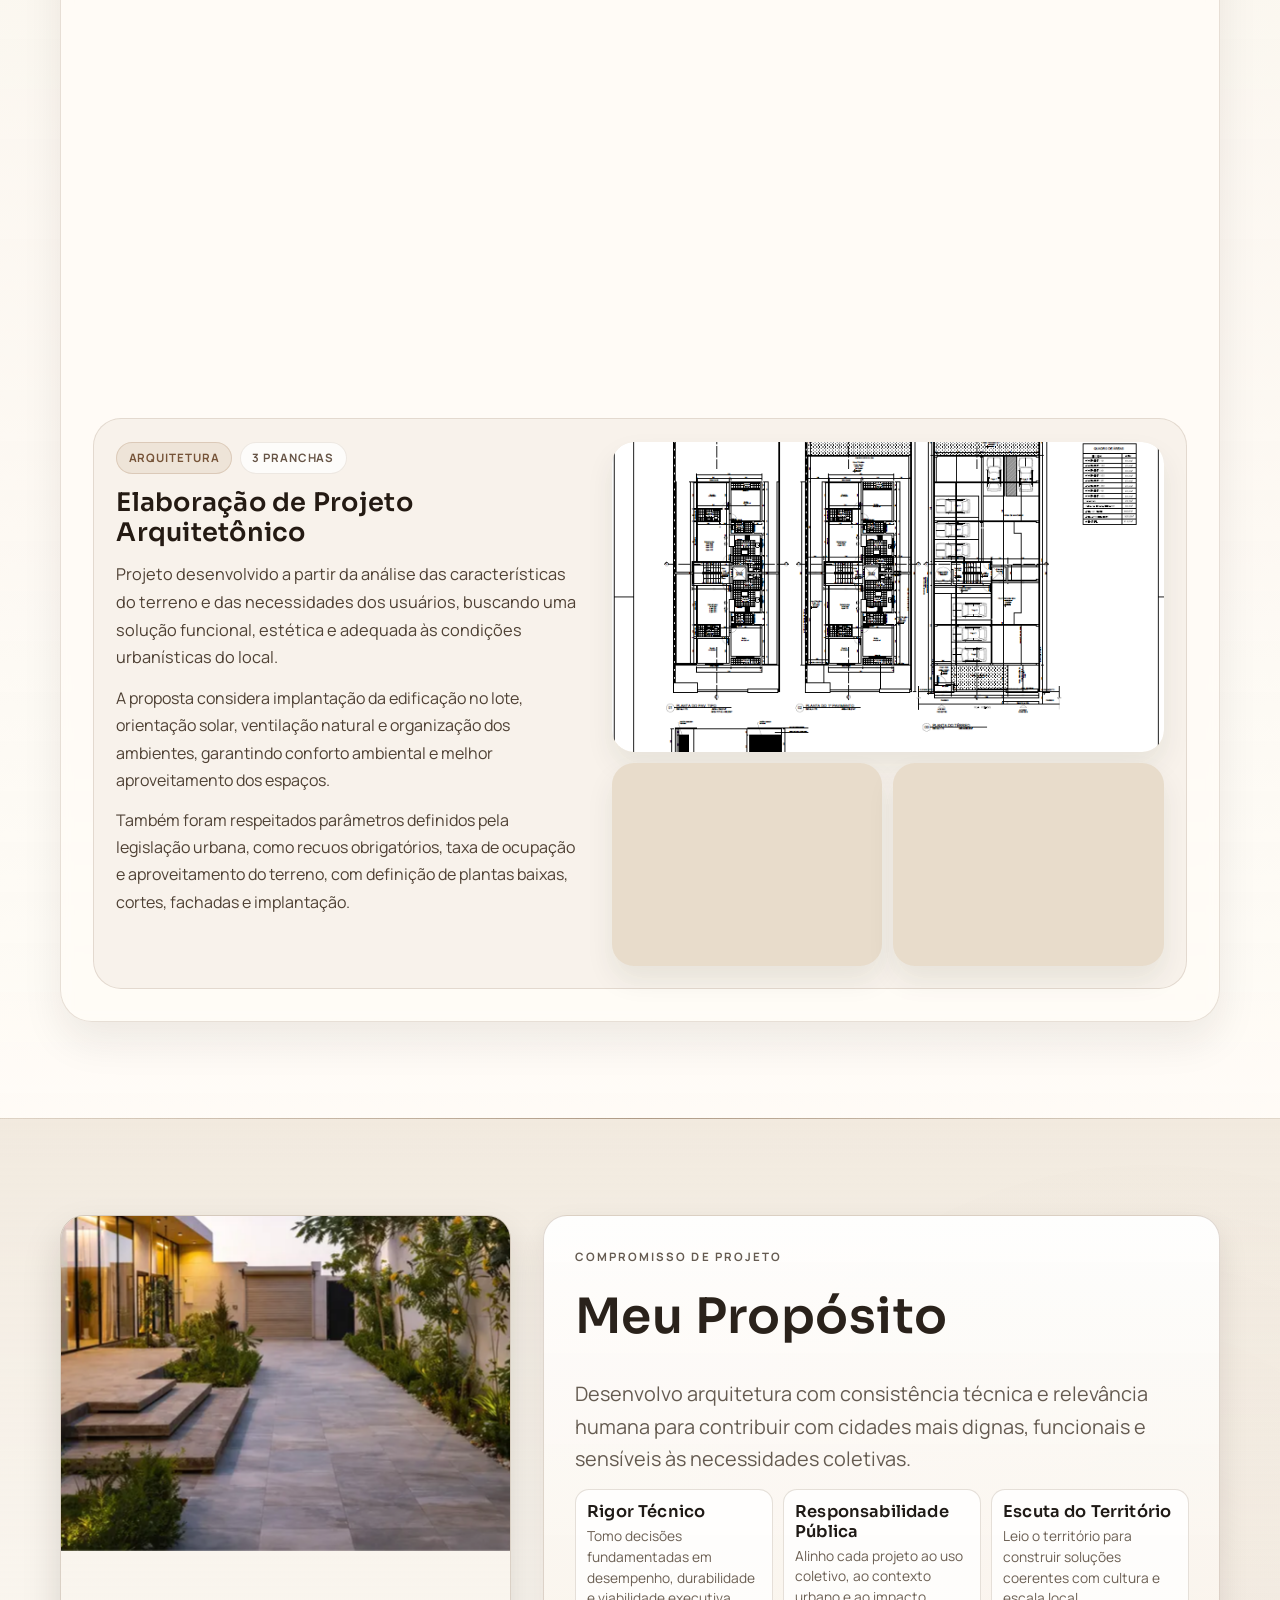
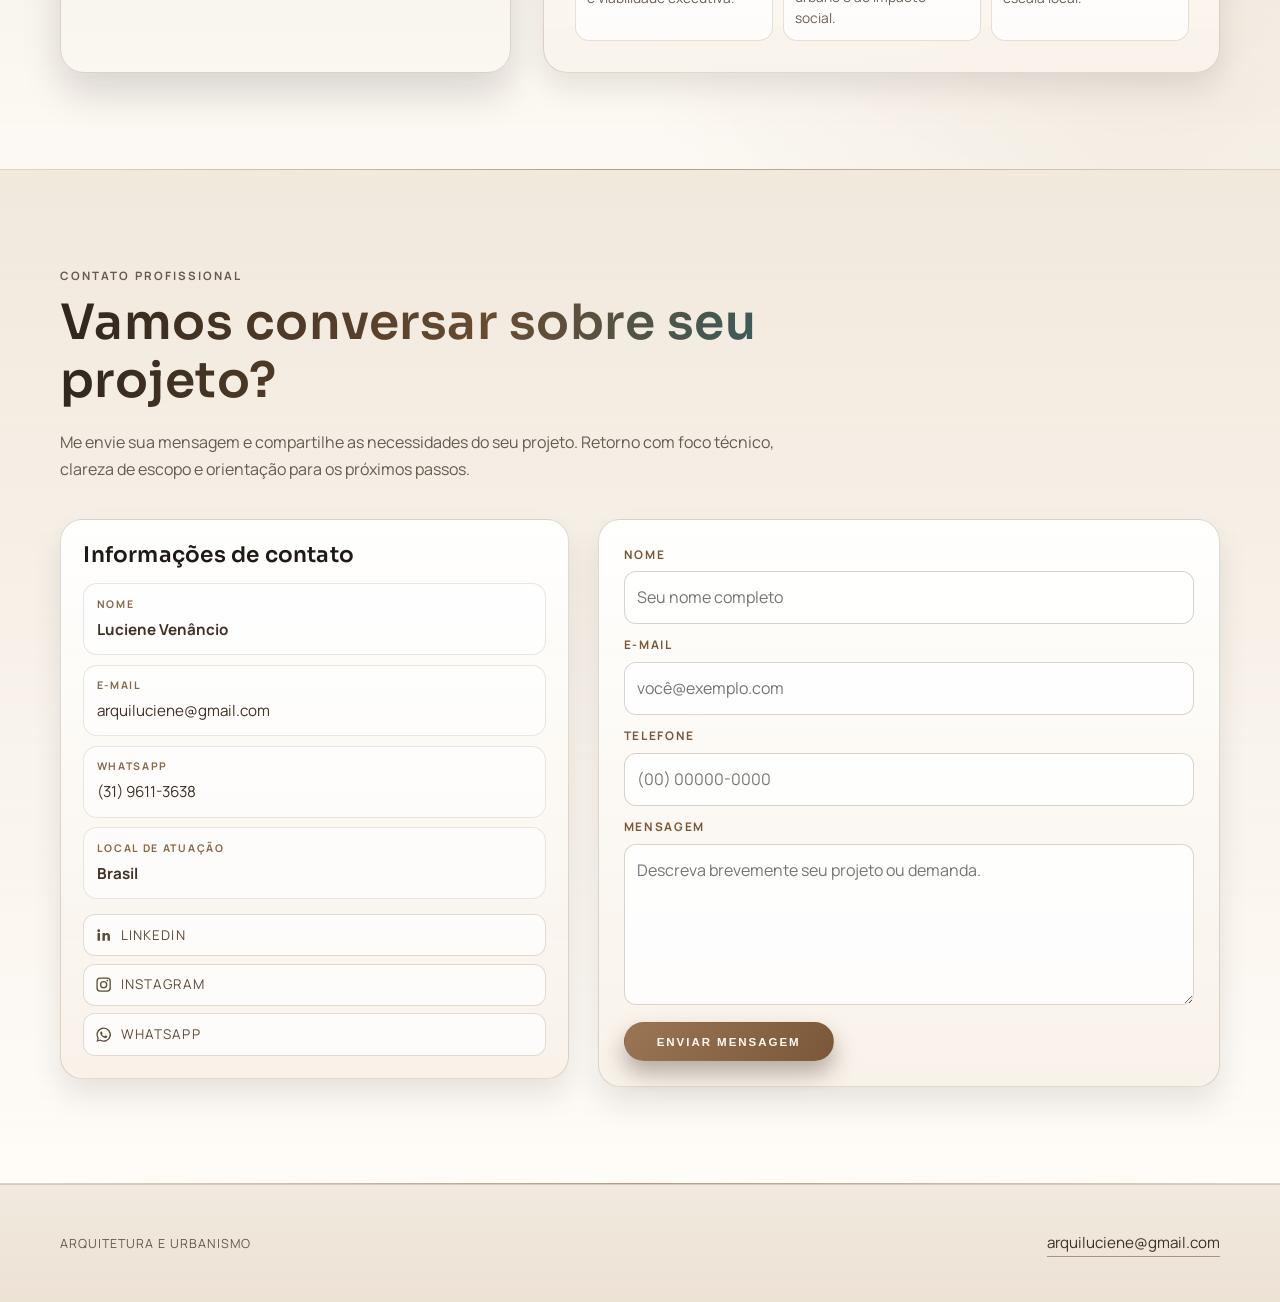
==== commit 09f305dd: "Alteração ao site" ====
--- a/index.html
+++ b/index.html
@@ -3,34 +3,42 @@
 <head>
     <meta charset="UTF-8">
     <meta name="viewport" content="width=device-width, initial-scale=1.0">
-    <title>Luciene Venancio | Arquiteta e Urbanista</title>
-    <meta name="description" content="Projetos arquitetônicos, regularização de imóveis e soluções inteligentes para construir ou transformar seu espaço com foco técnico e funcionalidade.">
-    <meta name="keywords" content="Luciene Venancio, arquiteta, urbanista, projetos arquitetônicos, regularização de imóveis, legalização de imóveis, consultoria técnica">
-    <meta name="author" content="Luciene Venancio">
+    <title>Luciene Venâncio | Arquitetura e Urbanismo</title>
+    <meta name="description" content="Portfólio profissional da arquiteta Luciene Venâncio com projetos de arquitetura, urbanismo e planejamento urbano.">
+    <meta name="keywords" content="arquitetura, arquiteta, urbanismo, projetos arquitetônicos, Luciene Venâncio, arquitetura Mariana MG">
+    <meta name="author" content="Luciene Venâncio">
     <meta name="robots" content="index, follow">
+    <link rel="canonical" href="https://lucienevenancio.github.io">
+    <link rel="icon" type="image/png" href="./assets/favicon.png">
+    <link rel="apple-touch-icon" href="./assets/favicon.png">
+
+    <meta property="og:locale" content="pt_BR">
+    <meta property="og:title" content="Luciene Venâncio | Arquitetura e Urbanismo">
+    <meta property="og:description" content="Portfólio profissional com projetos de arquitetura e urbanismo.">
+    <meta property="og:image" content="https://lucienevenancio.github.io/assets/favicon.png">
     <meta property="og:type" content="website">
-    <meta property="og:locale" content="pt_BR">
-    <meta property="og:title" content="Luciene Venancio | Arquiteta e Urbanista">
-    <meta property="og:description" content="Projetos arquitetônicos, regularização de imóveis e soluções inteligentes para construir ou transformar seu espaço.">
-    <meta property="og:image" content="assets/optimized/luciene-perfil-03-1066.webp">
-    <meta name="twitter:card" content="summary_large_image">
-    <meta name="twitter:title" content="Luciene Venancio | Arquiteta e Urbanista">
-    <meta name="twitter:description" content="Projetos arquitetônicos, regularização de imóveis e soluções inteligentes para construir ou transformar seu espaço.">
-    <meta name="twitter:image" content="assets/optimized/luciene-perfil-03-1066.webp">
+    <meta property="og:url" content="https://lucienevenancio.github.io">
+    <meta property="og:site_name" content="Luciene Venâncio">
+    <meta name="twitter:card" content="summary">
+    <meta name="twitter:title" content="Luciene Venâncio | Arquitetura e Urbanismo">
+    <meta name="twitter:description" content="Portfólio profissional com projetos de arquitetura e urbanismo.">
+    <meta name="twitter:image" content="https://lucienevenancio.github.io/assets/favicon.png">
 
     <link rel="preconnect" href="https://fonts.googleapis.com">
     <link rel="preconnect" href="https://fonts.gstatic.com" crossorigin>
     <link href="https://fonts.googleapis.com/css2?family=Manrope:wght@400;500;600;700&family=Sora:wght@500;600;700&display=swap" rel="stylesheet">
 
-    <link rel="stylesheet" href="css/style.css">
-    <script src="js/main.js" defer></script>
+    <link rel="stylesheet" href="./css/style.css">
+    <script src="./js/main.js" defer></script>
     <script type="application/ld+json">
         {
             "@context": "https://schema.org",
             "@type": "Person",
-            "name": "Luciene Venancio",
+            "name": "Luciene Venâncio",
             "jobTitle": "Arquiteta e Urbanista",
-            "description": "Arquiteta e urbanista especializada em projetos arquitetônicos e regularização de imóveis, transformando ideias em espaços funcionais e legalizados.",
+            "description": "Portfólio profissional da arquiteta Luciene Venâncio com projetos de arquitetura, urbanismo e planejamento urbano.",
+            "url": "https://lucienevenancio.github.io",
+            "image": "https://lucienevenancio.github.io/assets/favicon.png",
             "email": "mailto:arquiluciene@gmail.com",
             "telephone": "+55 31 9611-3638",
             "sameAs": [
@@ -44,7 +52,7 @@
 <body>
     <header class="site-header" id="topo">
         <nav class="container nav" aria-label="Navegação principal">
-            <a class="brand" href="#topo">Luciene Venancio</a>
+            <a class="brand" href="#topo">Luciene Venâncio</a>
             <ul class="nav-links">
                 <li><a href="#sobre">Sobre</a></li>
                 <li><a href="#atuacao">Áreas</a></li>
@@ -72,7 +80,7 @@
             <div class="container hero-layout">
                 <div class="hero-content" data-reveal>
                     <p class="eyebrow">Arquiteta e Urbanista</p>
-                    <h1>Luciene Venancio</h1>
+                    <h1>Luciene Venâncio</h1>
                     <p class="hero-text">
                         Projetos arquitetônicos, regularização de imóveis e soluções inteligentes para construir ou transformar seu espaço.
                         Sou arquiteta e urbanista especializada em projetos arquitetônicos e regularização de imóveis, transformando ideias em espaços funcionais e legalizados.
@@ -93,8 +101,8 @@
                     </ul>
                 </div>
                 <figure class="hero-portrait" data-reveal>
-                    <img src="assets/optimized/luciene-perfil-03-1066.webp" alt="Foto profissional de Luciene Venancio" data-parallax="0.12">
-                    <figcaption>Sou Luciene Venancio, arquiteta e urbanista</figcaption>
+                    <img src="assets/optimized/luciene-perfil-03-1066.webp" alt="Foto profissional de Luciene Venâncio" data-parallax="0.12">
+                    <figcaption>Sou Luciene Venâncio, arquiteta e urbanista</figcaption>
                 </figure>
             </div>
         </section>
@@ -114,7 +122,7 @@
                     </p>
                 </article>
                 <figure class="about-visual" data-reveal>
-                    <img class="about-portrait-image" src="assets/profile/luciene-perfil-02.jpeg" alt="Luciene Venancio em retrato profissional" loading="lazy" decoding="async" data-parallax="0.1">
+                    <img class="about-portrait-image" src="assets/profile/luciene-perfil-02.jpeg" alt="Luciene Venâncio em retrato profissional" loading="lazy" decoding="async" data-parallax="0.1">
                     <figcaption>Atuo com foco técnico, escuta do território e compromisso público.</figcaption>
                 </figure>
             </div>
@@ -192,7 +200,7 @@
 
                 <div class="experiencia-layout">
                     <aside class="experiencia-profile" data-reveal>
-                        <img class="experiencia-portrait-image" src="assets/profile/luciene-perfil-01.jpeg" alt="Luciene Venancio em contexto profissional" loading="lazy" decoding="async" data-parallax="0.06">
+                        <img class="experiencia-portrait-image" src="assets/profile/luciene-perfil-01.jpeg" alt="Luciene Venâncio em contexto profissional" loading="lazy" decoding="async" data-parallax="0.06">
                         <div class="experiencia-profile-content">
                             <p class="profile-label">Mais de 30 anos de prática</p>
                             <h3>Minha visão técnica integrada</h3>
@@ -513,7 +521,7 @@
                         <ul class="contact-details">
                             <li>
                                 <span class="contact-label">Nome</span>
-                                <strong>Luciene Venancio</strong>
+                                <strong>Luciene Venâncio</strong>
                             </li>
                             <li>
                                 <span class="contact-label">E-mail</span>
@@ -552,7 +560,7 @@
                         method="POST"
                         accept-charset="UTF-8"
                     >
-                        <input type="hidden" name="_subject" value="Novo contato pelo site - Luciene Venancio">
+                        <input type="hidden" name="_subject" value="Novo contato pelo site - Luciene Venâncio">
                         <div class="form-row">
                             <label for="nome">Nome</label>
                             <input id="nome" name="nome" type="text" placeholder="Seu nome completo" required>
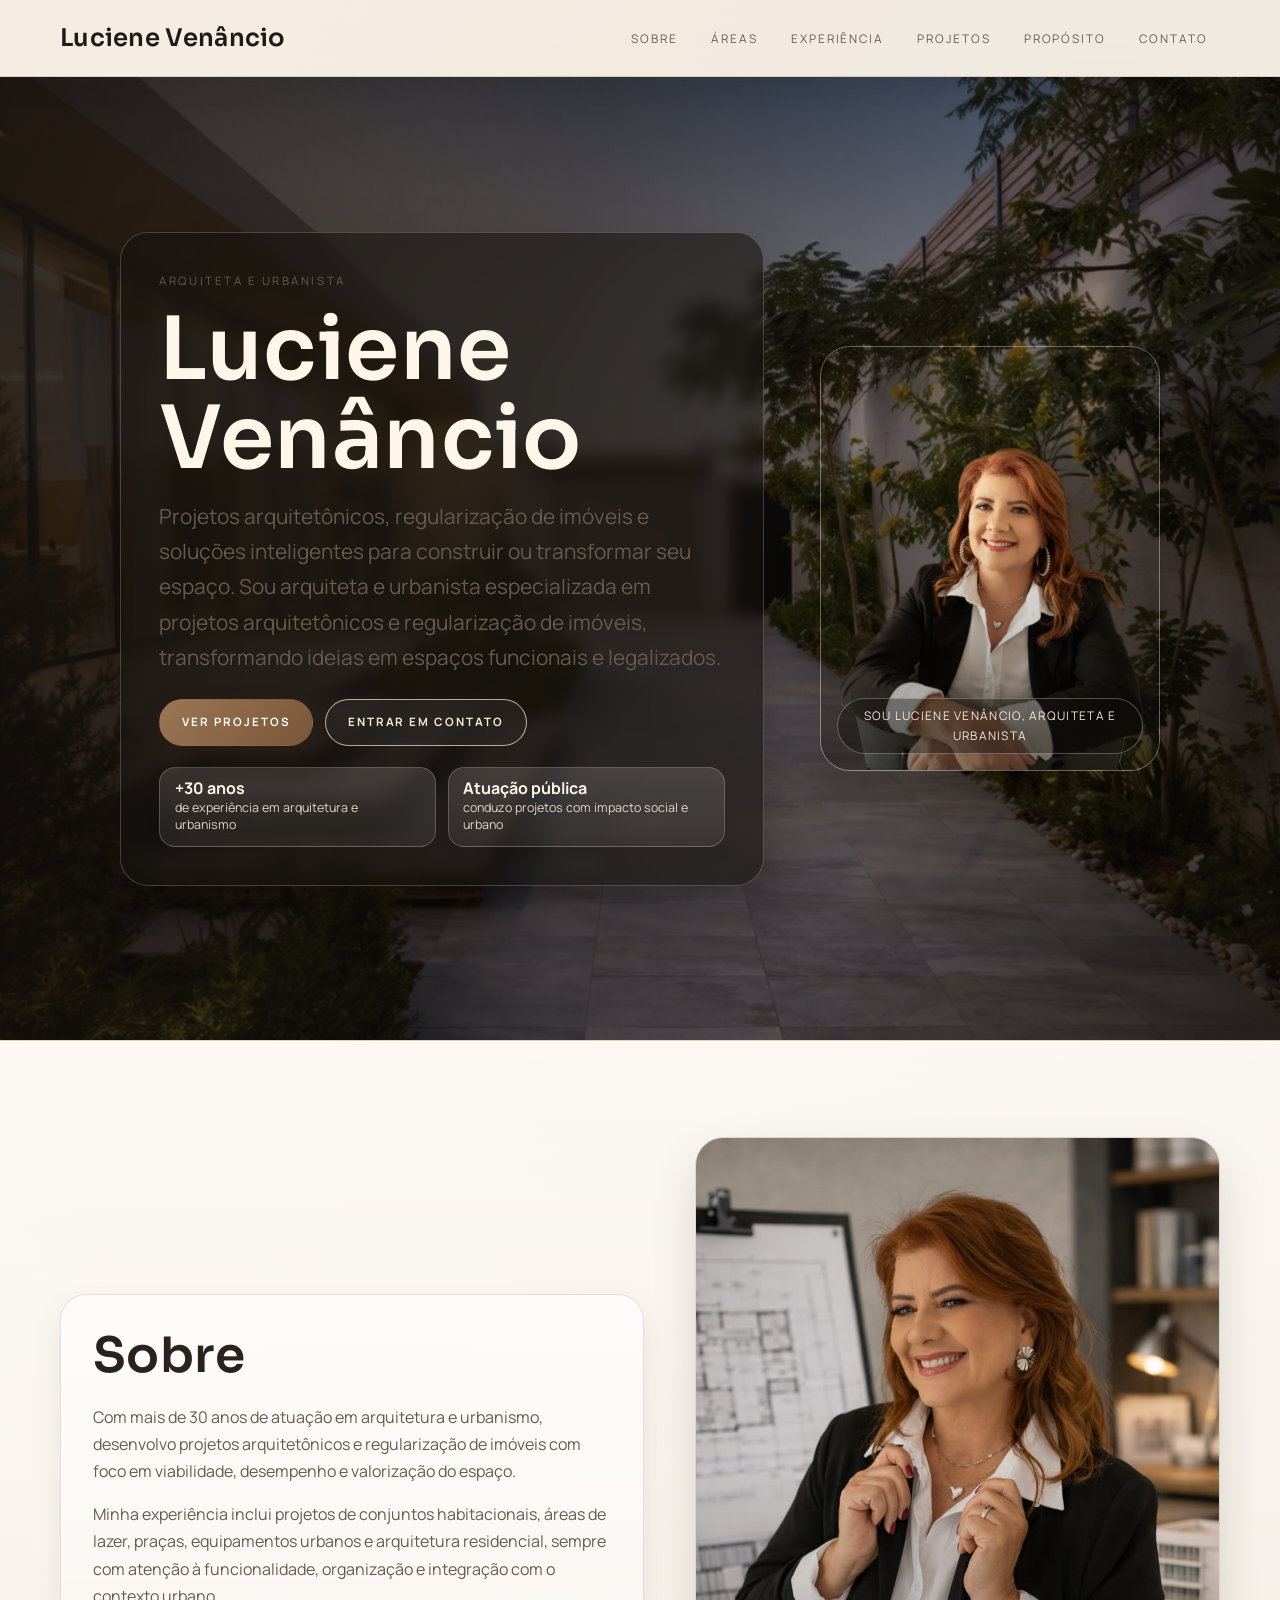
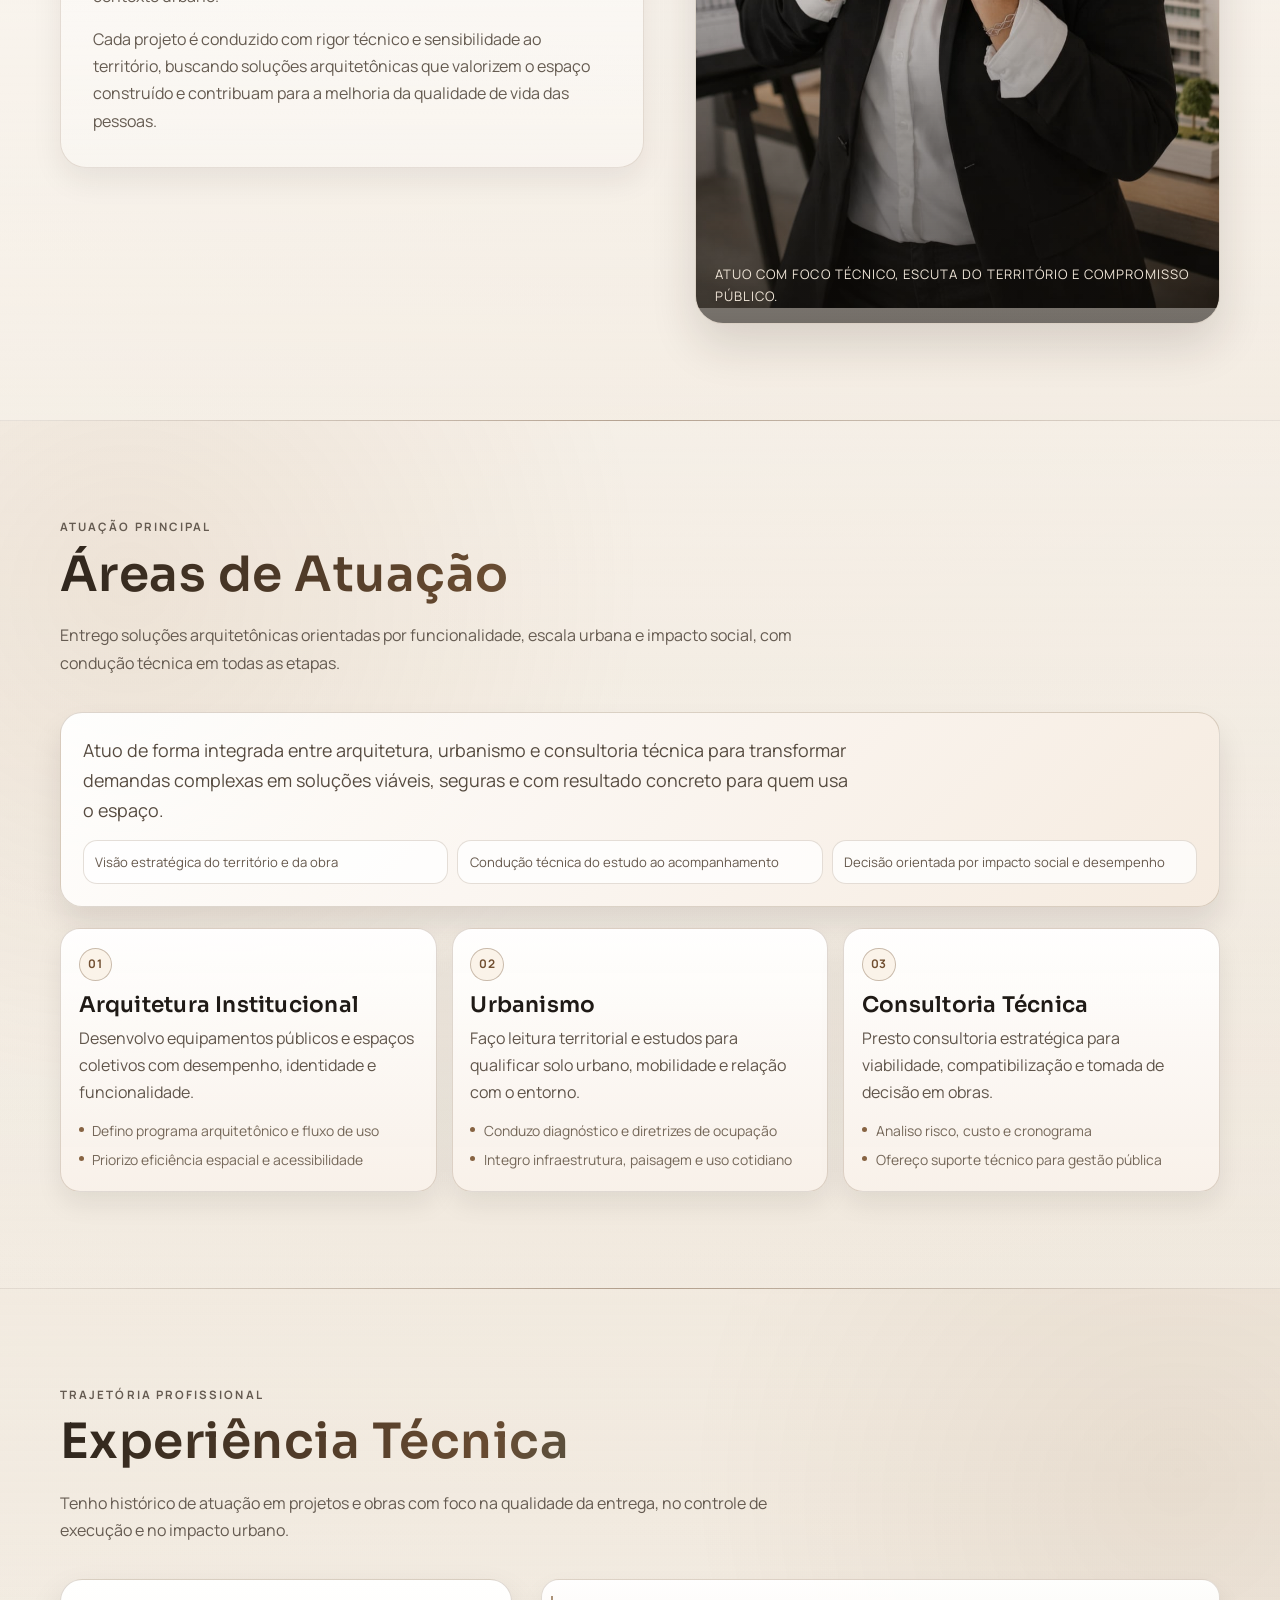
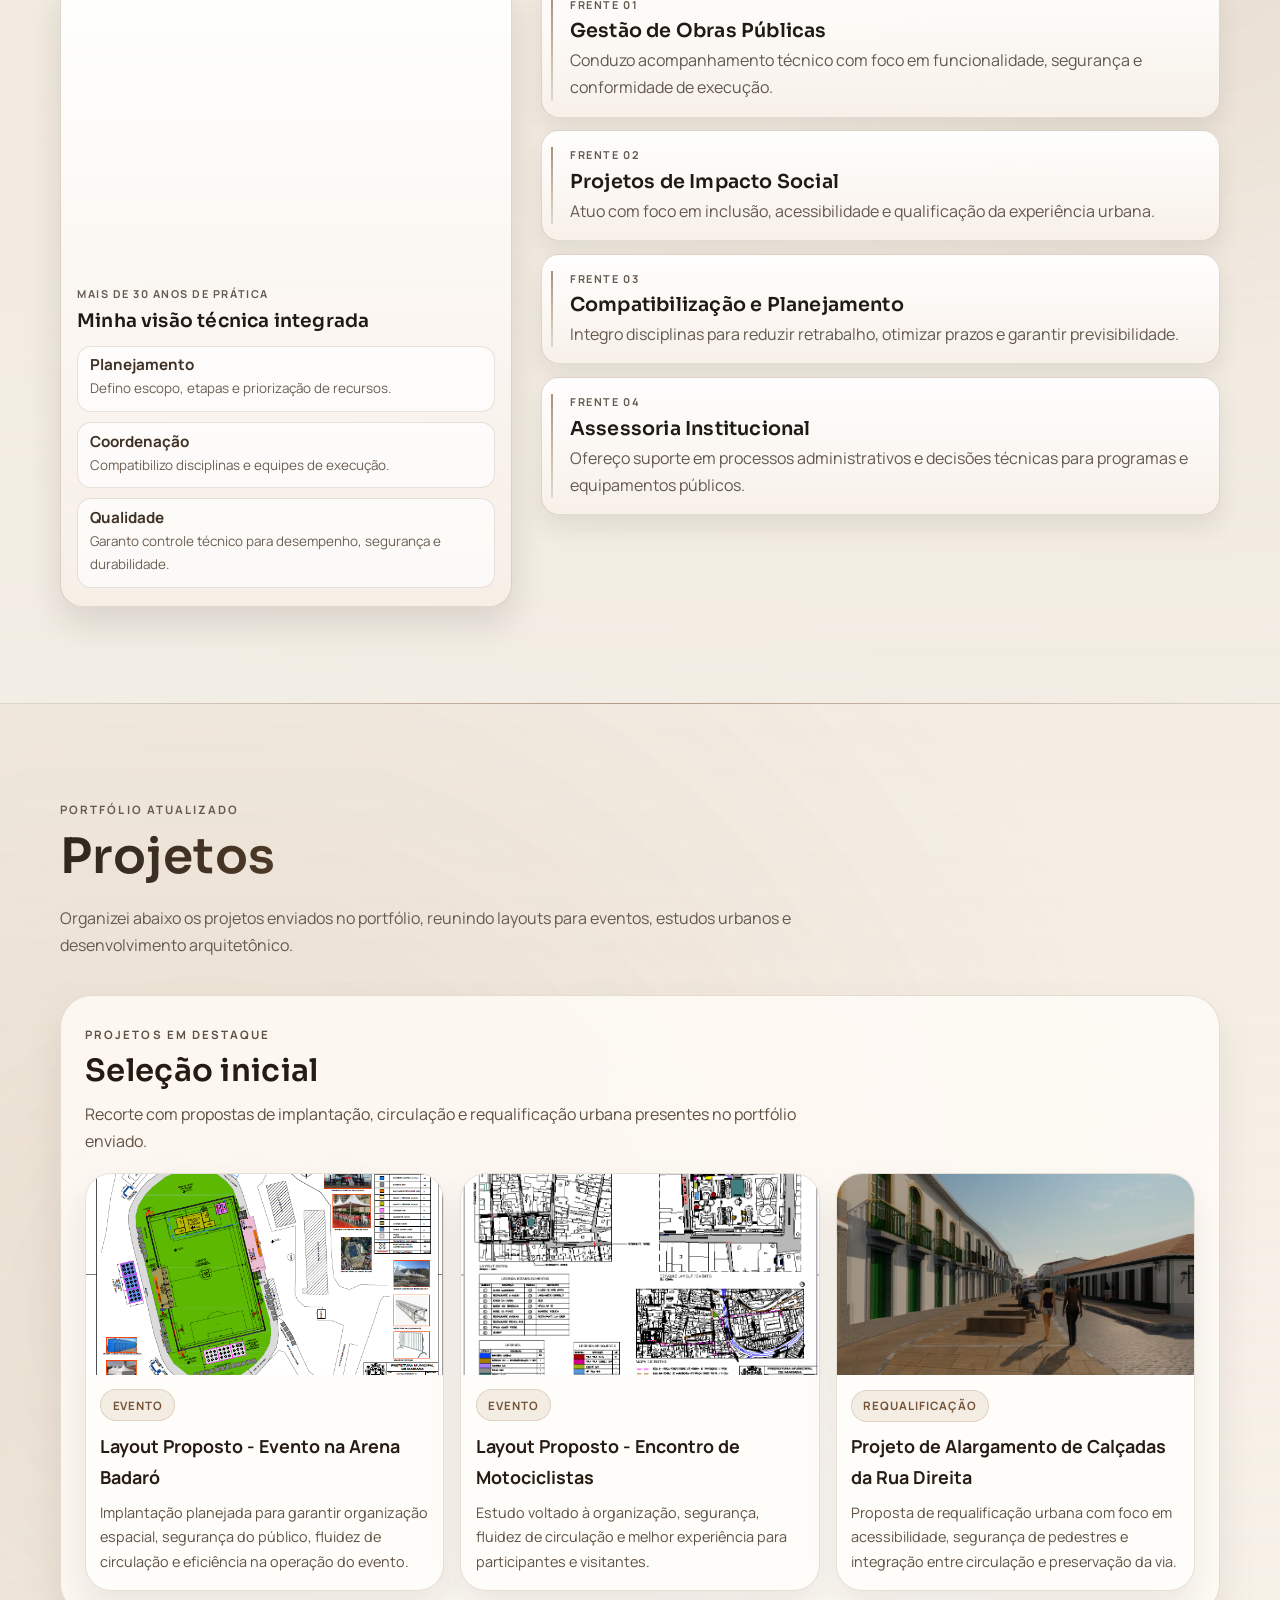
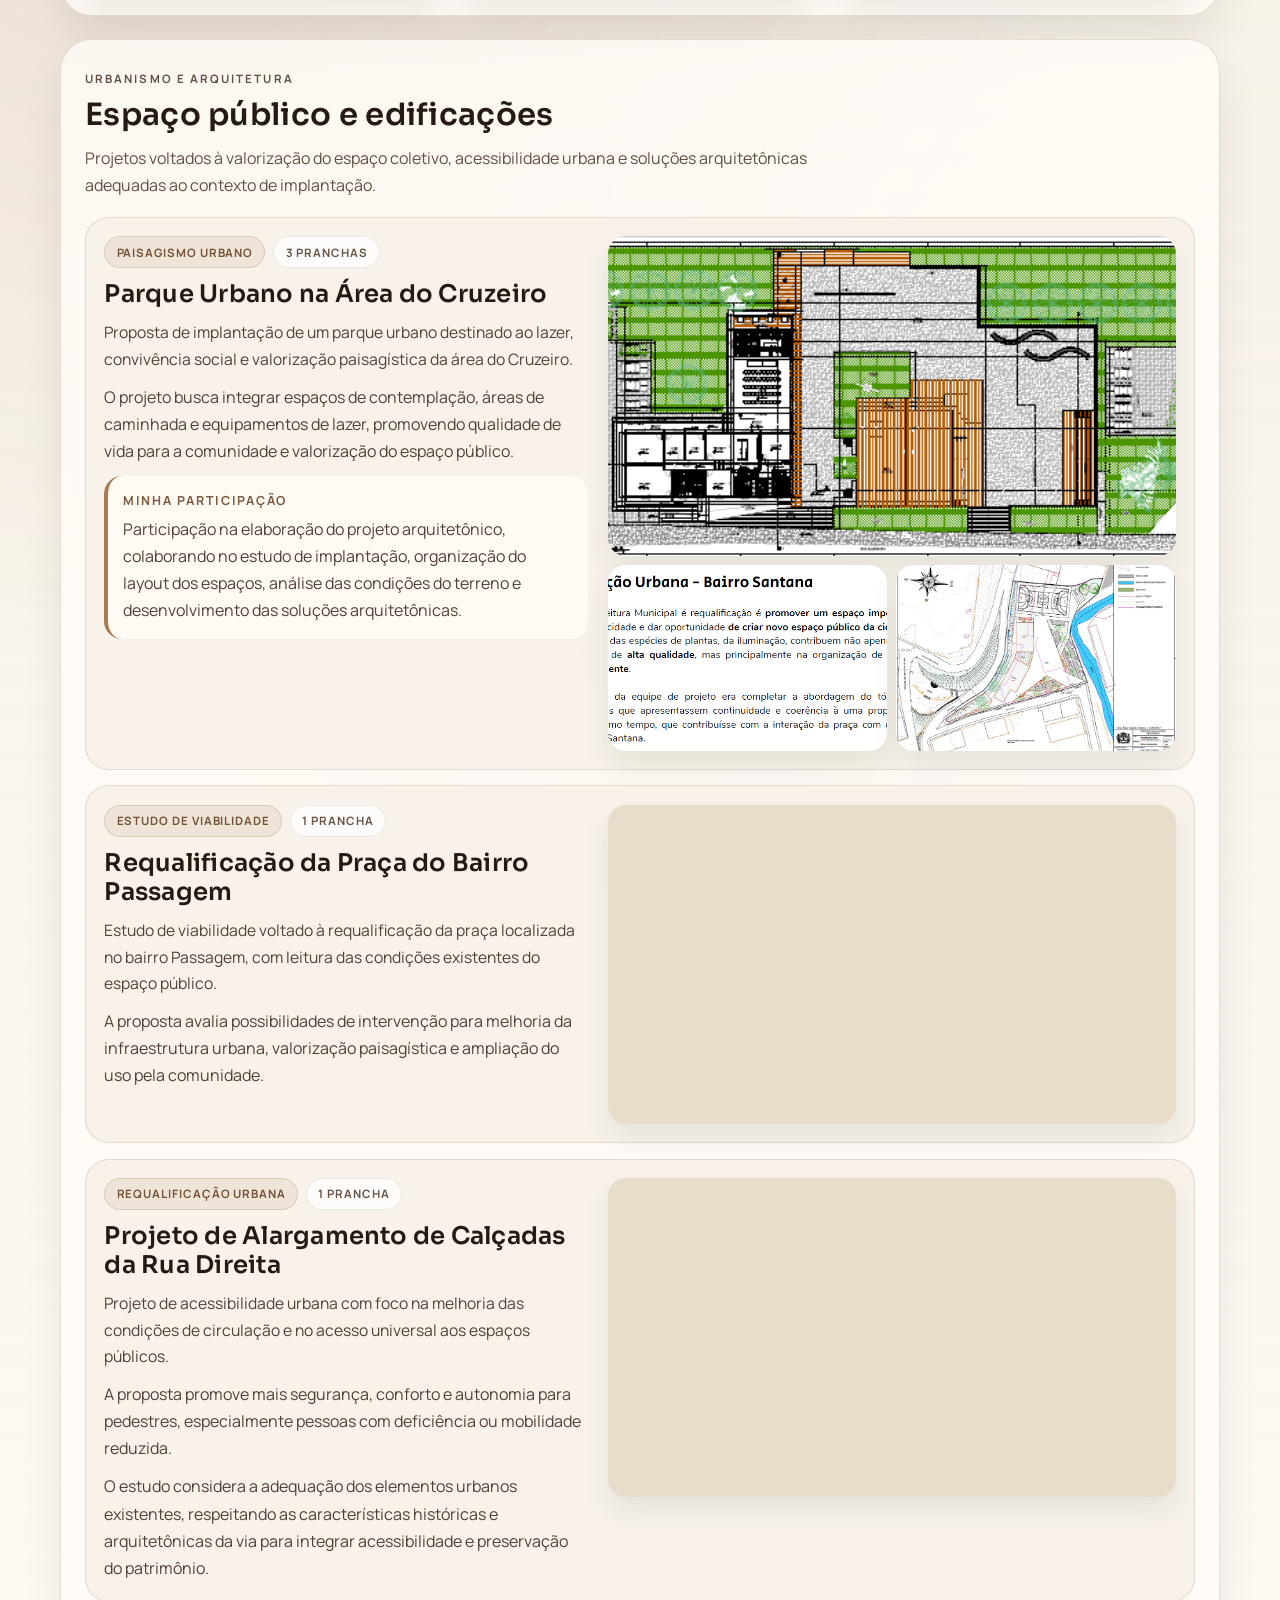
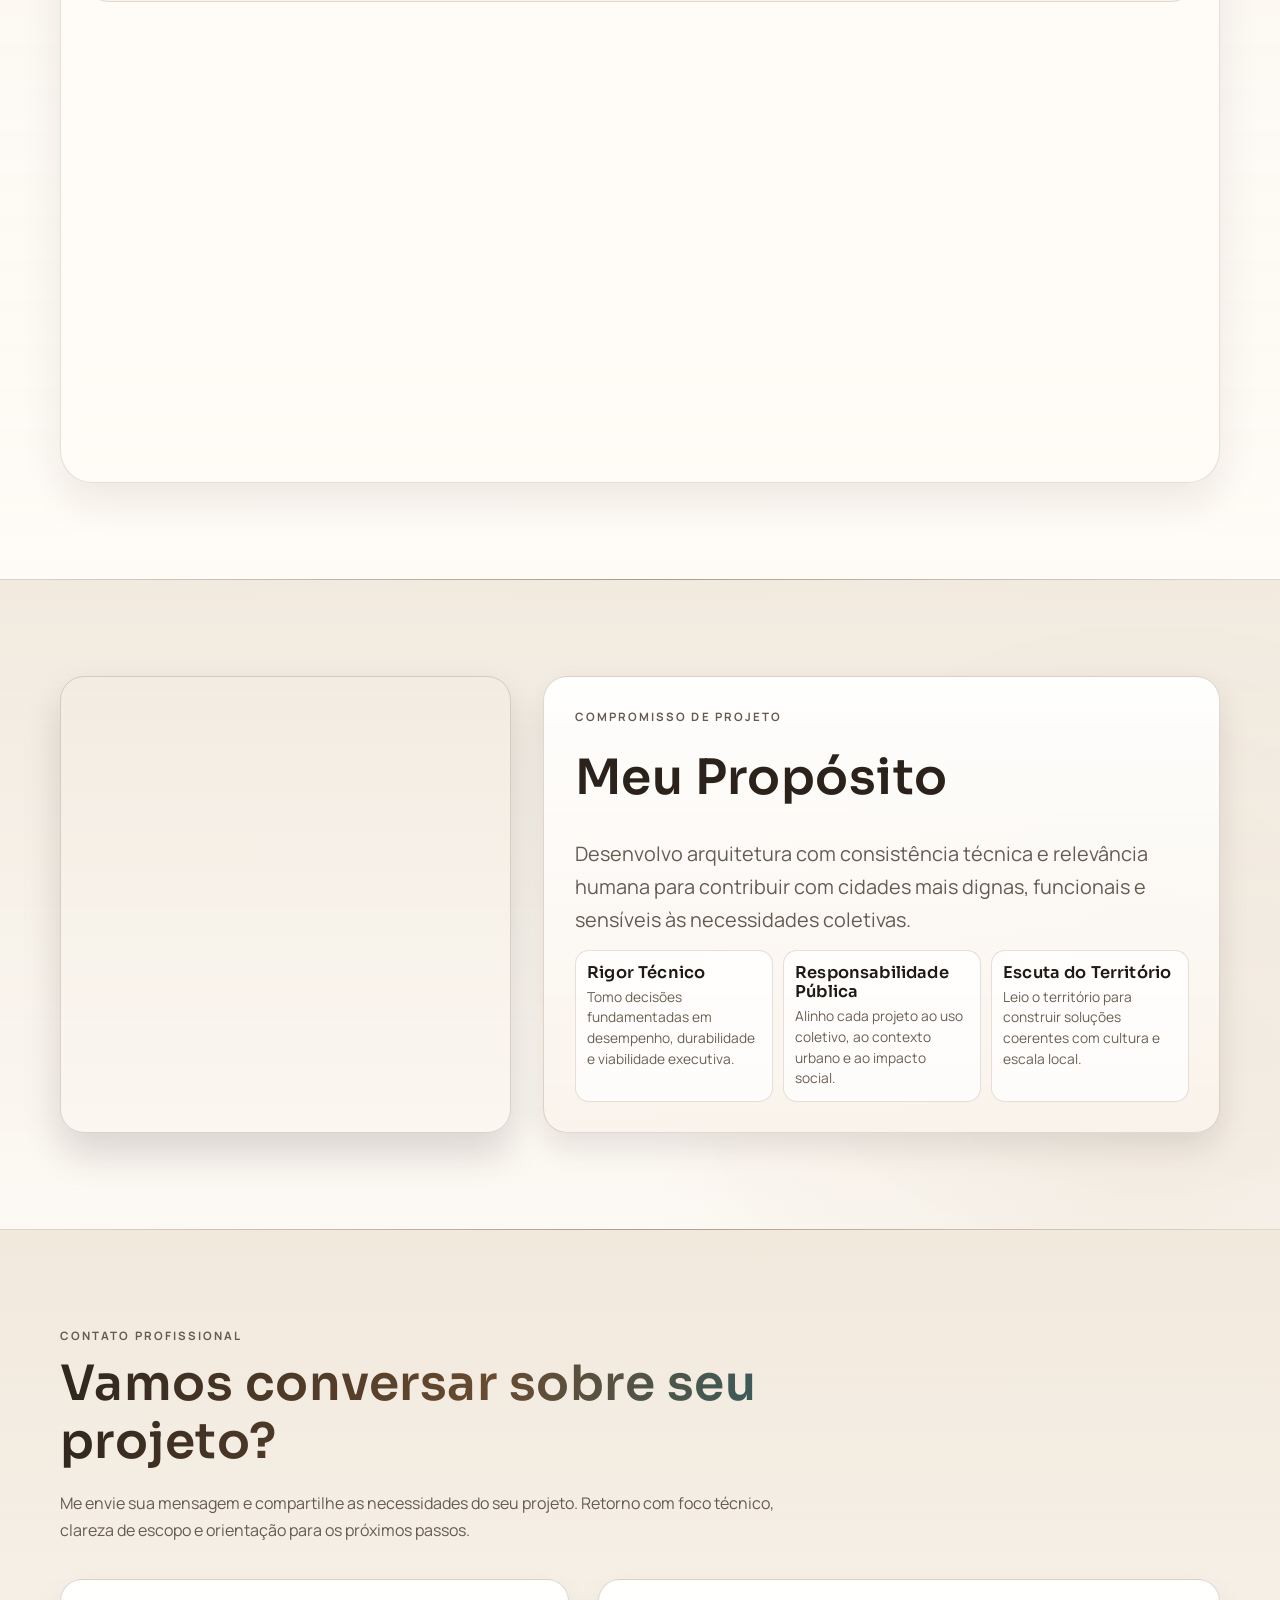
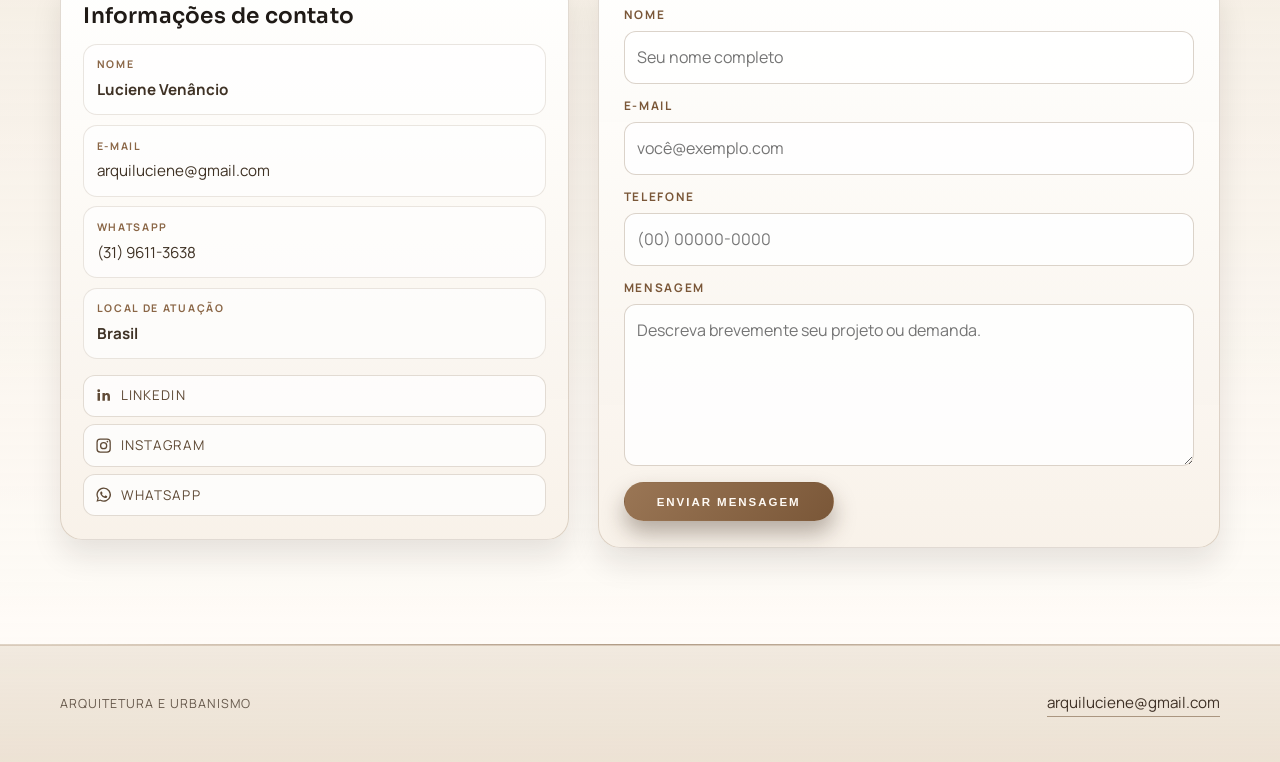
==== commit 7062269b: "Diminuindo seção projetos" ====
--- a/index.html
+++ b/index.html
@@ -329,7 +329,7 @@
                                 <div class="project-entry-copy">
                                     <div class="project-entry-meta">
                                         <span class="project-entry-tag">Paisagismo Urbano</span>
-                                        <span class="project-entry-count">5 pranchas</span>
+                                        <span class="project-entry-count">3 pranchas</span>
                                     </div>
                                     <h3>Parque Urbano na Área do Cruzeiro</h3>
                                     <p class="project-entry-lead">
@@ -350,7 +350,7 @@
                                         </p>
                                     </div>
                                 </div>
-                                <div class="project-gallery project-gallery-five">
+                                <div class="project-gallery project-gallery-three">
                                     <figure class="project-gallery-item">
                                         <img src="assets/projetos/docx-import/image4.png" alt="Prancha principal do parque urbano na área do Cruzeiro" loading="lazy" decoding="async">
                                     </figure>
@@ -359,12 +359,6 @@
                                     </figure>
                                     <figure class="project-gallery-item">
                                         <img src="assets/projetos/docx-import/image6.png" alt="Vista da proposta paisagística do parque urbano na área do Cruzeiro" loading="lazy" decoding="async">
-                                    </figure>
-                                    <figure class="project-gallery-item">
-                                        <img src="assets/projetos/docx-import/image7.png" alt="Prancha de detalhamento do parque urbano na área do Cruzeiro" loading="lazy" decoding="async">
-                                    </figure>
-                                    <figure class="project-gallery-item">
-                                        <img src="assets/projetos/docx-import/image8.png" alt="Imagem complementar da proposta de parque urbano na área do Cruzeiro" loading="lazy" decoding="async">
                                     </figure>
                                 </div>
                             </article>
@@ -396,7 +390,7 @@
                                 <div class="project-entry-copy">
                                     <div class="project-entry-meta">
                                         <span class="project-entry-tag">Requalificação Urbana</span>
-                                        <span class="project-entry-count">2 pranchas</span>
+                                        <span class="project-entry-count">1 prancha</span>
                                     </div>
                                     <h3>Projeto de Alargamento de Calçadas da Rua Direita</h3>
                                     <p class="project-entry-lead">
@@ -413,12 +407,9 @@
                                         acessibilidade e preservação do patrimônio.
                                     </p>
                                 </div>
-                                <div class="project-gallery project-gallery-two">
+                                <div class="project-gallery project-gallery-single">
                                     <figure class="project-gallery-item">
                                         <img src="assets/projetos/docx-import/image10.png" alt="Prancha do projeto de alargamento de calçadas da Rua Direita" loading="lazy" decoding="async">
-                                    </figure>
-                                    <figure class="project-gallery-item">
-                                        <img src="assets/projetos/docx-import/image11.png" alt="Imagem complementar do projeto de acessibilidade para a Rua Direita" loading="lazy" decoding="async">
                                     </figure>
                                 </div>
                             </article>
@@ -427,7 +418,7 @@
                                 <div class="project-entry-copy">
                                     <div class="project-entry-meta">
                                         <span class="project-entry-tag">Arquitetura</span>
-                                        <span class="project-entry-count">3 pranchas</span>
+                                        <span class="project-entry-count">2 pranchas</span>
                                     </div>
                                     <h3>Elaboração de Projeto Arquitetônico</h3>
                                     <p class="project-entry-lead">
@@ -446,15 +437,12 @@
                                         definição de plantas baixas, cortes, fachadas e implantação.
                                     </p>
                                 </div>
-                                <div class="project-gallery project-gallery-three">
+                                <div class="project-gallery project-gallery-two">
                                     <figure class="project-gallery-item">
                                         <img src="assets/projetos/docx-import/image12.png" alt="Prancha principal do projeto arquitetônico" loading="lazy" decoding="async">
                                     </figure>
                                     <figure class="project-gallery-item">
                                         <img src="assets/projetos/docx-import/image13.png" alt="Prancha complementar do projeto arquitetônico" loading="lazy" decoding="async">
-                                    </figure>
-                                    <figure class="project-gallery-item">
-                                        <img src="assets/projetos/docx-import/image14.png" alt="Imagem complementar da elaboração do projeto arquitetônico" loading="lazy" decoding="async">
                                     </figure>
                                 </div>
                             </article>
--- a/css/style.css
+++ b/css/style.css
@@ -2328,11 +2328,11 @@
 
 .projects-stack {
     display: grid;
-    gap: clamp(1.2rem, 3vw, 1.8rem);
+    gap: clamp(1rem, 2.4vw, 1.4rem);
 }
 
 .projects-group {
-    padding: clamp(1.2rem, 3vw, 2rem);
+    padding: clamp(1rem, 2.4vw, 1.5rem);
     border-radius: 32px;
     border: 1px solid rgba(121, 90, 61, 0.18);
     background: rgba(255, 252, 247, 0.82);
@@ -2342,7 +2342,7 @@
 
 .projects-group-header {
     max-width: 760px;
-    margin-bottom: 1.5rem;
+    margin-bottom: 1.1rem;
 }
 
 .projects-group-kicker {
@@ -2368,7 +2368,7 @@
 .projects-event-grid {
     display: grid;
     grid-template-columns: repeat(3, minmax(0, 1fr));
-    gap: clamp(0.9rem, 2vw, 1.2rem);
+    gap: clamp(0.75rem, 1.8vw, 1rem);
 }
 
 .project-mini {
@@ -2381,7 +2381,7 @@
 
 .project-mini-media {
     margin: 0;
-    aspect-ratio: 16 / 10;
+    aspect-ratio: 16 / 9;
     overflow: hidden;
     background: #ebdfd0;
 }
@@ -2400,7 +2400,7 @@
 }
 
 .project-mini-body {
-    padding: 1rem 1rem 1.15rem;
+    padding: 0.9rem 0.9rem 1rem;
 }
 
 .project-mini-tag,
@@ -2426,35 +2426,35 @@
 }
 
 .project-mini h4 {
-    margin: 0.7rem 0 0.72rem;
-    font-size: 1.2rem;
+    margin: 0.6rem 0 0.55rem;
+    font-size: 1.12rem;
     color: #261c14;
 }
 
 .project-mini p {
     color: #5f5143;
-    font-size: 0.95rem;
+    font-size: 0.9rem;
 }
 
 .projects-detailed {
     display: grid;
-    gap: 1.15rem;
+    gap: 0.95rem;
 }
 
 .project-entry {
     display: grid;
     grid-template-columns: minmax(0, 0.92fr) minmax(0, 1.08fr);
-    gap: clamp(1rem, 3vw, 1.6rem);
+    gap: clamp(0.85rem, 2.6vw, 1.25rem);
     align-items: start;
-    padding: clamp(1rem, 2vw, 1.4rem);
-    border-radius: 28px;
+    padding: clamp(0.9rem, 1.8vw, 1.15rem);
+    border-radius: 24px;
     border: 1px solid rgba(121, 90, 61, 0.16);
     background: rgba(247, 241, 232, 0.82);
 }
 
 .project-entry-copy {
     display: grid;
-    gap: 0.82rem;
+    gap: 0.68rem;
 }
 
 .project-entry-meta {
@@ -2470,7 +2470,7 @@
 }
 
 .project-entry h3 {
-    font-size: clamp(1.4rem, 2vw, 1.85rem);
+    font-size: clamp(1.28rem, 1.9vw, 1.68rem);
     color: #241a13;
 }
 
@@ -2479,13 +2479,13 @@
 }
 
 .project-entry-lead {
-    font-size: 1.02rem;
+    font-size: 0.98rem;
     color: #3a2f26;
 }
 
 .project-note {
-    padding: 1rem 1rem 1.05rem;
-    border-radius: 20px;
+    padding: 0.85rem 0.9rem 0.9rem;
+    border-radius: 18px;
     border-left: 4px solid #a47b53;
     background: rgba(255, 251, 246, 0.92);
 }
@@ -2502,7 +2502,7 @@
 .project-gallery {
     display: grid;
     grid-template-columns: repeat(2, minmax(0, 1fr));
-    gap: 0.7rem;
+    gap: 0.55rem;
 }
 
 .project-gallery-single {
@@ -2512,7 +2512,7 @@
 .project-gallery-item {
     margin: 0;
     overflow: hidden;
-    border-radius: 22px;
+    border-radius: 18px;
     background: #e8dccb;
     box-shadow: 0 14px 28px rgba(31, 23, 16, 0.08);
 }
@@ -2522,21 +2522,19 @@
     height: 100%;
     display: block;
     object-fit: cover;
-    aspect-ratio: 4 / 3;
+    aspect-ratio: 3 / 2;
 }
 
 .project-gallery-single img,
 .project-gallery-two img {
-    aspect-ratio: 16 / 10;
-}
-
-.project-gallery-three .project-gallery-item:first-child,
-.project-gallery-five .project-gallery-item:first-child {
+    aspect-ratio: 16 / 9;
+}
+
+.project-gallery-three .project-gallery-item:first-child {
     grid-column: span 2;
 }
 
-.project-gallery-three .project-gallery-item:first-child img,
-.project-gallery-five .project-gallery-item:first-child img {
+.project-gallery-three .project-gallery-item:first-child img {
     aspect-ratio: 16 / 9;
 }
 
@@ -2552,19 +2550,17 @@
 
 @media (max-width: 760px) {
     .projects-group {
-        padding: 1rem;
+        padding: 0.9rem;
         border-radius: 24px;
     }
 
     .projects-event-grid,
     .project-gallery,
-    .project-gallery-three,
-    .project-gallery-five {
+    .project-gallery-three {
         grid-template-columns: 1fr;
     }
 
-    .project-gallery-three .project-gallery-item:first-child,
-    .project-gallery-five .project-gallery-item:first-child {
+    .project-gallery-three .project-gallery-item:first-child {
         grid-column: auto;
     }
 }
